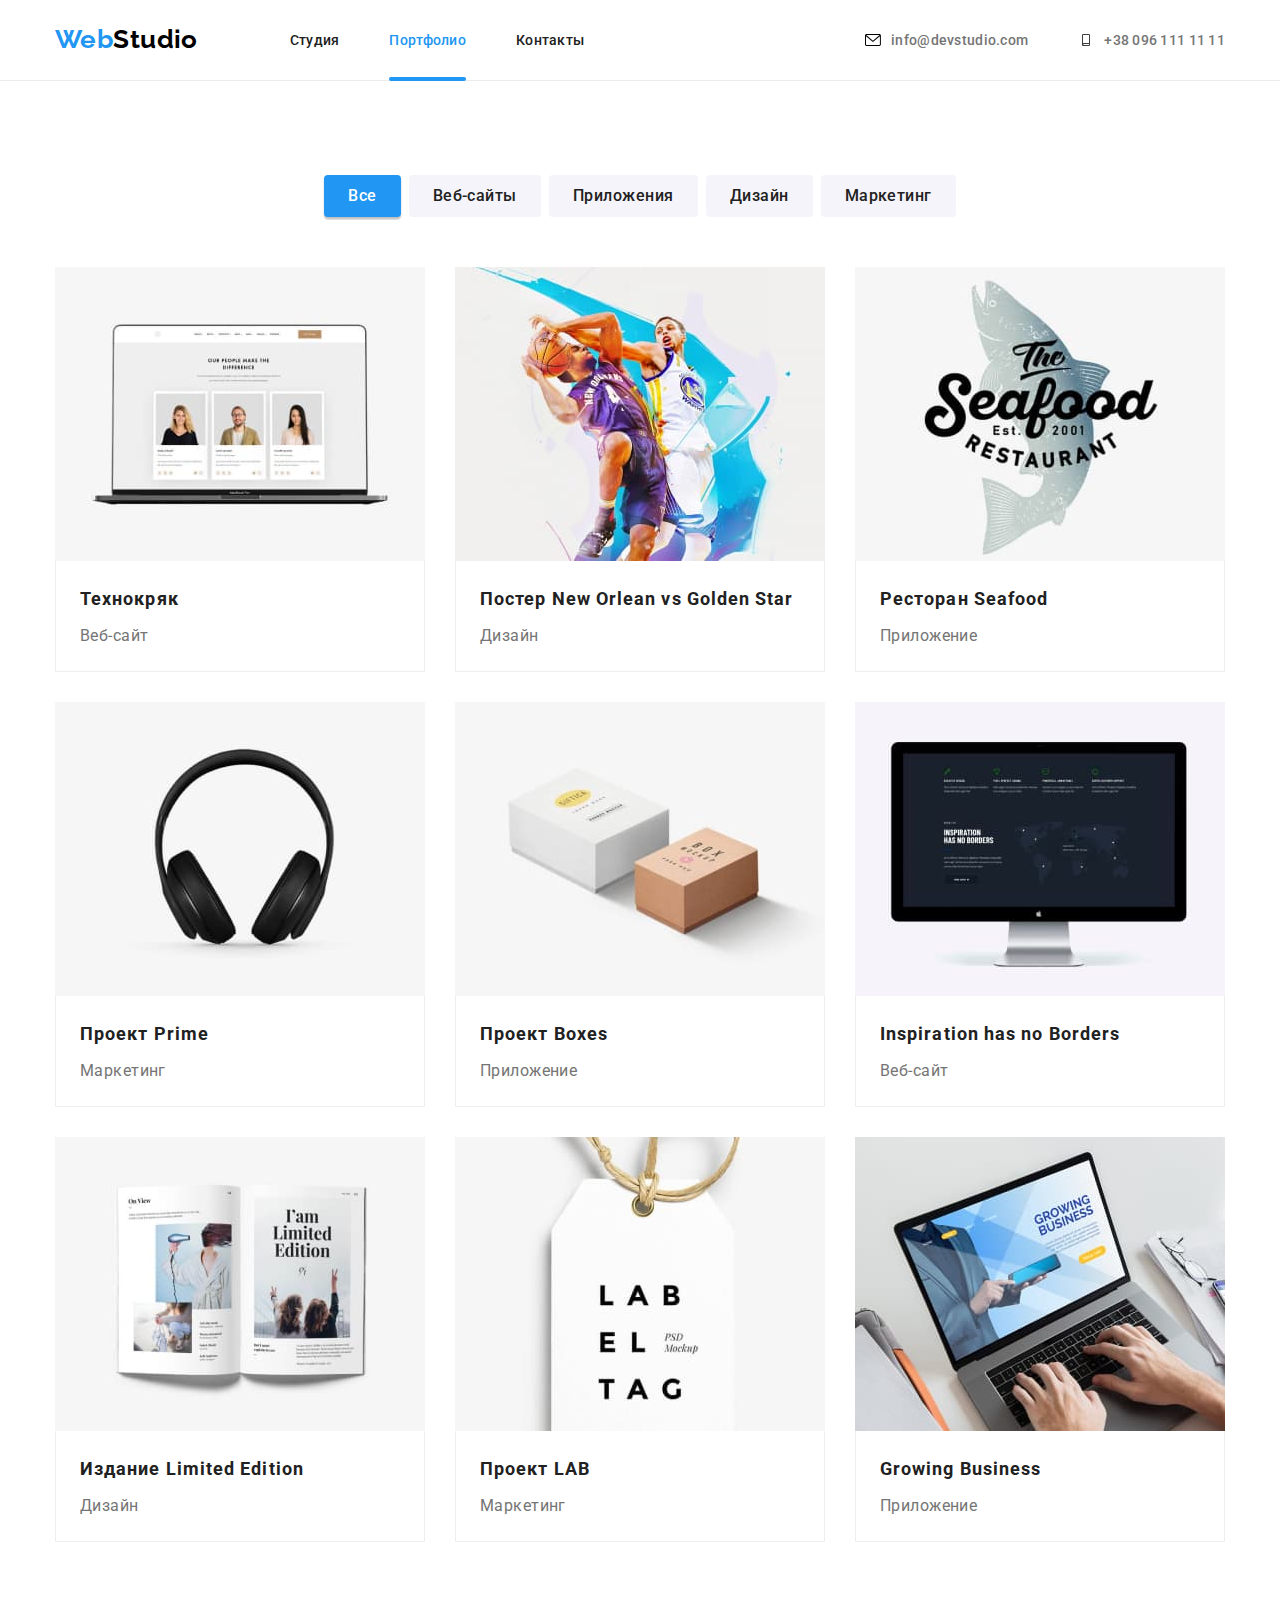
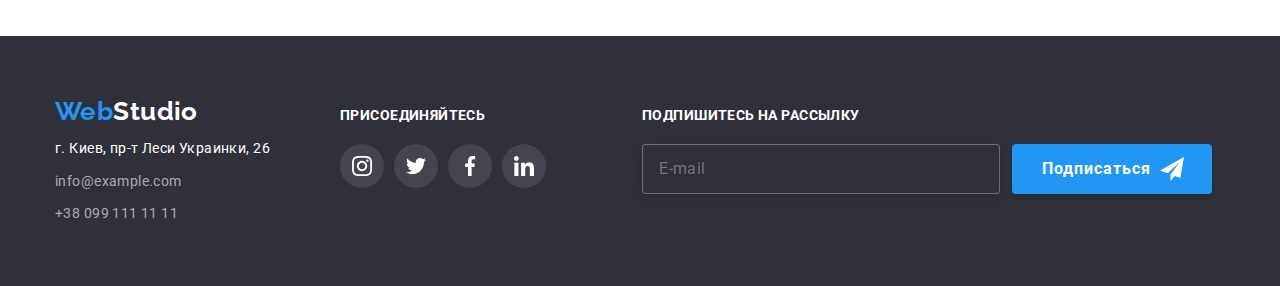
==== portfolio.html @ df51a7f7 "Initial commit" ====
<!DOCTYPE html>
<html lang="ru">
  <head>
    <meta charset="UTF-8" />
    <meta http-equiv="X-UA-Compatible" content="IE=edge" />
    <meta name="viewport" content="width=device-width, initial-scale=1.0" />
    <title>Portfolio Web Studio</title>
    <link rel="preconnect" href="https://fonts.googleapis.com" />
    <link rel="preconnect" href="https://fonts.gstatic.com" crossorigin />
    <link
      href="https://fonts.googleapis.com/css2?family=Raleway:wght@700&family=Roboto:wght@400;500;700&display=swap"
      rel="stylesheet"
    />
    <link rel="stylesheet" href="./css/main.min.css" />
  </head>
  <body>
    <header class="header">
      <div class="container">
        <!-- Navigation -->
        <nav class="header__nav nav-header">
          <a href="/" class="logo header__logo"><span class="logo__accent">Web</span>Studio</a>
          <ul class="nav-header__list list">
            <li class="nav-header__item">
              <a href="./index.html" class="nav-header__link ">Студия</a>
            </li>
            <li class="nav-header__item">
              <a href="./portfolio.html" class="nav-header__link nav-header__link--accent">Портфолио</a>
            </li>
            <li class="nav-header__item">
              <a href="" class="nav-header__link">Контакты</a>
            </li>
          </ul>
        </nav>
        <!-- Auth-Nav -->
        <ul class="header__nav-auth auth-nav list">
          <li class="auth-nav__item">
            <svg class="auth-nav__icon" width="16" height="12">
              <use href="./images/icons.svg#icon-envelope"></use>
            </svg>
            <a href="mailto:info@devstudio.com" class="auth-nav__link">info@devstudio.com</a>
          </li>
          <li class="auth-nav__item">
            <svg class="auth-nav__icon" width="16" height="12">
              <use href="./images/icons.svg#icon-smartphone"></use>
            </svg>
            <a href="tel:+380961111111" class="auth-nav__link">+38 096 111 11 11</a>
          </li>
        </ul>
      </div>
    </header>

    <main>
      <!-- Portfolio -->
      <section class="portfolio section">
        <div class="container">
          <h1 class="visually-hidden">Портфолио</h1>
          <!--Buttons-Filter-->
          <ul class="filter-list list">
            <li class="filter-list__item">
              <button class="filter-list__button filter-list__button--current" type="button" >Всe</button>
            </li>
            <li class="filter-list__item">
              <button class="filter-list__button" type="button" ">Веб-сайты</button>
            </li>
            <li class="filter-list__item">
              <button class="filter-list__button" type="button" ">Приложения</button>
            </li>
            <li class="filter-list__item">
              <button class="filter-list__button" type="button" ">Дизайн</button>
            </li>
            <li class="filter-list__item">
              <button class="filter-list__button" type="button" ">Маркетинг</button>
            </li>
          </ul>
          <!-- Work examples -->
          <ul class="examples-list list">
            <li class="examples-list__item">
              <a class="examples-list__card" href="">
                <div class="examples-list__thumb">
                  <img src="./images/portfolio-img1.jpg" alt="Веб-сайт Технокряк" width="370" />
                  <p class="examples-list__overlay">
                    Ресурс предлагает комплексные предложения с разным уровнем функционала и
                    сервисов. Все это позволит посетителю получить исчерпывающие сведения о компании
                    или частном лице.
                  </p>
                </div>
                <div class="examples-list__text">
                  <h2 class="examples-list__title">Технокряк</h2>
                  <p class="examples-list__desc">Веб-сайт</p>
                </div>
              </a>
            </li>
            <li class="examples-list__item">
              <a class="examples-list__card" href="">
                <div class="examples-list__thumb">
                  <img
                    src="./images/portfolio-img2.jpg"
                    alt="Постер New Orlean vs Golden Star"
                    width="370"
                  />
                  <p class="examples-list__overlay">
                    Ресурс предлагает комплексные предложения с разным уровнем функционала и
                    сервисов. Все это позволит посетителю получить исчерпывающие сведения о компании
                    или частном лице.
                  </p>
                </div>
                <div class="examples-list__text">
                  <h2 class="examples-list__title">Постер New Orlean vs Golden Star</h2>
                  <p class="examples-list__desc">Дизайн</p>
                </div>
              </a>
            </li>
            <li class="examples-list__item">
              <a class="examples-list__card" href="">
                <div class="examples-list__thumb">
                  <img src="./images/portfolio-img3.jpg" alt="Банер Ресторан Seafood" width="370" />
                  <p class="examples-list__overlay">
                    Ресурс предлагает комплексные предложения с разным уровнем функционала и
                    сервисов. Все это позволит посетителю получить исчерпывающие сведения о компании
                    или частном лице.
                  </p>
                </div>
                <div class="examples-list__text">
                  <h2 class="examples-list__title">Ресторан Seafood</h2>
                  <p class="examples-list__desc">Приложение</p>
                </div>
              </a>
            </li>
            <li class="examples-list__item">
              <a class="examples-list__card" href="">
                <div class="examples-list__thumb">
                  <img src="./images/portfolio-img4.jpg" alt="Изображение наушники" width="370" />
                  <p class="examples-list__overlay">
                    Ресурс предлагает комплексные предложения с разным уровнем функционала и
                    сервисов. Все это позволит посетителю получить исчерпывающие сведения о компании
                    или частном лице.
                  </p>
                </div>
                <div class="examples-list__text">
                  <h2 class="examples-list__title">Проект Prime</h2>
                  <p class="examples-list__desc">Маркетинг</p>
                </div>
              </a>
            </li>
            <li class="examples-list__item">
              <a class="examples-list__card" href="">
                <div class="examples-list__thumb">
                  <img src="./images/portfolio-img5.jpg" alt="Картинка две коробки" width="370" />
                  <p class="examples-list__overlay">
                    Ресурс предлагает комплексные предложения с разным уровнем функционала и
                    сервисов. Все это позволит посетителю получить исчерпывающие сведения о компании
                    или частном лице.
                  </p>
                </div>
                <div class="examples-list__text">
                  <h2 class="examples-list__title">Проект Boxes</h2>
                  <p class="examples-list__desc">Приложение</p>
                </div>
              </a>
            </li>
            <li class="examples-list__item">
              <a class="examples-list__card" href="">
                <div class="examples-list__thumb">
                  <img src="./images/portfolio-img6.jpg" alt="Картинка Веб-сайта" width="370" />
                  <p class="examples-list__overlay">
                    Ресурс предлагает комплексные предложения с разным уровнем функционала и
                    сервисов. Все это позволит посетителю получить исчерпывающие сведения о компании
                    или частном лице.
                  </p>
                </div>
                <div class="examples-list__text">
                  <h2 class="examples-list__title">Inspiration has no Borders</h2>
                  <p class="examples-list__desc">Веб-сайт</p>
                </div>
              </a>
            </li>
            <li class="examples-list__item">
              <a class="examples-list__card" href="">
                <div class="examples-list__thumb">
                  <img
                    src="./images/portfolio-img7.jpg"
                    alt="Картинка журнал в развороте"
                    width="370"
                  />
                  <p class="examples-list__overlay">
                    Ресурс предлагает комплексные предложения с разным уровнем функционала и
                    сервисов. Все это позволит посетителю получить исчерпывающие сведения о компании
                    или частном лице.
                  </p>
                </div>
                <div class="examples-list__text">
                  <h2 class="examples-list__title">Издание Limited Edition</h2>
                  <p class="examples-list__desc">Дизайн</p>
                </div>
              </a>
            </li>
            <li class="examples-list__item">
              <a class="examples-list__card" href="">
                <div class="examples-list__thumb">
                  <img
                    src="./images/portfolio-img8.jpg"
                    alt="Картинка бирка с надписью Проект LAB"
                    width="370"
                  />
                  <p class="examples-list__overlay">
                    Ресурс предлагает комплексные предложения с разным уровнем функционала и
                    сервисов. Все это позволит посетителю получить исчерпывающие сведения о компании
                    или частном лице.
                  </p>
                </div>
                <div class="examples-list__text">
                  <h2 class="examples-list__title">Проект LAB</h2>
                  <p class="examples-list__desc">Маркетинг</p>
                </div>
              </a>
            </li>
            <li class="examples-list__item">
              <a class="examples-list__card" href="">
                <div class="examples-list__thumb">
                  <img
                    src="./images/portfolio-img9.jpg"
                    alt="Картинка человек, работающий на компьютере"
                    width="370"
                  />
                  <p class="examples-list__overlay">
                    Ресурс предлагает комплексные предложения с разным уровнем функционала и
                    сервисов. Все это позволит посетителю получить исчерпывающие сведения о компании
                    или частном лице.
                  </p>
                </div>

                <div class="examples-list__text">
                  <h2 class="examples-list__title">Growing Business</h2>
                  <p class="examples-list__desc">Приложение</p>
                </div>
              </a>
            </li>
          </ul>
        </div>
      </section>
    </main>
    <!-- Footer -->
   <footer class="footer section">
      <div class="footer__container container">
        <!-- Address -->
        <div class="footer__contacts">
          <a href="index.html" class="logo fotter__logo">
            <span class="logo__accent">Web</span>Studio</a
          >
          <address class="footer__addres footer-addres">
            <a
              class="footer-addres__location"
              href="https://goo.gl/maps/piqngm7oDQpEDh6u6"
              target="_blank"
              rel="noopener nofollow noreferrer"
              >г. Киев, пр-т Леси Украинки, 26</a
            >
          </address>
          <!-- Auth Nav -->
          <ul class="footer__auth-nav footer-auth-nav list">
            <li class="footer-auth-nav__item">
              <a href="mailto:info@example.com" class="footer-auth-nav__link">info@example.com</a>
            </li>
            <li class="footer-auth-nav__item">
              <a href="tel:+380991111111" class="footer-auth-nav__link">+38 099 111 11 11</a>
            </li>
          </ul>
        </div>
        <!-- Footer-join -->
        <div class="footer__join footer-join">
          <p class="footer-join__title uppercase">Присоединяйтесь</p>
          <div class="footer-socials">
            <div class="footer-icons">
              <a class="footer-icons__link" href="" aria-label="instagram link">
                <div class="footer-icons__item">
                  <svg class="footer-icons__icon" width="20" height="20">
                    <use href="./images/icons.svg#icon-instagram"></use>
                  </svg></div
              ></a>
              <a class="footer-icons__link" href="" aria-label="twitter link">
                <div class="footer-icons__item">
                  <svg class="footer-icons__icon" width="20" height="20">
                    <use href="./images/icons.svg#icon-twitter"></use>
                  </svg></div
              ></a>
              <a class="footer-icons__link" href="" aria-label="facebook link"
                ><div class="footer-icons__item">
                  <svg class="footer-icons__icon" width="20" height="20">
                    <use href="./images/icons.svg#icon-facebook"></use>
                  </svg></div
              ></a>
              <a class="footer-icons__link" href="" aria-label="linkedin link">
                <div class="footer-icons__item">
                  <svg class="footer-icons__icon" width="20" height="20">
                    <use href="./images/icons.svg#icon-linkedin"></use>
                  </svg></div
              ></a>
            </div>
          </div>
        </div>

        <!-- Form Footer Subscription -->
        <form class="footer__subscribe-form subscribe-form" autocomplete="off">
          <div class="subscribe-form__fild">
            <label class="subscribe-form__label" for="email">Подпишитесь на рассылку</label>
            <input
              class="subscribe-form__input"
              type="email"
              name="email"
              id="email"
              placeholder="E-mail"
            />
          </div>
          <div class="subscribe-form__button subscribe-form-button">
            <button class="subscribe-form-button__btn" type="submit">Подписаться</button>
            <svg class="subscribe-form-button__icon" width="24" height="24">
              <use href="./images/icons.svg#icon-icon-send"></use>
            </svg>
          </div>
        </form>
      </div>
    </footer>
  </body>
</html>
---- css/main.min.css ----
:root{--primary-text-color: #757575;--title-text-color: #212121;--accent-color: #2196f3;--primary-white-color: #ffffff;--secondary-black-color: #000000;--bg-color-grey: #2f303a;--bg-color-white-grey: #f5f4fa;--footer-auth-nav-color: rgba(255, 255, 255, 0.6);--transition-fast: 250ms cubic-bezier(0.4, 0, 0.2, 1)}/*! modern-normalize v1.1.0 | MIT License | https://github.com/sindresorhus/modern-normalize */*,::before,::after{-webkit-box-sizing:border-box;box-sizing:border-box}html{line-height:1.15;-webkit-text-size-adjust:100%;-moz-tab-size:4;-o-tab-size:4;tab-size:4}body{margin:0;font-family:system-ui,-apple-system,"Segoe UI",Roboto,Helvetica,Arial,sans-serif,"Apple Color Emoji","Segoe UI Emoji"}hr{height:0;color:inherit}abbr[title]{-webkit-text-decoration:underline dotted;text-decoration:underline dotted}b,strong{font-weight:bolder}code,kbd,samp,pre{font-family:ui-monospace,SFMono-Regular,Consolas,"Liberation Mono",Menlo,monospace;font-size:1em}small{font-size:80%}sub,sup{font-size:75%;line-height:0;position:relative;vertical-align:baseline}sub{bottom:-0.25em}sup{top:-0.5em}table{text-indent:0;border-color:inherit}button,input,optgroup,select,textarea{font-family:inherit;font-size:100%;line-height:1.15;margin:0}button,select{text-transform:none}button,[type=button],[type=reset],[type=submit]{-webkit-appearance:button}::-moz-focus-inner{border-style:none;padding:0}:-moz-focusring{outline:1px dotted ButtonText}:-moz-ui-invalid{box-shadow:none}legend{padding:0}progress{vertical-align:baseline}::-webkit-inner-spin-button,::-webkit-outer-spin-button{height:auto}[type=search]{-webkit-appearance:textfield;outline-offset:-2px}::-webkit-search-decoration{-webkit-appearance:none}::-webkit-file-upload-button{-webkit-appearance:button;font:inherit}summary{display:list-item}.visually-hidden{position:absolute;width:1px;height:1px;margin:-1px;border:0;padding:0;white-space:nowrap;-webkit-clip-path:inset(100%);clip-path:inset(100%);clip:rect(0 0 0 0);overflow:hidden}body{background-color:var(--primary-white-color);color:var(--primary-text-color);font-family:"Roboto",sans-serif;font-size:14px;letter-spacing:.03em}h1,h2,h3{color:var(--title-text-color)}.section{padding-top:94px;padding-bottom:94px}.section-title{font-size:36px;line-height:1.16;text-align:center}.container{width:1200px;margin-left:auto;margin-right:auto;padding:0 15px}.list{padding:0;margin:0;list-style:none}.uppercase{text-transform:uppercase}h1,h2,h3,h4,p{margin:0}ul,ol{margin:0;padding:0}img{display:block}button{cursor:pointer}address{font-style:none}.logo{text-decoration:none;font-family:"Raleway",sans-serif;font-weight:700;font-size:26px;line-height:1.2}.logo__accent{color:var(--accent-color)}.header__logo{padding-top:24px;padding-bottom:25px;color:var(--secondary-black-color)}.header{border-bottom:1px solid #ececec}.header .container{display:-webkit-box;display:-ms-flexbox;display:flex;-webkit-box-align:center;-ms-flex-align:center;align-items:center}.header__nav{display:-webkit-box;display:-ms-flexbox;display:flex}.nav-header__list{display:-webkit-box;display:-ms-flexbox;display:flex;margin-left:92px;-webkit-box-align:center;-ms-flex-align:center;align-items:center}.nav-header__item:not(:last-child){margin-right:50px}.nav-header__link{display:block;padding-top:32px;padding-bottom:32px;position:relative;color:var(--title-text-color);text-decoration:none;font-weight:500;line-height:1.15;letter-spacing:.02em;-webkit-transition:color var(--transition-fast);transition:color var(--transition-fast)}.nav-header__link:hover,.nav-header__link:focus{color:var(--accent-color)}.nav-header__link--accent{color:var(--accent-color)}.nav-header__link--accent::after{content:"";position:absolute;bottom:-1px;display:block;width:100%;height:4px;border-radius:2px;background-color:var(--accent-color)}.auth-nav{display:-webkit-box;display:-ms-flexbox;display:flex;margin-left:auto;-ms-flex-wrap:wrap;flex-wrap:wrap;-webkit-column-gap:50px;-moz-column-gap:50px;column-gap:50px}.auth-nav__item{display:-webkit-box;display:-ms-flexbox;display:flex;-webkit-box-align:center;-ms-flex-align:center;align-items:center}.auth-nav__item:hover,.auth-nav__item:focus{fill:var(--accent-color)}.auth-nav__link{display:block;padding-top:32px;padding-bottom:32px;position:relative;color:var(--primary-text-color);text-decoration:none;font-weight:500;line-height:1.15;letter-spacing:.02em;-webkit-transition:color var(--transition-fast);transition:color var(--transition-fast)}.auth-nav__item:hover .auth-nav__link,.auth-nav__item:focus .auth-nav__link{color:var(--accent-color)}.auth-nav__icon{margin-right:10px;position:relative;-webkit-transition:fill var(--transition-fast);transition:fill var(--transition-fast)}.hero{max-width:1600px;padding-top:200px;padding-bottom:200px;margin-left:auto;margin-right:auto;background-color:var(--bg-color-grey);background-image:-webkit-gradient(linear, left top, left bottom, from(rgba(48, 49, 59, 0.4)), to(rgba(48, 49, 59, 0.4))),url(../images/hero.jpg);background-image:linear-gradient(rgba(48, 49, 59, 0.4), rgba(48, 49, 59, 0.4)),url(../images/hero.jpg);background-repeat:no-repeat;background-size:cover;background-position:50% 50%}.hero__container{text-align:center}.hero__title{margin-bottom:30px;margin-left:auto;margin-right:auto;max-width:696px;color:var(--primary-white-color);font-weight:900;font-size:44px;line-height:1.36;letter-spacing:.06em}.hero__button{min-width:200px;min-height:50px;padding:10px 32px;position:relative;color:var(--primary-white-color);background-color:var(--accent-color);cursor:pointer;font-family:"Roboto",sans-serif;font-weight:700;font-size:16px;line-height:1.88;letter-spacing:.06em;border-radius:4px;border:2px solid rgba(0,0,0,0);-webkit-box-shadow:0px 4px 4px rgba(0,0,0,.15);box-shadow:0px 4px 4px rgba(0,0,0,.15);-webkit-transition:background-color var(--transition-fast);transition:background-color var(--transition-fast)}.hero__button:hover,.hero__button:focus{background-color:#188ce8}.feature-list{display:-webkit-box;display:-ms-flexbox;display:flex;margin-left:auto;margin-right:auto;-webkit-box-align:center;-ms-flex-align:center;align-items:center;-ms-flex-wrap:wrap;flex-wrap:wrap;gap:30px}.feature-list__item{width:270px}.feature-list__thumb{height:120px;padding:25px 100px;margin-bottom:30px;background-color:var(--bg-color-white-grey)}.feature-list__title{margin-bottom:10px;font-size:14px;line-height:1.14}.feature-list__text{line-height:1.71}.activity{padding-top:0}.activity__title{margin-bottom:50px}.activity-list{display:-webkit-box;display:-ms-flexbox;display:flex;-ms-flex-wrap:wrap;flex-wrap:wrap;gap:30px}.activity-list__item{position:relative}.activity-list__text{display:-webkit-box;display:-ms-flexbox;display:flex;-webkit-box-pack:center;-ms-flex-pack:center;justify-content:center;-webkit-box-align:center;-ms-flex-align:center;align-items:center;width:100%;min-height:70px;position:absolute;bottom:0;left:0;z-index:1;font-weight:700;font-size:14px;line-height:1.14;letter-spacing:.03em;color:var(--primary-white-color);background:rgba(47,48,58,.8)}.team{background-color:var(--bg-color-white-grey)}.team__title{margin-bottom:50px}.team-list{display:-webkit-box;display:-ms-flexbox;display:flex;-ms-flex-wrap:wrap;flex-wrap:wrap;gap:30px}.team-list__item{display:-webkit-box;display:-ms-flexbox;display:flex;-webkit-box-orient:vertical;-webkit-box-direction:normal;-ms-flex-direction:column;flex-direction:column;min-width:270px;padding-bottom:30px;-webkit-box-align:center;-ms-flex-align:center;align-items:center;background-color:var(--primary-white-color);-webkit-box-shadow:0px 1px 3px rgba(0,0,0,.12),0px 1px 1px rgba(0,0,0,.14),0px 2px 1px rgba(0,0,0,.2);box-shadow:0px 1px 3px rgba(0,0,0,.12),0px 1px 1px rgba(0,0,0,.14),0px 2px 1px rgba(0,0,0,.2);border-radius:0px 0px 4px 4px}.team-list__img{margin-bottom:30px}.team-list__name{margin-bottom:10px;font-weight:500;font-size:16px;line-height:1.18}.team-list__profession{margin-bottom:16px;font-size:16px;line-height:1.18}.social-icons{display:-webkit-box;display:-ms-flexbox;display:flex;-webkit-box-align:center;-ms-flex-align:center;align-items:center;gap:10px}.social-icons__item{position:relative;width:44px;height:44px;padding:12px;fill:#afb1b8;border-radius:50%;-webkit-transition:fill var(--transition-fast),background-color var(--transition-fast);transition:fill var(--transition-fast),background-color var(--transition-fast)}.social-icons__item:hover,.social-icons__item:focus{fill:var(--primary-white-color);background-color:var(--accent-color)}.regular__title{margin-bottom:50px}.regular-list{display:-webkit-box;display:-ms-flexbox;display:flex;-ms-flex-line-pack:center;align-content:center;gap:30px}.regular-list__item{width:170px;height:92px;padding:16px 32px;position:relative;fill:#afb1b8;border:1px solid #afb1b8;border-radius:4px;-webkit-transition:fill var(--transition-fast),border-color var(--transition-fast);transition:fill var(--transition-fast),border-color var(--transition-fast)}.regular-list__item:hover,.regular-list__item:focus{fill:var(--accent-color);border-color:var(--accent-color)}.regular-list__icon{fill:inherit}.footer{padding-top:60px;padding-bottom:60px;color:var(--primary-white-color);background-color:var(--bg-color-grey)}.footer__container{display:-webkit-box;display:-ms-flexbox;display:flex}.fotter__logo{color:var(--primary-white-color);line-height:1.19}.footer__contacts{margin-right:70px}.footer__addres{margin-top:10px}.footer-addres__location{color:var(--primary-white-color);text-decoration:none;font-style:normal;line-height:1.7}.footer__auth-nav{margin-top:9px;display:-webkit-box;display:-ms-flexbox;display:flex;-webkit-box-orient:vertical;-webkit-box-direction:normal;-ms-flex-direction:column;flex-direction:column}.footer-auth-nav__item:nth-child(even){margin-top:9px}.footer-auth-nav__link{color:var(--footer-auth-nav-color);text-decoration:none;line-height:1.7;-webkit-transition:color var(--transition-fast);transition:color var(--transition-fast)}.footer-auth-nav__link:hover,.footer-auth-nav__link:focus{color:var(--accent-color)}.footer__join{margin-top:12px}.footer-join__title{margin-bottom:20px;font-weight:700;line-height:1.14;letter-spacing:.03em}.footer-icons{display:-webkit-box;display:-ms-flexbox;display:flex;-webkit-box-align:center;-ms-flex-align:center;align-items:center;gap:10px}.footer-icons__item{width:44px;height:44px;padding:12px;position:relative;fill:var(--primary-white-color);background-color:rgba(255,255,255,.1);border-radius:50%;-webkit-transition:background-color var(--transition-fast);transition:background-color var(--transition-fast)}.footer-icons__item:hover,.footer-icons__item:focus{background-color:var(--accent-color)}.footer__subscribe-form{display:-webkit-box;display:-ms-flexbox;display:flex;-webkit-box-align:end;-ms-flex-align:end;align-items:flex-end;gap:12px;min-width:570px;height:86px;margin-left:96px;margin-top:12px}.subscribe-form__fild{display:-webkit-box;display:-ms-flexbox;display:flex;-webkit-box-orient:vertical;-webkit-box-direction:normal;-ms-flex-direction:column;flex-direction:column;gap:20px;width:358px}.subscribe-form__label{font-weight:700;font-size:14px;line-height:1.14;letter-spacing:.03em;text-transform:uppercase}.subscribe-form__input{height:50px;padding:15px 16px;display:-webkit-box;display:-ms-flexbox;display:flex;-webkit-box-align:center;-ms-flex-align:center;align-items:center;outline:none;font-size:16px;line-height:1.25;letter-spacing:.03em;color:rgba(255,255,255,.6);background-color:var(--bg-color-grey);border:1px solid rgba(255,255,255,.3);-webkit-filter:drop-shadow(0px 4px 4px rgba(0, 0, 0, 0.15));filter:drop-shadow(0px 4px 4px rgba(0, 0, 0, 0.15));border-radius:4px}.subscribe-form__button{position:relative}.subscribe-form-button__btn{display:-webkit-box;display:-ms-flexbox;display:flex;-webkit-box-align:center;-ms-flex-align:center;align-items:center;-webkit-box-pack:left;-ms-flex-pack:left;justify-content:left;min-width:200px;height:50px;padding:16px 28px;font-weight:700;font-size:16px;line-height:1.88;letter-spacing:.06em;color:var(--primary-white-color);background-color:var(--accent-color);-webkit-box-shadow:0px 4px 4px rgba(0,0,0,.15);box-shadow:0px 4px 4px rgba(0,0,0,.15);border-radius:4px;border-color:rgba(0,0,0,0)}.subscribe-form-button__icon{position:absolute;top:50%;right:28px;-webkit-transform:translateY(-50%);transform:translateY(-50%)}.filter-list{margin-bottom:50px;display:-webkit-box;display:-ms-flexbox;display:flex;-webkit-box-pack:center;-ms-flex-pack:center;justify-content:center;min-width:73px;-ms-flex-wrap:wrap;flex-wrap:wrap;gap:8px}.filter-list__button{position:relative;padding:6px 22px;background-color:var(--bg-color-white-grey);color:var(--title-text-color);font-family:"Roboto",sans-serif;font-weight:500;font-size:16px;line-height:1.62;letter-spacing:.03em;border-radius:4px;border-color:rgba(0,0,0,0);cursor:pointer;-webkit-transition:background-color var(--transition-fast),color var(--transition-fast),-webkit-box-shadow var(--transition-fast);transition:background-color var(--transition-fast),color var(--transition-fast),-webkit-box-shadow var(--transition-fast);transition:background-color var(--transition-fast),color var(--transition-fast),box-shadow var(--transition-fast);transition:background-color var(--transition-fast),color var(--transition-fast),box-shadow var(--transition-fast),-webkit-box-shadow var(--transition-fast)}.filter-list__button--current{background-color:var(--accent-color);color:var(--primary-white-color);-webkit-box-shadow:0px 3px 1px rgba(0,0,0,.1),0px 1px 2px rgba(0,0,0,.08),0px 2px 2px rgba(0,0,0,.12);box-shadow:0px 3px 1px rgba(0,0,0,.1),0px 1px 2px rgba(0,0,0,.08),0px 2px 2px rgba(0,0,0,.12)}.filter-list__button:hover,.filter-list__button:focus{background-color:var(--accent-color);color:var(--primary-white-color);-webkit-box-shadow:0px 3px 1px rgba(0,0,0,.1),0px 1px 2px rgba(0,0,0,.08),0px 2px 2px rgba(0,0,0,.12);box-shadow:0px 3px 1px rgba(0,0,0,.1),0px 1px 2px rgba(0,0,0,.08),0px 2px 2px rgba(0,0,0,.12)}.examples-list{display:-webkit-box;display:-ms-flexbox;display:flex;-ms-flex-preferred-size:370px;flex-basis:370px;-ms-flex-wrap:wrap;flex-wrap:wrap;gap:30px}.examples-list__item:hover{-webkit-box-shadow:0px 1px 1px rgba(0,0,0,.12),0px 4px 4px rgba(0,0,0,.06),1px 4px 6px rgba(0,0,0,.16);box-shadow:0px 1px 1px rgba(0,0,0,.12),0px 4px 4px rgba(0,0,0,.06),1px 4px 6px rgba(0,0,0,.16)}.examples-list__card{text-decoration:none}.examples-list__thumb{position:relative;overflow:hidden}.examples-list__overlay{position:absolute;bottom:0;left:0;-webkit-transform:translateY(100%);transform:translateY(100%);width:100%;height:100%;padding:63px 24px;font-style:normal;font-size:18px;line-height:1.56;letter-spacing:.03em;color:var(--primary-white-color);background:rgba(33,150,243,.9);-webkit-transition:-webkit-transform 400ms;transition:-webkit-transform 400ms;transition:transform 400ms;transition:transform 400ms, -webkit-transform 400ms}.examples-list__item:hover .examples-list__overlay{-webkit-transform:translateY(0);transform:translateY(0)}.examples-list__text{padding:20px 24px;display:-webkit-box;display:-ms-flexbox;display:flex;-webkit-box-orient:vertical;-webkit-box-direction:normal;-ms-flex-direction:column;flex-direction:column;gap:4px;border-right:1px solid #eee;border-bottom:1px solid #eee;border-left:1px solid #eee}.examples-list__title{font-size:18px;line-height:2;letter-spacing:.06em}.examples-list__desc{color:var(--primary-text-color);font-size:16px;line-height:1.87}.backdrop{width:100%;height:100%;position:fixed;top:0;left:0;background-color:rgba(0,0,0,.2);opacity:1;visibility:visible;pointer-events:initial;-webkit-transition:opacity 400ms ease-in,visibility 400ms ease-in;transition:opacity 400ms ease-in,visibility 400ms ease-in}.backdrop.is-hidden{opacity:0;visibility:hidden;pointer-events:none}.modal{padding:40px;width:528px;height:581px;position:absolute;top:50%;left:50%;-webkit-transform:translate(-50%, -50%);transform:translate(-50%, -50%);background-color:var(--primary-white-color);-webkit-box-shadow:0px 1px 3px rgba(0,0,0,.12),0px 1px 1px rgba(0,0,0,.14),0px 2px 1px rgba(0,0,0,.2);box-shadow:0px 1px 3px rgba(0,0,0,.12),0px 1px 1px rgba(0,0,0,.14),0px 2px 1px rgba(0,0,0,.2);border-radius:4px}.modal__btn{display:-webkit-box;display:-ms-flexbox;display:flex;-webkit-box-align:center;-ms-flex-align:center;align-items:center;width:30px;height:30px;position:absolute;border-radius:50% 50%;background-color:#fff;border:1px solid rgba(0,0,0,.1);top:0;right:0;-webkit-transform:translate(-8px, 8px);transform:translate(-8px, 8px)}.modal__btn:focus .modal__icon{fill:var(--accent-color)}.modal__icon{-webkit-transition:fill var(--transition-fast);transition:fill var(--transition-fast)}.form-data{max-width:448px;margin-left:auto;margin-right:auto}.form-data__title{margin-bottom:12px;font-size:20px;line-height:1.15;text-align:center;letter-spacing:.03em;color:var(--title-text-color)}.form-field{display:-webkit-box;display:-ms-flexbox;display:flex;-webkit-box-orient:vertical;-webkit-box-direction:normal;-ms-flex-direction:column;flex-direction:column;margin-bottom:10px;position:relative}.form-field__label{margin-bottom:4px;font-weight:400;font-size:12px;line-height:1.16;letter-spacing:.01em}.form-field__input{padding:11px 12px 11px 42px;outline:1px solid rgba(0,0,0,0);cursor:pointer;border:1px solid rgba(33,33,33,.2);border-radius:4px}.form-field__input:focus{border-color:var(--accent-color)}.form-field__icon{position:absolute;top:50%;left:12px}.form-field__input:focus+.form-field__icon{fill:var(--accent-color)}.form-field--textarea-shift{margin-bottom:20px}.form-field__textarea{padding:12px 16px;width:100%;height:120px;font-size:14px;line-height:1.14;letter-spacing:.01em;color:var(--primary-text-color);border-radius:4px;border:1px solid rgba(33,33,33,.2);outline:none;cursor:pointer;resize:none}.form-field__textarea:focus{border-color:var(--accent-color)}.form-field__textarea::-webkit-input-placeholder{color:rgba(117,117,117,.5)}.form-field__textarea::-moz-placeholder{color:rgba(117,117,117,.5)}.form-field__textarea:-ms-input-placeholder{color:rgba(117,117,117,.5)}.form-field__textarea::-ms-input-placeholder{color:rgba(117,117,117,.5)}.form-field__textarea::placeholder{color:rgba(117,117,117,.5)}.checkbox{display:-webkit-box;display:-ms-flexbox;display:flex;-webkit-box-pack:center;-ms-flex-pack:center;justify-content:center;-webkit-box-align:center;-ms-flex-align:center;align-items:center;margin-bottom:30px;position:relative}.checkbox__label{padding-left:29px;font-weight:400;font-size:14px;line-height:1.71;letter-spacing:.03em}.checkbox__terms{text-underline-position:under;color:var(--accent-color)}.check-box{display:-webkit-box;display:-ms-flexbox;display:flex;-webkit-box-pack:center;-ms-flex-pack:center;justify-content:center;width:16px;height:15px;position:absolute;top:50%;left:15px;-webkit-transform:translateY(-50%);transform:translateY(-50%);outline:2px solid var(--title-text-color);outline-offset:-2px;border-radius:2px;-webkit-transition:outline-color var(--transition-fast),background-color var(--transition-fast);transition:outline-color var(--transition-fast),background-color var(--transition-fast)}.checkbox__input:checked+.check-box{outline-color:var(--accent-color);background-color:var(--accent-color)}.form-data__button-submit{display:block;margin-left:auto;margin-right:auto;min-width:200px;height:50px;font-weight:700;font-size:16px;line-height:1.88;letter-spacing:.06em;color:var(--primary-white-color);background-color:var(--accent-color);-webkit-box-shadow:0px 4px 4px rgba(0,0,0,.15);box-shadow:0px 4px 4px rgba(0,0,0,.15);border-radius:4px;border-color:rgba(0,0,0,0)}/*# sourceMappingURL=main.min.css.map */
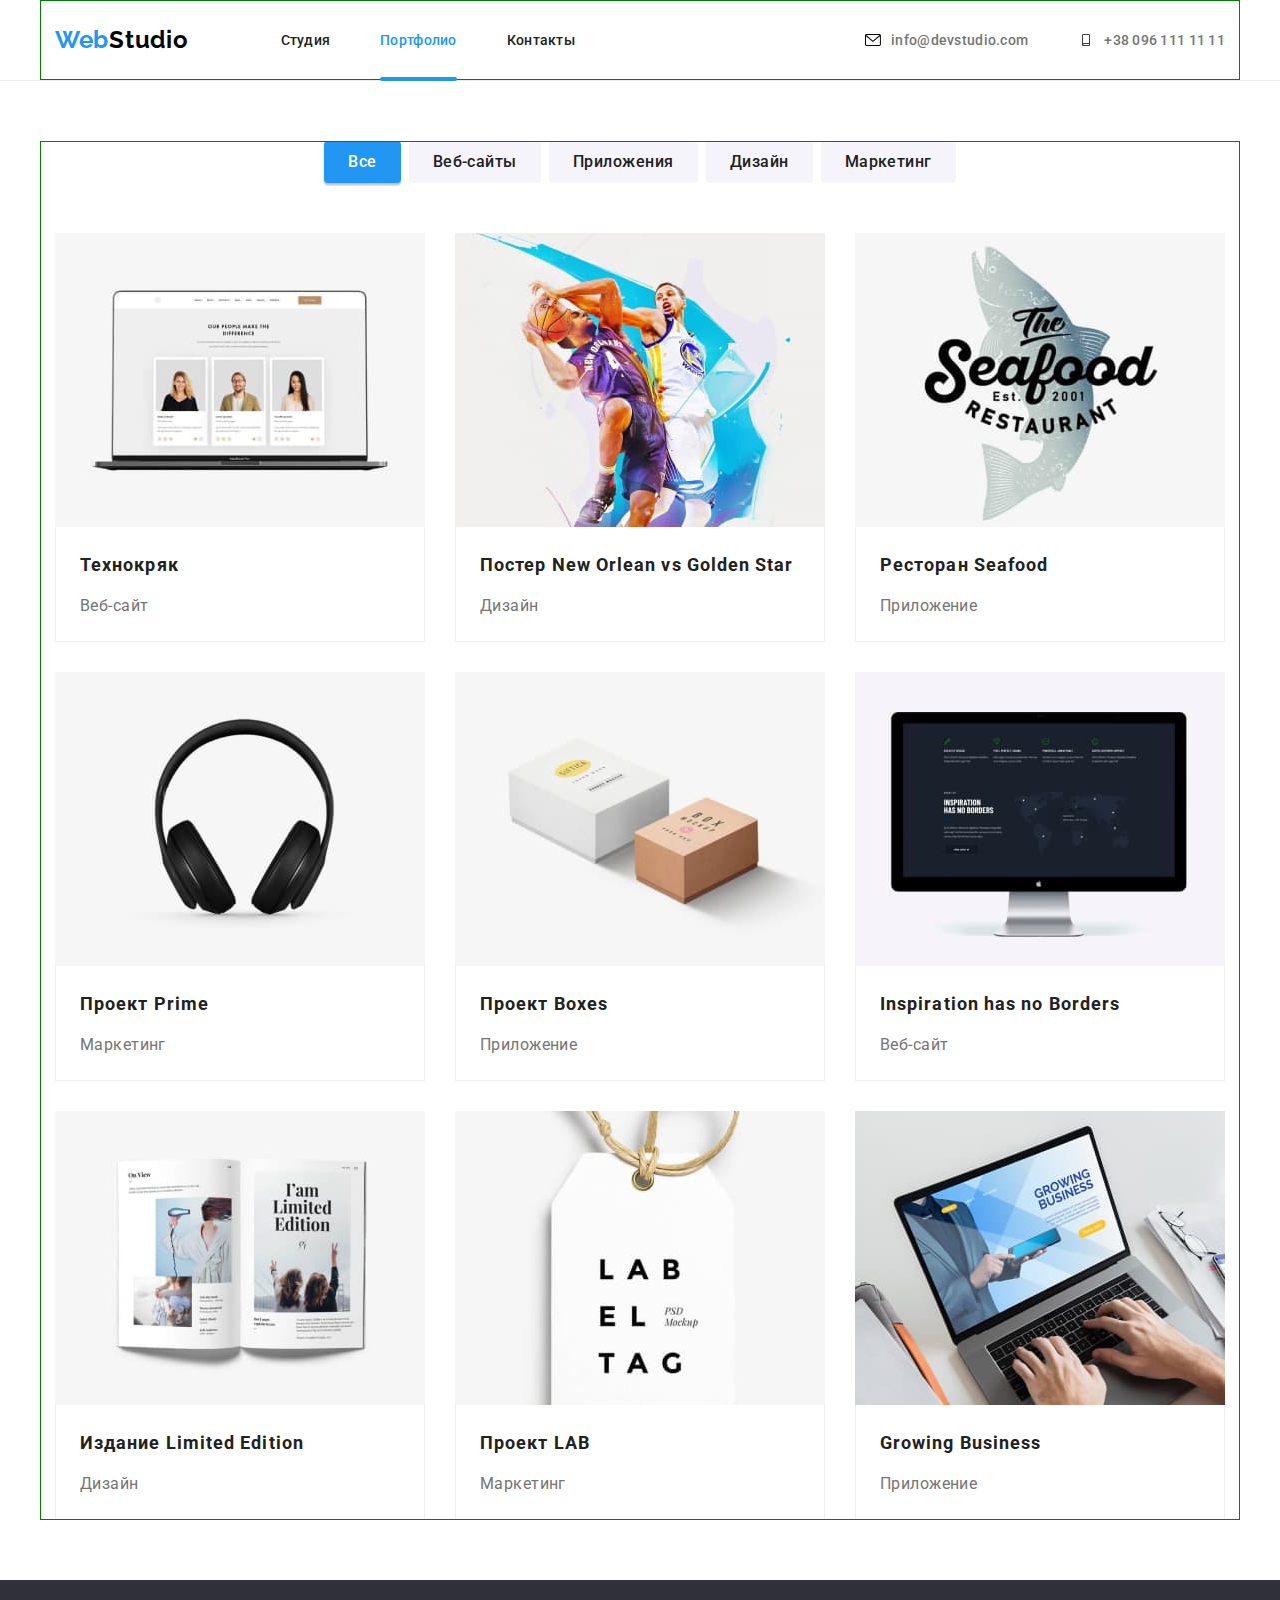
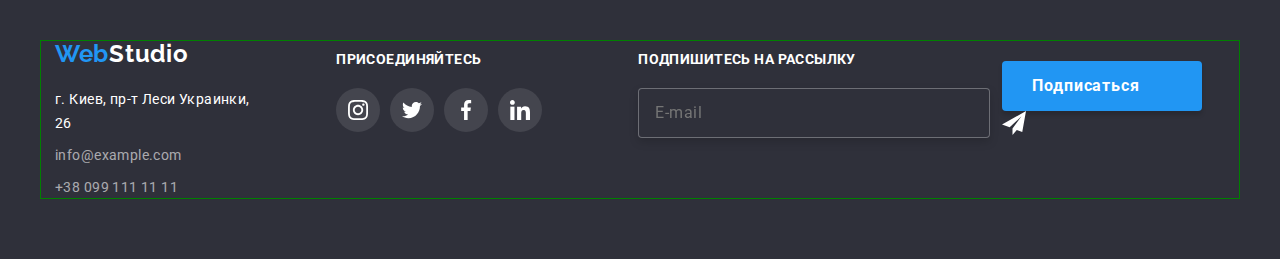
==== commit 901c80a0: "Add all (-button_menu,-img)" ====
--- a/portfolio.html
+++ b/portfolio.html
@@ -15,10 +15,26 @@
   </head>
   <body>
     <header class="header">
-      <div class="container">
+      <div class="header__container container">
         <!-- Navigation -->
         <nav class="header__nav nav-header">
           <a href="/" class="logo header__logo"><span class="logo__accent">Web</span>Studio</a>
+          <!-- Menu button -->
+          <button
+            class="header__menu-button menu-button"
+            type="button"
+            data-menu-button
+            aria-expanded="false"
+            aria-controls="menu-container"
+          >
+            <svg width="40" height="40" aria-label="Переключатель мобильного меню">
+              <use class="menu-button__icon-close" href="./images/icons.svg#icon-close"></use>
+              <use class="menu-button__icon-menu" href="./images/icons.svg#icon-menu"></use>
+            </svg>
+          </button>
+
+          <div class="menu-container" id="menu-container" data-menu>ТЕКСТ</div>
+
           <ul class="nav-header__list list">
             <li class="nav-header__item">
               <a href="./index.html" class="nav-header__link ">Студия</a>
@@ -77,7 +93,7 @@
             <li class="examples-list__item">
               <a class="examples-list__card" href="">
                 <div class="examples-list__thumb">
-                  <img src="./images/portfolio-img1.jpg" alt="Веб-сайт Технокряк" width="370" />
+                  <img  class="examples-list__img" src="./images/portfolio-img1.jpg" alt="Веб-сайт Технокряк" />
                   <p class="examples-list__overlay">
                     Ресурс предлагает комплексные предложения с разным уровнем функционала и
                     сервисов. Все это позволит посетителю получить исчерпывающие сведения о компании
@@ -93,10 +109,10 @@
             <li class="examples-list__item">
               <a class="examples-list__card" href="">
                 <div class="examples-list__thumb">
-                  <img
+                  <img class="examples-list__img"
                     src="./images/portfolio-img2.jpg"
                     alt="Постер New Orlean vs Golden Star"
-                    width="370"
+                    width=""
                   />
                   <p class="examples-list__overlay">
                     Ресурс предлагает комплексные предложения с разным уровнем функционала и
@@ -113,7 +129,7 @@
             <li class="examples-list__item">
               <a class="examples-list__card" href="">
                 <div class="examples-list__thumb">
-                  <img src="./images/portfolio-img3.jpg" alt="Банер Ресторан Seafood" width="370" />
+                  <img class="examples-list__img" src="./images/portfolio-img3.jpg" alt="Банер Ресторан Seafood" width="" />
                   <p class="examples-list__overlay">
                     Ресурс предлагает комплексные предложения с разным уровнем функционала и
                     сервисов. Все это позволит посетителю получить исчерпывающие сведения о компании
@@ -129,7 +145,7 @@
             <li class="examples-list__item">
               <a class="examples-list__card" href="">
                 <div class="examples-list__thumb">
-                  <img src="./images/portfolio-img4.jpg" alt="Изображение наушники" width="370" />
+                  <img class="examples-list__img" src="./images/portfolio-img4.jpg" alt="Изображение наушники" width="" />
                   <p class="examples-list__overlay">
                     Ресурс предлагает комплексные предложения с разным уровнем функционала и
                     сервисов. Все это позволит посетителю получить исчерпывающие сведения о компании
@@ -145,7 +161,7 @@
             <li class="examples-list__item">
               <a class="examples-list__card" href="">
                 <div class="examples-list__thumb">
-                  <img src="./images/portfolio-img5.jpg" alt="Картинка две коробки" width="370" />
+                  <img class="examples-list__img" src="./images/portfolio-img5.jpg" alt="Картинка две коробки" width="" />
                   <p class="examples-list__overlay">
                     Ресурс предлагает комплексные предложения с разным уровнем функционала и
                     сервисов. Все это позволит посетителю получить исчерпывающие сведения о компании
@@ -161,7 +177,7 @@
             <li class="examples-list__item">
               <a class="examples-list__card" href="">
                 <div class="examples-list__thumb">
-                  <img src="./images/portfolio-img6.jpg" alt="Картинка Веб-сайта" width="370" />
+                  <img class="examples-list__img" src="./images/portfolio-img6.jpg" alt="Картинка Веб-сайта" width="" />
                   <p class="examples-list__overlay">
                     Ресурс предлагает комплексные предложения с разным уровнем функционала и
                     сервисов. Все это позволит посетителю получить исчерпывающие сведения о компании
@@ -177,10 +193,10 @@
             <li class="examples-list__item">
               <a class="examples-list__card" href="">
                 <div class="examples-list__thumb">
-                  <img
+                  <img class="examples-list__img"
                     src="./images/portfolio-img7.jpg"
                     alt="Картинка журнал в развороте"
-                    width="370"
+                    width=""
                   />
                   <p class="examples-list__overlay">
                     Ресурс предлагает комплексные предложения с разным уровнем функционала и
@@ -197,10 +213,10 @@
             <li class="examples-list__item">
               <a class="examples-list__card" href="">
                 <div class="examples-list__thumb">
-                  <img
+                  <img class="examples-list__img"
                     src="./images/portfolio-img8.jpg"
                     alt="Картинка бирка с надписью Проект LAB"
-                    width="370"
+                    width=""
                   />
                   <p class="examples-list__overlay">
                     Ресурс предлагает комплексные предложения с разным уровнем функционала и
@@ -217,10 +233,10 @@
             <li class="examples-list__item">
               <a class="examples-list__card" href="">
                 <div class="examples-list__thumb">
-                  <img
+                  <img class="examples-list__img"
                     src="./images/portfolio-img9.jpg"
                     alt="Картинка человек, работающий на компьютере"
-                    width="370"
+                    width=""
                   />
                   <p class="examples-list__overlay">
                     Ресурс предлагает комплексные предложения с разным уровнем функционала и
@@ -240,7 +256,7 @@
       </section>
     </main>
     <!-- Footer -->
-   <footer class="footer section">
+    <footer class="footer section">
       <div class="footer__container container">
         <!-- Address -->
         <div class="footer__contacts">
@@ -320,5 +336,6 @@
         </form>
       </div>
     </footer>
+    <script src="./js/menu.js"></script>
   </body>
 </html>
--- a/css/main.min.css
+++ b/css/main.min.css
@@ -1 +1 @@
-:root{--primary-text-color: #757575;--title-text-color: #212121;--accent-color: #2196f3;--primary-white-color: #ffffff;--secondary-black-color: #000000;--bg-color-grey: #2f303a;--bg-color-white-grey: #f5f4fa;--footer-auth-nav-color: rgba(255, 255, 255, 0.6);--transition-fast: 250ms cubic-bezier(0.4, 0, 0.2, 1)}/*! modern-normalize v1.1.0 | MIT License | https://github.com/sindresorhus/modern-normalize */*,::before,::after{-webkit-box-sizing:border-box;box-sizing:border-box}html{line-height:1.15;-webkit-text-size-adjust:100%;-moz-tab-size:4;-o-tab-size:4;tab-size:4}body{margin:0;font-family:system-ui,-apple-system,"Segoe UI",Roboto,Helvetica,Arial,sans-serif,"Apple Color Emoji","Segoe UI Emoji"}hr{height:0;color:inherit}abbr[title]{-webkit-text-decoration:underline dotted;text-decoration:underline dotted}b,strong{font-weight:bolder}code,kbd,samp,pre{font-family:ui-monospace,SFMono-Regular,Consolas,"Liberation Mono",Menlo,monospace;font-size:1em}small{font-size:80%}sub,sup{font-size:75%;line-height:0;position:relative;vertical-align:baseline}sub{bottom:-0.25em}sup{top:-0.5em}table{text-indent:0;border-color:inherit}button,input,optgroup,select,textarea{font-family:inherit;font-size:100%;line-height:1.15;margin:0}button,select{text-transform:none}button,[type=button],[type=reset],[type=submit]{-webkit-appearance:button}::-moz-focus-inner{border-style:none;padding:0}:-moz-focusring{outline:1px dotted ButtonText}:-moz-ui-invalid{box-shadow:none}legend{padding:0}progress{vertical-align:baseline}::-webkit-inner-spin-button,::-webkit-outer-spin-button{height:auto}[type=search]{-webkit-appearance:textfield;outline-offset:-2px}::-webkit-search-decoration{-webkit-appearance:none}::-webkit-file-upload-button{-webkit-appearance:button;font:inherit}summary{display:list-item}.visually-hidden{position:absolute;width:1px;height:1px;margin:-1px;border:0;padding:0;white-space:nowrap;-webkit-clip-path:inset(100%);clip-path:inset(100%);clip:rect(0 0 0 0);overflow:hidden}body{background-color:var(--primary-white-color);color:var(--primary-text-color);font-family:"Roboto",sans-serif;font-size:14px;letter-spacing:.03em}h1,h2,h3{color:var(--title-text-color)}.section{padding-top:94px;padding-bottom:94px}.section-title{font-size:36px;line-height:1.16;text-align:center}.container{width:1200px;margin-left:auto;margin-right:auto;padding:0 15px}.list{padding:0;margin:0;list-style:none}.uppercase{text-transform:uppercase}h1,h2,h3,h4,p{margin:0}ul,ol{margin:0;padding:0}img{display:block}button{cursor:pointer}address{font-style:none}.logo{text-decoration:none;font-family:"Raleway",sans-serif;font-weight:700;font-size:26px;line-height:1.2}.logo__accent{color:var(--accent-color)}.header__logo{padding-top:24px;padding-bottom:25px;color:var(--secondary-black-color)}.header{border-bottom:1px solid #ececec}.header .container{display:-webkit-box;display:-ms-flexbox;display:flex;-webkit-box-align:center;-ms-flex-align:center;align-items:center}.header__nav{display:-webkit-box;display:-ms-flexbox;display:flex}.nav-header__list{display:-webkit-box;display:-ms-flexbox;display:flex;margin-left:92px;-webkit-box-align:center;-ms-flex-align:center;align-items:center}.nav-header__item:not(:last-child){margin-right:50px}.nav-header__link{display:block;padding-top:32px;padding-bottom:32px;position:relative;color:var(--title-text-color);text-decoration:none;font-weight:500;line-height:1.15;letter-spacing:.02em;-webkit-transition:color var(--transition-fast);transition:color var(--transition-fast)}.nav-header__link:hover,.nav-header__link:focus{color:var(--accent-color)}.nav-header__link--accent{color:var(--accent-color)}.nav-header__link--accent::after{content:"";position:absolute;bottom:-1px;display:block;width:100%;height:4px;border-radius:2px;background-color:var(--accent-color)}.auth-nav{display:-webkit-box;display:-ms-flexbox;display:flex;margin-left:auto;-ms-flex-wrap:wrap;flex-wrap:wrap;-webkit-column-gap:50px;-moz-column-gap:50px;column-gap:50px}.auth-nav__item{display:-webkit-box;display:-ms-flexbox;display:flex;-webkit-box-align:center;-ms-flex-align:center;align-items:center}.auth-nav__item:hover,.auth-nav__item:focus{fill:var(--accent-color)}.auth-nav__link{display:block;padding-top:32px;padding-bottom:32px;position:relative;color:var(--primary-text-color);text-decoration:none;font-weight:500;line-height:1.15;letter-spacing:.02em;-webkit-transition:color var(--transition-fast);transition:color var(--transition-fast)}.auth-nav__item:hover .auth-nav__link,.auth-nav__item:focus .auth-nav__link{color:var(--accent-color)}.auth-nav__icon{margin-right:10px;position:relative;-webkit-transition:fill var(--transition-fast);transition:fill var(--transition-fast)}.hero{max-width:1600px;padding-top:200px;padding-bottom:200px;margin-left:auto;margin-right:auto;background-color:var(--bg-color-grey);background-image:-webkit-gradient(linear, left top, left bottom, from(rgba(48, 49, 59, 0.4)), to(rgba(48, 49, 59, 0.4))),url(../images/hero.jpg);background-image:linear-gradient(rgba(48, 49, 59, 0.4), rgba(48, 49, 59, 0.4)),url(../images/hero.jpg);background-repeat:no-repeat;background-size:cover;background-position:50% 50%}.hero__container{text-align:center}.hero__title{margin-bottom:30px;margin-left:auto;margin-right:auto;max-width:696px;color:var(--primary-white-color);font-weight:900;font-size:44px;line-height:1.36;letter-spacing:.06em}.hero__button{min-width:200px;min-height:50px;padding:10px 32px;position:relative;color:var(--primary-white-color);background-color:var(--accent-color);cursor:pointer;font-family:"Roboto",sans-serif;font-weight:700;font-size:16px;line-height:1.88;letter-spacing:.06em;border-radius:4px;border:2px solid rgba(0,0,0,0);-webkit-box-shadow:0px 4px 4px rgba(0,0,0,.15);box-shadow:0px 4px 4px rgba(0,0,0,.15);-webkit-transition:background-color var(--transition-fast);transition:background-color var(--transition-fast)}.hero__button:hover,.hero__button:focus{background-color:#188ce8}.feature-list{display:-webkit-box;display:-ms-flexbox;display:flex;margin-left:auto;margin-right:auto;-webkit-box-align:center;-ms-flex-align:center;align-items:center;-ms-flex-wrap:wrap;flex-wrap:wrap;gap:30px}.feature-list__item{width:270px}.feature-list__thumb{height:120px;padding:25px 100px;margin-bottom:30px;background-color:var(--bg-color-white-grey)}.feature-list__title{margin-bottom:10px;font-size:14px;line-height:1.14}.feature-list__text{line-height:1.71}.activity{padding-top:0}.activity__title{margin-bottom:50px}.activity-list{display:-webkit-box;display:-ms-flexbox;display:flex;-ms-flex-wrap:wrap;flex-wrap:wrap;gap:30px}.activity-list__item{position:relative}.activity-list__text{display:-webkit-box;display:-ms-flexbox;display:flex;-webkit-box-pack:center;-ms-flex-pack:center;justify-content:center;-webkit-box-align:center;-ms-flex-align:center;align-items:center;width:100%;min-height:70px;position:absolute;bottom:0;left:0;z-index:1;font-weight:700;font-size:14px;line-height:1.14;letter-spacing:.03em;color:var(--primary-white-color);background:rgba(47,48,58,.8)}.team{background-color:var(--bg-color-white-grey)}.team__title{margin-bottom:50px}.team-list{display:-webkit-box;display:-ms-flexbox;display:flex;-ms-flex-wrap:wrap;flex-wrap:wrap;gap:30px}.team-list__item{display:-webkit-box;display:-ms-flexbox;display:flex;-webkit-box-orient:vertical;-webkit-box-direction:normal;-ms-flex-direction:column;flex-direction:column;min-width:270px;padding-bottom:30px;-webkit-box-align:center;-ms-flex-align:center;align-items:center;background-color:var(--primary-white-color);-webkit-box-shadow:0px 1px 3px rgba(0,0,0,.12),0px 1px 1px rgba(0,0,0,.14),0px 2px 1px rgba(0,0,0,.2);box-shadow:0px 1px 3px rgba(0,0,0,.12),0px 1px 1px rgba(0,0,0,.14),0px 2px 1px rgba(0,0,0,.2);border-radius:0px 0px 4px 4px}.team-list__img{margin-bottom:30px}.team-list__name{margin-bottom:10px;font-weight:500;font-size:16px;line-height:1.18}.team-list__profession{margin-bottom:16px;font-size:16px;line-height:1.18}.social-icons{display:-webkit-box;display:-ms-flexbox;display:flex;-webkit-box-align:center;-ms-flex-align:center;align-items:center;gap:10px}.social-icons__item{position:relative;width:44px;height:44px;padding:12px;fill:#afb1b8;border-radius:50%;-webkit-transition:fill var(--transition-fast),background-color var(--transition-fast);transition:fill var(--transition-fast),background-color var(--transition-fast)}.social-icons__item:hover,.social-icons__item:focus{fill:var(--primary-white-color);background-color:var(--accent-color)}.regular__title{margin-bottom:50px}.regular-list{display:-webkit-box;display:-ms-flexbox;display:flex;-ms-flex-line-pack:center;align-content:center;gap:30px}.regular-list__item{width:170px;height:92px;padding:16px 32px;position:relative;fill:#afb1b8;border:1px solid #afb1b8;border-radius:4px;-webkit-transition:fill var(--transition-fast),border-color var(--transition-fast);transition:fill var(--transition-fast),border-color var(--transition-fast)}.regular-list__item:hover,.regular-list__item:focus{fill:var(--accent-color);border-color:var(--accent-color)}.regular-list__icon{fill:inherit}.footer{padding-top:60px;padding-bottom:60px;color:var(--primary-white-color);background-color:var(--bg-color-grey)}.footer__container{display:-webkit-box;display:-ms-flexbox;display:flex}.fotter__logo{color:var(--primary-white-color);line-height:1.19}.footer__contacts{margin-right:70px}.footer__addres{margin-top:10px}.footer-addres__location{color:var(--primary-white-color);text-decoration:none;font-style:normal;line-height:1.7}.footer__auth-nav{margin-top:9px;display:-webkit-box;display:-ms-flexbox;display:flex;-webkit-box-orient:vertical;-webkit-box-direction:normal;-ms-flex-direction:column;flex-direction:column}.footer-auth-nav__item:nth-child(even){margin-top:9px}.footer-auth-nav__link{color:var(--footer-auth-nav-color);text-decoration:none;line-height:1.7;-webkit-transition:color var(--transition-fast);transition:color var(--transition-fast)}.footer-auth-nav__link:hover,.footer-auth-nav__link:focus{color:var(--accent-color)}.footer__join{margin-top:12px}.footer-join__title{margin-bottom:20px;font-weight:700;line-height:1.14;letter-spacing:.03em}.footer-icons{display:-webkit-box;display:-ms-flexbox;display:flex;-webkit-box-align:center;-ms-flex-align:center;align-items:center;gap:10px}.footer-icons__item{width:44px;height:44px;padding:12px;position:relative;fill:var(--primary-white-color);background-color:rgba(255,255,255,.1);border-radius:50%;-webkit-transition:background-color var(--transition-fast);transition:background-color var(--transition-fast)}.footer-icons__item:hover,.footer-icons__item:focus{background-color:var(--accent-color)}.footer__subscribe-form{display:-webkit-box;display:-ms-flexbox;display:flex;-webkit-box-align:end;-ms-flex-align:end;align-items:flex-end;gap:12px;min-width:570px;height:86px;margin-left:96px;margin-top:12px}.subscribe-form__fild{display:-webkit-box;display:-ms-flexbox;display:flex;-webkit-box-orient:vertical;-webkit-box-direction:normal;-ms-flex-direction:column;flex-direction:column;gap:20px;width:358px}.subscribe-form__label{font-weight:700;font-size:14px;line-height:1.14;letter-spacing:.03em;text-transform:uppercase}.subscribe-form__input{height:50px;padding:15px 16px;display:-webkit-box;display:-ms-flexbox;display:flex;-webkit-box-align:center;-ms-flex-align:center;align-items:center;outline:none;font-size:16px;line-height:1.25;letter-spacing:.03em;color:rgba(255,255,255,.6);background-color:var(--bg-color-grey);border:1px solid rgba(255,255,255,.3);-webkit-filter:drop-shadow(0px 4px 4px rgba(0, 0, 0, 0.15));filter:drop-shadow(0px 4px 4px rgba(0, 0, 0, 0.15));border-radius:4px}.subscribe-form__button{position:relative}.subscribe-form-button__btn{display:-webkit-box;display:-ms-flexbox;display:flex;-webkit-box-align:center;-ms-flex-align:center;align-items:center;-webkit-box-pack:left;-ms-flex-pack:left;justify-content:left;min-width:200px;height:50px;padding:16px 28px;font-weight:700;font-size:16px;line-height:1.88;letter-spacing:.06em;color:var(--primary-white-color);background-color:var(--accent-color);-webkit-box-shadow:0px 4px 4px rgba(0,0,0,.15);box-shadow:0px 4px 4px rgba(0,0,0,.15);border-radius:4px;border-color:rgba(0,0,0,0)}.subscribe-form-button__icon{position:absolute;top:50%;right:28px;-webkit-transform:translateY(-50%);transform:translateY(-50%)}.filter-list{margin-bottom:50px;display:-webkit-box;display:-ms-flexbox;display:flex;-webkit-box-pack:center;-ms-flex-pack:center;justify-content:center;min-width:73px;-ms-flex-wrap:wrap;flex-wrap:wrap;gap:8px}.filter-list__button{position:relative;padding:6px 22px;background-color:var(--bg-color-white-grey);color:var(--title-text-color);font-family:"Roboto",sans-serif;font-weight:500;font-size:16px;line-height:1.62;letter-spacing:.03em;border-radius:4px;border-color:rgba(0,0,0,0);cursor:pointer;-webkit-transition:background-color var(--transition-fast),color var(--transition-fast),-webkit-box-shadow var(--transition-fast);transition:background-color var(--transition-fast),color var(--transition-fast),-webkit-box-shadow var(--transition-fast);transition:background-color var(--transition-fast),color var(--transition-fast),box-shadow var(--transition-fast);transition:background-color var(--transition-fast),color var(--transition-fast),box-shadow var(--transition-fast),-webkit-box-shadow var(--transition-fast)}.filter-list__button--current{background-color:var(--accent-color);color:var(--primary-white-color);-webkit-box-shadow:0px 3px 1px rgba(0,0,0,.1),0px 1px 2px rgba(0,0,0,.08),0px 2px 2px rgba(0,0,0,.12);box-shadow:0px 3px 1px rgba(0,0,0,.1),0px 1px 2px rgba(0,0,0,.08),0px 2px 2px rgba(0,0,0,.12)}.filter-list__button:hover,.filter-list__button:focus{background-color:var(--accent-color);color:var(--primary-white-color);-webkit-box-shadow:0px 3px 1px rgba(0,0,0,.1),0px 1px 2px rgba(0,0,0,.08),0px 2px 2px rgba(0,0,0,.12);box-shadow:0px 3px 1px rgba(0,0,0,.1),0px 1px 2px rgba(0,0,0,.08),0px 2px 2px rgba(0,0,0,.12)}.examples-list{display:-webkit-box;display:-ms-flexbox;display:flex;-ms-flex-preferred-size:370px;flex-basis:370px;-ms-flex-wrap:wrap;flex-wrap:wrap;gap:30px}.examples-list__item:hover{-webkit-box-shadow:0px 1px 1px rgba(0,0,0,.12),0px 4px 4px rgba(0,0,0,.06),1px 4px 6px rgba(0,0,0,.16);box-shadow:0px 1px 1px rgba(0,0,0,.12),0px 4px 4px rgba(0,0,0,.06),1px 4px 6px rgba(0,0,0,.16)}.examples-list__card{text-decoration:none}.examples-list__thumb{position:relative;overflow:hidden}.examples-list__overlay{position:absolute;bottom:0;left:0;-webkit-transform:translateY(100%);transform:translateY(100%);width:100%;height:100%;padding:63px 24px;font-style:normal;font-size:18px;line-height:1.56;letter-spacing:.03em;color:var(--primary-white-color);background:rgba(33,150,243,.9);-webkit-transition:-webkit-transform 400ms;transition:-webkit-transform 400ms;transition:transform 400ms;transition:transform 400ms, -webkit-transform 400ms}.examples-list__item:hover .examples-list__overlay{-webkit-transform:translateY(0);transform:translateY(0)}.examples-list__text{padding:20px 24px;display:-webkit-box;display:-ms-flexbox;display:flex;-webkit-box-orient:vertical;-webkit-box-direction:normal;-ms-flex-direction:column;flex-direction:column;gap:4px;border-right:1px solid #eee;border-bottom:1px solid #eee;border-left:1px solid #eee}.examples-list__title{font-size:18px;line-height:2;letter-spacing:.06em}.examples-list__desc{color:var(--primary-text-color);font-size:16px;line-height:1.87}.backdrop{width:100%;height:100%;position:fixed;top:0;left:0;background-color:rgba(0,0,0,.2);opacity:1;visibility:visible;pointer-events:initial;-webkit-transition:opacity 400ms ease-in,visibility 400ms ease-in;transition:opacity 400ms ease-in,visibility 400ms ease-in}.backdrop.is-hidden{opacity:0;visibility:hidden;pointer-events:none}.modal{padding:40px;width:528px;height:581px;position:absolute;top:50%;left:50%;-webkit-transform:translate(-50%, -50%);transform:translate(-50%, -50%);background-color:var(--primary-white-color);-webkit-box-shadow:0px 1px 3px rgba(0,0,0,.12),0px 1px 1px rgba(0,0,0,.14),0px 2px 1px rgba(0,0,0,.2);box-shadow:0px 1px 3px rgba(0,0,0,.12),0px 1px 1px rgba(0,0,0,.14),0px 2px 1px rgba(0,0,0,.2);border-radius:4px}.modal__btn{display:-webkit-box;display:-ms-flexbox;display:flex;-webkit-box-align:center;-ms-flex-align:center;align-items:center;width:30px;height:30px;position:absolute;border-radius:50% 50%;background-color:#fff;border:1px solid rgba(0,0,0,.1);top:0;right:0;-webkit-transform:translate(-8px, 8px);transform:translate(-8px, 8px)}.modal__btn:focus .modal__icon{fill:var(--accent-color)}.modal__icon{-webkit-transition:fill var(--transition-fast);transition:fill var(--transition-fast)}.form-data{max-width:448px;margin-left:auto;margin-right:auto}.form-data__title{margin-bottom:12px;font-size:20px;line-height:1.15;text-align:center;letter-spacing:.03em;color:var(--title-text-color)}.form-field{display:-webkit-box;display:-ms-flexbox;display:flex;-webkit-box-orient:vertical;-webkit-box-direction:normal;-ms-flex-direction:column;flex-direction:column;margin-bottom:10px;position:relative}.form-field__label{margin-bottom:4px;font-weight:400;font-size:12px;line-height:1.16;letter-spacing:.01em}.form-field__input{padding:11px 12px 11px 42px;outline:1px solid rgba(0,0,0,0);cursor:pointer;border:1px solid rgba(33,33,33,.2);border-radius:4px}.form-field__input:focus{border-color:var(--accent-color)}.form-field__icon{position:absolute;top:50%;left:12px}.form-field__input:focus+.form-field__icon{fill:var(--accent-color)}.form-field--textarea-shift{margin-bottom:20px}.form-field__textarea{padding:12px 16px;width:100%;height:120px;font-size:14px;line-height:1.14;letter-spacing:.01em;color:var(--primary-text-color);border-radius:4px;border:1px solid rgba(33,33,33,.2);outline:none;cursor:pointer;resize:none}.form-field__textarea:focus{border-color:var(--accent-color)}.form-field__textarea::-webkit-input-placeholder{color:rgba(117,117,117,.5)}.form-field__textarea::-moz-placeholder{color:rgba(117,117,117,.5)}.form-field__textarea:-ms-input-placeholder{color:rgba(117,117,117,.5)}.form-field__textarea::-ms-input-placeholder{color:rgba(117,117,117,.5)}.form-field__textarea::placeholder{color:rgba(117,117,117,.5)}.checkbox{display:-webkit-box;display:-ms-flexbox;display:flex;-webkit-box-pack:center;-ms-flex-pack:center;justify-content:center;-webkit-box-align:center;-ms-flex-align:center;align-items:center;margin-bottom:30px;position:relative}.checkbox__label{padding-left:29px;font-weight:400;font-size:14px;line-height:1.71;letter-spacing:.03em}.checkbox__terms{text-underline-position:under;color:var(--accent-color)}.check-box{display:-webkit-box;display:-ms-flexbox;display:flex;-webkit-box-pack:center;-ms-flex-pack:center;justify-content:center;width:16px;height:15px;position:absolute;top:50%;left:15px;-webkit-transform:translateY(-50%);transform:translateY(-50%);outline:2px solid var(--title-text-color);outline-offset:-2px;border-radius:2px;-webkit-transition:outline-color var(--transition-fast),background-color var(--transition-fast);transition:outline-color var(--transition-fast),background-color var(--transition-fast)}.checkbox__input:checked+.check-box{outline-color:var(--accent-color);background-color:var(--accent-color)}.form-data__button-submit{display:block;margin-left:auto;margin-right:auto;min-width:200px;height:50px;font-weight:700;font-size:16px;line-height:1.88;letter-spacing:.06em;color:var(--primary-white-color);background-color:var(--accent-color);-webkit-box-shadow:0px 4px 4px rgba(0,0,0,.15);box-shadow:0px 4px 4px rgba(0,0,0,.15);border-radius:4px;border-color:rgba(0,0,0,0)}/*# sourceMappingURL=main.min.css.map */+:root{--primary-text-color: #757575;--title-text-color: #212121;--accent-color: #2196f3;--primary-white-color: #ffffff;--secondary-black-color: #000000;--bg-color-grey: #2f303a;--bg-color-white-grey: #f5f4fa;--footer-auth-nav-color: rgba(255, 255, 255, 0.6);--transition-fast: 250ms cubic-bezier(0.4, 0, 0.2, 1)}/*! modern-normalize v1.1.0 | MIT License | https://github.com/sindresorhus/modern-normalize */*,::before,::after{-webkit-box-sizing:border-box;box-sizing:border-box}html{line-height:1.15;-webkit-text-size-adjust:100%;-moz-tab-size:4;-o-tab-size:4;tab-size:4}body{margin:0;font-family:system-ui,-apple-system,"Segoe UI",Roboto,Helvetica,Arial,sans-serif,"Apple Color Emoji","Segoe UI Emoji"}hr{height:0;color:inherit}abbr[title]{-webkit-text-decoration:underline dotted;text-decoration:underline dotted}b,strong{font-weight:bolder}code,kbd,samp,pre{font-family:ui-monospace,SFMono-Regular,Consolas,"Liberation Mono",Menlo,monospace;font-size:1em}small{font-size:80%}sub,sup{font-size:75%;line-height:0;position:relative;vertical-align:baseline}sub{bottom:-0.25em}sup{top:-0.5em}table{text-indent:0;border-color:inherit}button,input,optgroup,select,textarea{font-family:inherit;font-size:100%;line-height:1.15;margin:0}button,select{text-transform:none}button,[type=button],[type=reset],[type=submit]{-webkit-appearance:button}::-moz-focus-inner{border-style:none;padding:0}:-moz-focusring{outline:1px dotted ButtonText}:-moz-ui-invalid{box-shadow:none}legend{padding:0}progress{vertical-align:baseline}::-webkit-inner-spin-button,::-webkit-outer-spin-button{height:auto}[type=search]{-webkit-appearance:textfield;outline-offset:-2px}::-webkit-search-decoration{-webkit-appearance:none}::-webkit-file-upload-button{-webkit-appearance:button;font:inherit}summary{display:list-item}.visually-hidden{position:absolute;width:1px;height:1px;margin:-1px;border:0;padding:0;white-space:nowrap;-webkit-clip-path:inset(100%);clip-path:inset(100%);clip:rect(0 0 0 0);overflow:hidden}body{background-color:var(--primary-white-color);color:var(--primary-text-color);font-family:"Roboto",sans-serif;font-size:14px;letter-spacing:.03em}h1,h2,h3{color:var(--title-text-color)}.section{padding-top:60px;padding-bottom:60px}.section-title{font-size:28px;line-height:1.16;text-align:center}@media screen and (min-width: 1200px){.section-title{font-size:36px}}.container{outline:1px solid green;outline-offset:-1px;padding:0 15px;margin-left:auto;margin-right:auto;width:100%}@media screen and (min-width: 480px){.container{width:480px}}@media screen and (min-width: 768px){.container{width:768px}}@media screen and (min-width: 1200px){.container{width:1200px}}.list{padding:0;margin:0;list-style:none}.uppercase{text-transform:uppercase}h1,h2,h3,h4,p{margin:0}ul,ol{margin:0;padding:0}img{display:block}button{cursor:pointer}address{font-style:none}.logo{text-decoration:none;font-family:"Raleway",sans-serif;font-weight:700;font-size:26px;line-height:1.2;letter-spacing:.03em}.logo__accent{color:var(--accent-color)}.header__logo{padding-top:16px;padding-bottom:16px;color:var(--secondary-black-color)}@media screen and (min-width: 768px){.header__logo{padding-top:26px;padding-bottom:26px;font-size:24px;line-height:1.16}}@media screen and (min-width: 1200px){.header__logo{padding-top:24px;padding-bottom:25px}}.header{border-bottom:1px solid #ececec;position:relative}@media screen and (min-width: 768px){.header__container{display:-webkit-box;display:-ms-flexbox;display:flex;-webkit-box-align:center;-ms-flex-align:center;align-items:center}}.header__nav{display:-webkit-box;display:-ms-flexbox;display:flex;-webkit-box-pack:justify;-ms-flex-pack:justify;justify-content:space-between;-webkit-box-align:center;-ms-flex-align:center;align-items:center}@media screen and (min-width: 768px){.header__nav{-webkit-box-pack:start;-ms-flex-pack:start;justify-content:start}}.menu-button{display:inline-block;margin-left:auto;padding:0;border:none;background-color:var(--primary-white-color);border-color:rgba(0,0,0,0)}@media screen and (min-width: 768px){.menu-button{display:none}}.menu-button__icon-close{display:none}.menu-button.is-open .menu-button__icon-close{display:block}.menu-button.is-open .menu-button__icon-menu{display:none}.menu-container{padding:20px;background-color:#ff0;text-align:center}@media screen and (max-width: 767px){.menu-container{display:none;position:absolute;top:100%;left:0;width:480px;height:400px;z-index:1}.menu-container.is-open{display:block}}@media screen and (min-width: 768px){.menu-container{display:none}}.nav-header__list{display:none;-webkit-box-align:center;-ms-flex-align:center;align-items:center}@media screen and (min-width: 768px){.nav-header__list{display:-webkit-box;display:-ms-flexbox;display:flex;margin-left:88px}}@media screen and (min-width: 1200px){.nav-header__list{margin-left:92px}}@media screen and (min-width: 768px){.nav-header__item:not(:last-child){margin-right:50px}}.nav-header__link{display:block;padding-top:32px;padding-bottom:32px;position:relative;color:var(--title-text-color);text-decoration:none;font-weight:500;line-height:1.15;letter-spacing:.02em;-webkit-transition:color var(--transition-fast);transition:color var(--transition-fast)}.nav-header__link:hover,.nav-header__link:focus{color:var(--accent-color)}.nav-header__link--accent{color:var(--accent-color)}.nav-header__link--accent::after{content:"";position:absolute;bottom:-1px;display:block;width:100%;height:4px;border-radius:2px;background-color:var(--accent-color)}.auth-nav{display:none;margin-left:auto}@media screen and (min-width: 768px){.auth-nav{display:-webkit-box;display:-ms-flexbox;display:flex;-webkit-box-orient:vertical;-webkit-box-direction:normal;-ms-flex-direction:column;flex-direction:column;gap:10px}}@media screen and (min-width: 1200px){.auth-nav{-webkit-box-orient:horizontal;-webkit-box-direction:normal;-ms-flex-direction:row;flex-direction:row;-webkit-column-gap:50px;-moz-column-gap:50px;column-gap:50px}}@media screen and (min-width: 768px){.auth-nav__item{display:-webkit-box;display:-ms-flexbox;display:flex;-webkit-box-align:center;-ms-flex-align:center;align-items:center}}.auth-nav__item:hover,.auth-nav__item:focus{fill:var(--accent-color)}.auth-nav__link{display:block;color:var(--primary-text-color);text-decoration:none;font-weight:500;font-size:12px;line-height:1.15;letter-spacing:.02em;-webkit-transition:color var(--transition-fast);transition:color var(--transition-fast)}.auth-nav__item:hover .auth-nav__link,.auth-nav__item:focus .auth-nav__link{color:var(--accent-color)}@media screen and (min-width: 1200px){.auth-nav__link{font-size:14px;padding-top:32px;padding-bottom:32px}}.auth-nav__icon{margin-right:8px;-webkit-transition:fill var(--transition-fast);transition:fill var(--transition-fast)}@media screen and (min-width: 1200px){.auth-nav__icon{margin-right:10px}}.hero{padding-top:118px;padding-bottom:118px;margin-left:auto;margin-right:auto;background-color:var(--bg-color-grey);background-image:-webkit-gradient(linear, left top, left bottom, from(rgba(48, 49, 59, 0.4)), to(rgba(48, 49, 59, 0.4))),url(../images/hero.jpg);background-image:linear-gradient(rgba(48, 49, 59, 0.4), rgba(48, 49, 59, 0.4)),url(../images/hero.jpg);background-repeat:no-repeat;background-size:cover;background-position:50% 50%}@media screen and (min-width: 480px){.hero{width:480px}}@media screen and (min-width: 768px){.hero{width:768px}}@media screen and (min-width: 1200px){.hero{width:1600px}}.hero__container{text-align:center}.hero__title{margin-bottom:30px;margin-left:auto;margin-right:auto;max-width:360px;color:var(--primary-white-color);font-weight:900;font-size:26px;line-height:1.62;letter-spacing:.06em}.hero__button{min-width:200px;min-height:50px;padding:10px 32px;position:relative;color:var(--primary-white-color);background-color:var(--accent-color);cursor:pointer;font-family:"Roboto",sans-serif;font-weight:700;font-size:16px;line-height:1.88;letter-spacing:.06em;border-radius:4px;border:2px solid rgba(0,0,0,0);-webkit-box-shadow:0px 4px 4px rgba(0,0,0,.15);box-shadow:0px 4px 4px rgba(0,0,0,.15);-webkit-transition:background-color var(--transition-fast);transition:background-color var(--transition-fast)}.hero__button:hover,.hero__button:focus{background-color:#188ce8}@media screen and (min-width: 768px){.feature-list{display:-webkit-box;display:-ms-flexbox;display:flex;margin-left:auto;margin-right:auto;-webkit-box-align:stretch;-ms-flex-align:stretch;align-items:stretch;-ms-flex-wrap:wrap;flex-wrap:wrap;gap:30px}}@media screen and (min-width: 1200px){.feature-list{-webkit-box-align:center;-ms-flex-align:center;align-items:center}}.feature-list__item{text-align:center}@media screen and (man-width: 767px){.feature-list__item:not(:last-child){margin-bottom:30px}}@media screen and (min-width: 768px){.feature-list__item{width:354px}}@media screen and (min-width: 1200px){.feature-list__item{width:270px}}.feature-list__thumb{height:120px;padding:25px 100px;margin-bottom:30px;background-color:var(--bg-color-white-grey)}.feature-list__title{margin-bottom:30px;font-size:14px;line-height:1.14}@media screen and (min-width: 768px){.feature-list__title{margin-bottom:10px;text-align:left}}.feature-list__text{line-height:1.71;text-align:left}.activity{padding-top:0;display:none}@media screen and (min-width: 1200px){.activity{display:block}}.activity__title{margin-bottom:50px}.activity-list{display:-webkit-box;display:-ms-flexbox;display:flex;-ms-flex-wrap:wrap;flex-wrap:wrap;gap:30px}.activity-list__item{position:relative}.activity-list__text{display:-webkit-box;display:-ms-flexbox;display:flex;-webkit-box-pack:center;-ms-flex-pack:center;justify-content:center;-webkit-box-align:center;-ms-flex-align:center;align-items:center;width:100%;min-height:70px;position:absolute;bottom:0;left:0;z-index:1;font-weight:700;font-size:14px;line-height:1.14;letter-spacing:.03em;color:var(--primary-white-color);background:rgba(47,48,58,.8)}.team{background-color:var(--bg-color-white-grey)}.team__title{margin-bottom:30px}@media screen and (min-width: 1200px){.team__title{margin-bottom:50px}}.team-list{display:-webkit-box;display:-ms-flexbox;display:flex;-webkit-box-orient:vertical;-webkit-box-direction:normal;-ms-flex-direction:column;flex-direction:column;-ms-flex-wrap:wrap;flex-wrap:wrap;gap:30px}@media screen and (min-width: 768px){.team-list{-webkit-box-orient:horizontal;-webkit-box-direction:normal;-ms-flex-direction:row;flex-direction:row}}.team-list__item{display:-webkit-box;display:-ms-flexbox;display:flex;-webkit-box-orient:vertical;-webkit-box-direction:normal;-ms-flex-direction:column;flex-direction:column;max-width:450px;padding-bottom:30px;-webkit-box-align:center;-ms-flex-align:center;align-items:center;background-color:var(--primary-white-color);-webkit-box-shadow:0px 1px 3px rgba(0,0,0,.12),0px 1px 1px rgba(0,0,0,.14),0px 2px 1px rgba(0,0,0,.2);box-shadow:0px 1px 3px rgba(0,0,0,.12),0px 1px 1px rgba(0,0,0,.14),0px 2px 1px rgba(0,0,0,.2);border-radius:0px 0px 4px 4px}@media screen and (min-width: 768px){.team-list__item{width:354px}}@media screen and (min-width: 1200px){.team-list__item{width:270px}}.team-list__img{margin-bottom:30px;max-width:450px}@media screen and (min-width: 768px){.team-list__img{width:354px}}@media screen and (min-width: 1200px){.team-list__img{width:270px}}.team-list__name{margin-bottom:10px;font-weight:500;font-size:16px;line-height:1.18}.team-list__profession{margin-bottom:16px;font-size:16px;line-height:1.18}.social-icons{display:-webkit-box;display:-ms-flexbox;display:flex;-webkit-box-align:center;-ms-flex-align:center;align-items:center;gap:10px}.social-icons__item{position:relative;width:44px;height:44px;padding:12px;fill:#afb1b8;border-radius:50%;-webkit-transition:fill var(--transition-fast),background-color var(--transition-fast);transition:fill var(--transition-fast),background-color var(--transition-fast)}.social-icons__item:hover,.social-icons__item:focus{fill:var(--primary-white-color);background-color:var(--accent-color)}.regular__title{margin-bottom:30px}@media screen and (min-width: 1200px){.regular__title{margin-bottom:50px}}.regular-list{display:-webkit-box;display:-ms-flexbox;display:flex;-ms-flex-line-pack:center;align-content:center;gap:30px;-webkit-box-pack:center;-ms-flex-pack:center;justify-content:center;-ms-flex-wrap:wrap;flex-wrap:wrap}.regular-list__item{width:210px;height:92px;padding:16px 52px;fill:#afb1b8;border:1px solid #afb1b8;border-radius:4px;-webkit-transition:fill var(--transition-fast),border-color var(--transition-fast);transition:fill var(--transition-fast),border-color var(--transition-fast)}.regular-list__item:hover,.regular-list__item:focus{fill:var(--accent-color);border-color:var(--accent-color)}@media screen and (min-width: 768px){.regular-list__item{width:226px;padding:16px 60px}}@media screen and (min-width: 1200px){.regular-list__item{width:170px;padding:16px 32px}}.regular-list__icon{fill:inherit}.footer{padding-top:60px;padding-bottom:60px;color:var(--primary-white-color);background-color:var(--bg-color-grey)}.footer__container{text-align:center}@media screen and (min-width: 768px){.footer__container{display:-webkit-box;display:-ms-flexbox;display:flex;-ms-flex-wrap:wrap;flex-wrap:wrap}}@media screen and (min-width: 1200px){.footer__container{-ms-flex-wrap:nowrap;flex-wrap:nowrap;text-align:start}}.fotter__logo{color:var(--primary-white-color);line-height:1.19;font-size:24px}@media screen and (min-width: 768px)and (max-width: 1199px){.footer__contacts{margin-left:76px}}@media screen and (min-width: 1200px){.footer__contacts{margin-right:70px}}.footer__addres{margin-top:20px}.footer-addres__location{color:var(--primary-white-color);text-decoration:none;font-style:normal;line-height:1.7}.footer__auth-nav{display:-webkit-box;display:-ms-flexbox;display:flex;-webkit-box-orient:vertical;-webkit-box-direction:normal;-ms-flex-direction:column;flex-direction:column;margin-top:8px}.footer-auth-nav__item:nth-child(even){margin-top:8px}.footer-auth-nav__link{color:var(--footer-auth-nav-color);text-decoration:none;line-height:1.7;-webkit-transition:color var(--transition-fast);transition:color var(--transition-fast)}.footer-auth-nav__link:hover,.footer-auth-nav__link:focus{color:var(--accent-color)}.footer__join{margin-top:60px}@media screen and (min-width: 768px)and (max-width: 1199px){.footer__join{margin-top:5px;margin-left:165px}}@media screen and (min-width: 1200px){.footer__join{margin-top:12px}}.footer-join__title{margin-bottom:20px;font-weight:700;line-height:1.14;letter-spacing:.03em}.footer-icons{display:-webkit-box;display:-ms-flexbox;display:flex;-webkit-box-align:center;-ms-flex-align:center;align-items:center;-webkit-box-pack:center;-ms-flex-pack:center;justify-content:center;gap:10px}.footer-icons__item{width:44px;height:44px;padding:12px;position:relative;fill:var(--primary-white-color);background-color:rgba(255,255,255,.1);border-radius:50%;-webkit-transition:background-color var(--transition-fast);transition:background-color var(--transition-fast)}.footer-icons__item:hover,.footer-icons__item:focus{background-color:var(--accent-color)}.footer__subscribe-form{margin-top:60px;margin-left:auto;margin-right:auto}@media screen and (min-width: 1200px){.footer__subscribe-form{display:-webkit-box;display:-ms-flexbox;display:flex;-webkit-box-align:end;-ms-flex-align:end;align-items:flex-end;gap:12px;min-width:570px;height:86px;margin-left:96px;margin-top:12px}}.subscribe-form__fild{display:-webkit-box;display:-ms-flexbox;display:flex;-webkit-box-orient:vertical;-webkit-box-direction:normal;-ms-flex-direction:column;flex-direction:column;gap:20px;margin-bottom:20px}@media screen and (min-width: 768px){.subscribe-form__fild{width:450px}}@media screen and (min-width: 1200px){.subscribe-form__fild{width:358px;margin-bottom:0}}.subscribe-form__label{font-weight:700;font-size:14px;line-height:1.14;letter-spacing:.03em;text-transform:uppercase}.subscribe-form__input{height:50px;padding:15px 16px;outline:none;font-size:16px;line-height:1.25;letter-spacing:.03em;color:rgba(255,255,255,.6);background-color:var(--bg-color-grey);border:1px solid rgba(255,255,255,.3);-webkit-filter:drop-shadow(0px 4px 4px rgba(0, 0, 0, 0.15));filter:drop-shadow(0px 4px 4px rgba(0, 0, 0, 0.15));border-radius:4px}@media screen and (min-width: 1200px){.subscribe-form__input{display:-webkit-box;display:-ms-flexbox;display:flex;-webkit-box-align:center;-ms-flex-align:center;align-items:center}}.subscribe-form-button__btn{display:-webkit-inline-box;display:-ms-inline-flexbox;display:inline-flex;-webkit-box-align:center;-ms-flex-align:center;align-items:center;-webkit-box-pack:left;-ms-flex-pack:left;justify-content:left;padding:16px 28px;gap:10px;width:200px;height:50px;font-weight:700;font-size:16px;line-height:1.87;letter-spacing:.06em;color:var(--primary-white-color);background-color:var(--accent-color);-webkit-box-shadow:0px 4px 4px rgba(0,0,0,.15);box-shadow:0px 4px 4px rgba(0,0,0,.15);border-radius:4px;border-color:rgba(0,0,0,0)}.filter-list{display:-webkit-box;display:-ms-flexbox;display:flex;min-width:73px;-ms-flex-wrap:wrap;flex-wrap:wrap;-webkit-box-pack:left;-ms-flex-pack:left;justify-content:left;row-gap:16px;-webkit-column-gap:8px;-moz-column-gap:8px;column-gap:8px;margin-bottom:40px}@media screen and (min-width: 768px){.filter-list{margin-bottom:30px;-webkit-box-pack:center;-ms-flex-pack:center;justify-content:center}}@media screen and (min-width: 1200px){.filter-list{margin-bottom:50px}}.filter-list__button{padding:6px 22px;background-color:var(--bg-color-white-grey);color:var(--title-text-color);font-family:"Roboto",sans-serif;font-weight:500;font-size:16px;line-height:1.62;letter-spacing:.03em;border-radius:4px;border-color:rgba(0,0,0,0);cursor:pointer;-webkit-transition:background-color var(--transition-fast),color var(--transition-fast),-webkit-box-shadow var(--transition-fast);transition:background-color var(--transition-fast),color var(--transition-fast),-webkit-box-shadow var(--transition-fast);transition:background-color var(--transition-fast),color var(--transition-fast),box-shadow var(--transition-fast);transition:background-color var(--transition-fast),color var(--transition-fast),box-shadow var(--transition-fast),-webkit-box-shadow var(--transition-fast)}.filter-list__button--current{background-color:var(--accent-color);color:var(--primary-white-color);-webkit-box-shadow:0px 3px 1px rgba(0,0,0,.1),0px 1px 2px rgba(0,0,0,.08),0px 2px 2px rgba(0,0,0,.12);box-shadow:0px 3px 1px rgba(0,0,0,.1),0px 1px 2px rgba(0,0,0,.08),0px 2px 2px rgba(0,0,0,.12)}.filter-list__button:hover,.filter-list__button:focus{background-color:var(--accent-color);color:var(--primary-white-color);-webkit-box-shadow:0px 3px 1px rgba(0,0,0,.1),0px 1px 2px rgba(0,0,0,.08),0px 2px 2px rgba(0,0,0,.12);box-shadow:0px 3px 1px rgba(0,0,0,.1),0px 1px 2px rgba(0,0,0,.08),0px 2px 2px rgba(0,0,0,.12)}.examples-list{display:-webkit-box;display:-ms-flexbox;display:flex;-ms-flex-wrap:wrap;flex-wrap:wrap;gap:30px;-ms-flex-preferred-size:450px;flex-basis:450px}@media screen and (min-width: 768px){.examples-list{-ms-flex-preferred-size:354px;flex-basis:354px}}@media screen and (min-width: 1200px){.examples-list{-ms-flex-preferred-size:370px;flex-basis:370px}}.examples-list__item{display:block;width:100%}@media screen and (min-width: 768px){.examples-list__item{width:354px}}@media screen and (min-width: 1200px){.examples-list__item{width:370px}}.examples-list__item:hover{-webkit-box-shadow:0px 1px 1px rgba(0,0,0,.12),0px 4px 4px rgba(0,0,0,.06),1px 4px 6px rgba(0,0,0,.16);box-shadow:0px 1px 1px rgba(0,0,0,.12),0px 4px 4px rgba(0,0,0,.06),1px 4px 6px rgba(0,0,0,.16)}.examples-list__card{text-decoration:none}.examples-list__thumb{position:relative;overflow:hidden}.examples-list__img{width:100%;height:294px}.examples-list__overlay{position:absolute;bottom:0;left:0;-webkit-transform:translateY(100%);transform:translateY(100%);width:100%;height:100%;padding:77px 24px;font-style:normal;font-size:18px;line-height:1.56;letter-spacing:.03em;color:var(--primary-white-color);background:rgba(33,150,243,.9);-webkit-transition:-webkit-transform 400ms;transition:-webkit-transform 400ms;transition:transform 400ms;transition:transform 400ms, -webkit-transform 400ms}.examples-list__item:hover .examples-list__overlay{-webkit-transform:translateY(0);transform:translateY(0)}@media screen and (min-width: 768px){.examples-list__overlay{padding:49px 24px 77px 24px}}@media screen and (min-width: 1200px){.examples-list__overlay{padding:63px 24px}}.examples-list__text{padding:20px 24px;display:-webkit-box;display:-ms-flexbox;display:flex;-webkit-box-orient:vertical;-webkit-box-direction:normal;-ms-flex-direction:column;flex-direction:column;gap:4px;border-right:1px solid #eee;border-bottom:1px solid #eee;border-left:1px solid #eee}.examples-list__title{margin-bottom:4px;font-size:18px;line-height:2;letter-spacing:.06em}.examples-list__desc{color:var(--primary-text-color);font-size:16px;line-height:1.87}.backdrop{width:100%;height:100%;position:fixed;top:0;left:0;background-color:rgba(0,0,0,.2);opacity:1;visibility:visible;pointer-events:initial;overflow-y:scroll;-webkit-transition:opacity 400ms ease-in,visibility 400ms ease-in;transition:opacity 400ms ease-in,visibility 400ms ease-in}.backdrop.is-hidden{opacity:0;visibility:hidden;pointer-events:none}.modal{padding:40px;width:450px;height:609px;position:absolute;top:50%;left:50%;-webkit-transform:translate(-50%, -50%);transform:translate(-50%, -50%);background-color:var(--primary-white-color);-webkit-box-shadow:0px 1px 3px rgba(0,0,0,.12),0px 1px 1px rgba(0,0,0,.14),0px 2px 1px rgba(0,0,0,.2);box-shadow:0px 1px 3px rgba(0,0,0,.12),0px 1px 1px rgba(0,0,0,.14),0px 2px 1px rgba(0,0,0,.2);border-radius:4px}@media screen and (min-width: 1200px){.modal{width:528px;height:581px}}.modal__btn{display:-webkit-box;display:-ms-flexbox;display:flex;-webkit-box-align:center;-ms-flex-align:center;align-items:center;width:30px;height:30px;position:absolute;border-radius:50% 50%;background-color:#fff;border:1px solid rgba(0,0,0,.1);top:0;right:0;-webkit-transform:translate(-8px, 8px);transform:translate(-8px, 8px)}.modal__btn:focus .modal__icon{fill:var(--accent-color)}.modal__icon{-webkit-transition:fill var(--transition-fast);transition:fill var(--transition-fast)}.form-data{max-width:448px;margin-left:auto;margin-right:auto}.form-data__title{margin-bottom:12px;font-size:20px;line-height:1.15;text-align:center;letter-spacing:.03em;color:var(--title-text-color)}.form-field{display:-webkit-box;display:-ms-flexbox;display:flex;-webkit-box-orient:vertical;-webkit-box-direction:normal;-ms-flex-direction:column;flex-direction:column;margin-bottom:10px;position:relative}.form-field__label{margin-bottom:4px;font-weight:400;font-size:12px;line-height:1.16;letter-spacing:.01em}.form-field__input{padding:11px 12px 11px 42px;outline:1px solid rgba(0,0,0,0);cursor:pointer;border:1px solid rgba(33,33,33,.2);border-radius:4px}.form-field__input:focus{border-color:var(--accent-color)}.form-field__icon{position:absolute;top:50%;left:12px}.form-field__input:focus+.form-field__icon{fill:var(--accent-color)}.form-field--textarea-shift{margin-bottom:20px}.form-field__textarea{padding:12px 16px;width:100%;height:120px;font-size:14px;line-height:1.14;letter-spacing:.01em;color:var(--primary-text-color);border-radius:4px;border:1px solid rgba(33,33,33,.2);outline:none;cursor:pointer;resize:none}.form-field__textarea:focus{border-color:var(--accent-color)}.form-field__textarea::-webkit-input-placeholder{color:rgba(117,117,117,.5)}.form-field__textarea::-moz-placeholder{color:rgba(117,117,117,.5)}.form-field__textarea:-ms-input-placeholder{color:rgba(117,117,117,.5)}.form-field__textarea::-ms-input-placeholder{color:rgba(117,117,117,.5)}.form-field__textarea::placeholder{color:rgba(117,117,117,.5)}.checkbox{display:-webkit-box;display:-ms-flexbox;display:flex;-webkit-box-pack:end;-ms-flex-pack:end;justify-content:flex-end;-webkit-box-align:center;-ms-flex-align:center;align-items:center;margin-bottom:30px;position:relative}@media screen and (min-width: 480px){.checkbox{-webkit-box-pack:center;-ms-flex-pack:center;justify-content:center}}@media screen and (min-width: 1200px){.checkbox{-webkit-box-pack:end;-ms-flex-pack:end;justify-content:flex-end}}.checkbox__label{padding-left:24px;font-weight:400;font-size:12px;line-height:1.16;letter-spacing:.03em}@media screen and (min-width: 1200px){.checkbox__label{width:1200px;padding-left:35px;font-size:14px;line-height:1.71}}.checkbox__terms{text-underline-position:under;color:var(--accent-color)}.check-box{display:-webkit-box;display:-ms-flexbox;display:flex;-webkit-box-pack:center;-ms-flex-pack:center;justify-content:center;width:16px;height:15px;position:absolute;top:50%;left:0px;-webkit-transform:translateY(-50%);transform:translateY(-50%);outline:2px solid var(--title-text-color);outline-offset:-2px;border-radius:2px;-webkit-transition:outline-color var(--transition-fast),background-color var(--transition-fast);transition:outline-color var(--transition-fast),background-color var(--transition-fast)}@media screen and (min-width: 1200px){.check-box{left:12px}}.checkbox__input:checked+.check-box{outline-color:var(--accent-color);background-color:var(--accent-color)}.form-data__button-submit{display:block;margin-left:auto;margin-right:auto;min-width:200px;height:50px;font-weight:700;font-size:16px;line-height:1.88;letter-spacing:.06em;color:var(--primary-white-color);background-color:var(--accent-color);-webkit-box-shadow:0px 4px 4px rgba(0,0,0,.15);box-shadow:0px 4px 4px rgba(0,0,0,.15);border-radius:4px;border-color:rgba(0,0,0,0)}/*# sourceMappingURL=main.min.css.map */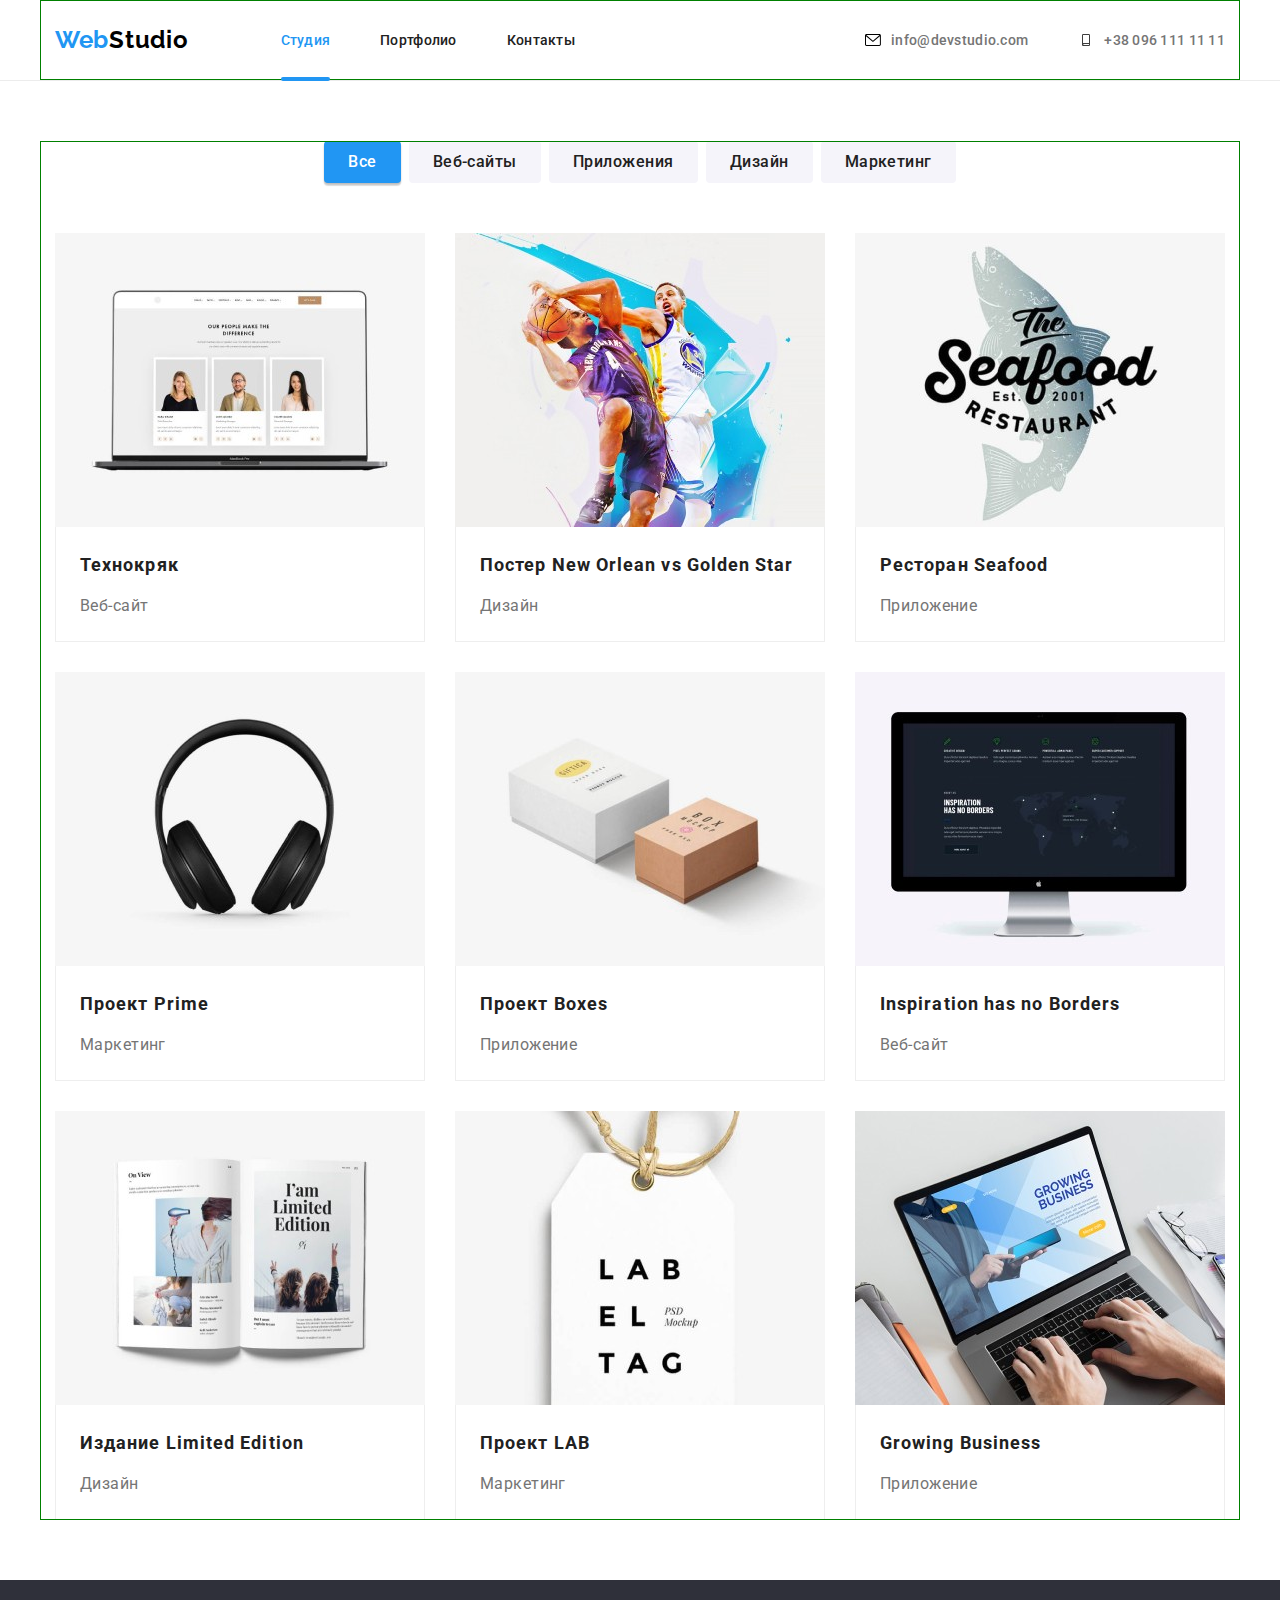
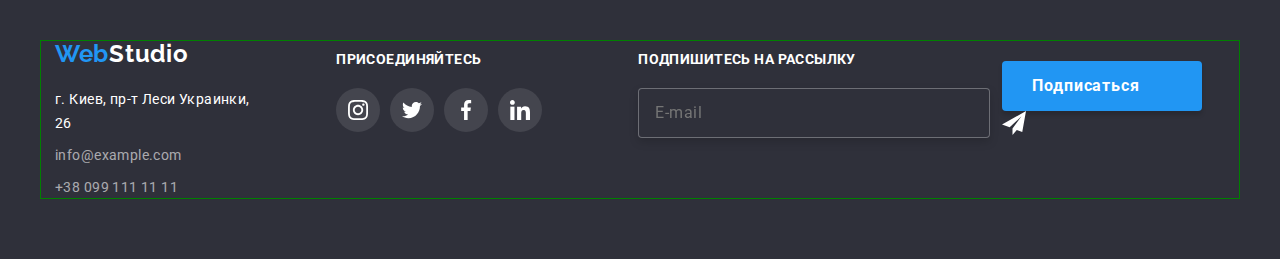
==== commit d928b558: "Add finish" ====
--- a/portfolio.html
+++ b/portfolio.html
@@ -1,341 +1,512 @@
 <!DOCTYPE html>
 <html lang="ru">
-  <head>
-    <meta charset="UTF-8" />
-    <meta http-equiv="X-UA-Compatible" content="IE=edge" />
-    <meta name="viewport" content="width=device-width, initial-scale=1.0" />
-    <title>Portfolio Web Studio</title>
-    <link rel="preconnect" href="https://fonts.googleapis.com" />
-    <link rel="preconnect" href="https://fonts.gstatic.com" crossorigin />
-    <link
-      href="https://fonts.googleapis.com/css2?family=Raleway:wght@700&family=Roboto:wght@400;500;700&display=swap"
-      rel="stylesheet"
-    />
-    <link rel="stylesheet" href="./css/main.min.css" />
-  </head>
-  <body>
-    <header class="header">
-      <div class="header__container container">
-        <!-- Navigation -->
-        <nav class="header__nav nav-header">
-          <a href="/" class="logo header__logo"><span class="logo__accent">Web</span>Studio</a>
-          <!-- Menu button -->
-          <button
-            class="header__menu-button menu-button"
-            type="button"
-            data-menu-button
-            aria-expanded="false"
-            aria-controls="menu-container"
-          >
-            <svg width="40" height="40" aria-label="Переключатель мобильного меню">
-              <use class="menu-button__icon-close" href="./images/icons.svg#icon-close"></use>
-              <use class="menu-button__icon-menu" href="./images/icons.svg#icon-menu"></use>
-            </svg>
-          </button>
-
-          <div class="menu-container" id="menu-container" data-menu>ТЕКСТ</div>
-
-          <ul class="nav-header__list list">
-            <li class="nav-header__item">
-              <a href="./index.html" class="nav-header__link ">Студия</a>
+
+<head>
+  <meta charset="UTF-8" />
+  <meta http-equiv="X-UA-Compatible" content="IE=edge" />
+  <meta name="viewport" content="width=device-width, initial-scale=1.0" />
+  <title>Portfolio Web Studio</title>
+  <link rel="preconnect" href="https://fonts.googleapis.com" />
+  <link rel="preconnect" href="https://fonts.gstatic.com" crossorigin />
+  <link href="https://fonts.googleapis.com/css2?family=Raleway:wght@700&family=Roboto:wght@400;500;700&display=swap"
+    rel="stylesheet" />
+  <link rel="stylesheet" href="./css/main.min.css" />
+</head>
+
+<body>
+   <header class="header">
+    <div class="header__container container">
+      <!-- Navigation -->
+      <nav class="header__nav nav-header">
+        <a href="/" class="logo header__logo"><span class="logo__accent">Web</span>Studio</a>
+        <!-- Menu button -->
+        <button class="header__menu-btn menu-btn" type="button" aria-label="Переключатель мобильного меню" data-menu-button>
+          <svg width="40" height="40" aria-label="Переключатель мобильного меню">
+            <use class="menu-btn__open" href="./images/icons.svg#icon-menu"></use>
+            <use class="menu-btn__close" href="./images/icons.svg#icon-close"></use>
+          </svg>
+        </button>
+        <!-- Mobile menu -->
+  <div class="mobile-container backdrop is-hidden" data-menu>
+    <div class="mobile-menu"> 
+      <ul class="menu-section list">
+        <li class="menu-section__item">
+          <a class="menu-section__link " href="./index.html">Студия</a>
+        </li>
+        <li class="menu-section__item">
+          <a class="menu-section__link menu-section__link--accent" href="./portfolio.html">Портфолио</a>
+        </li>
+        <li class="menu-section__item">
+          <a class="menu-section__link " href="">Контакты</a>
+        </li>        
+      </ul>
+
+      <ul class="menu-group list">
+        <li class="menu-group__item">          
+          <a href="tel:+380961111111" class="menu-group__tel">+38 096 111 11 11</a>
+        </li>
+        <li class="menu-group__item">         
+          <a href="mailto:info@devstudio.com" class="menu-group__email">info@devstudio.com</a>
+        </li>        
+      </ul>
+
+      <ul class="menu-socials list">
+        <li class="menu-socials__item">
+          <a class="menu-socials__link" href="">Instagram</a>
+        </li>
+        <li class="menu-socials__item">
+          <a class="menu-socials__link" href="">Twitter</a>
+        </li>
+        <li class="menu-socials__item">
+          <a class="menu-socials__link" href="">Facebook</a>
+        </li>
+        <li class="menu-socials__item">
+          <a class="menu-socials__link" href="">LinkedIn</a>
+        </li>
+      </ul>
+
+    </div>
+  </div>       
+
+        <ul class="nav-header__list list">
+          <li class="nav-header__item">
+            <a href="./index.html" class="nav-header__link nav-header__link--accent">Студия</a>
+          </li>
+          <li class="nav-header__item">
+            <a href="./portfolio.html" class="nav-header__link">Портфолио</a>
+          </li>
+          <li class="nav-header__item">
+            <a href="" class="nav-header__link">Контакты</a>
+          </li>
+        </ul>
+      </nav>
+      <!-- Auth-Nav -->
+      <ul class="header__nav-auth auth-nav list">
+        <li class="auth-nav__item">
+          <svg class="auth-nav__icon" width="16" height="12">
+            <use href="./images/icons.svg#icon-envelope"></use>
+          </svg>
+          <a href="mailto:info@devstudio.com" class="auth-nav__link">info@devstudio.com</a>
+        </li>
+        <li class="auth-nav__item">
+          <svg class="auth-nav__icon" width="16" height="12">
+            <use href="./images/icons.svg#icon-smartphone"></use>
+          </svg>
+          <a href="tel:+380961111111" class="auth-nav__link">+38 096 111 11 11</a>
+        </li>
+      </ul>
+    </div>
+  </header>
+
+  <main>
+    <!-- Portfolio -->
+    <section class="portfolio section">
+      <div class="container">
+        <h1 class="visually-hidden">Портфолио</h1>
+        <!--Buttons-Filter-->
+        <ul class="filter-list list">
+          <li class="filter-list__item">
+            <button class="filter-list__button filter-list__button--current" type="button">Всe</button>
+          </li>
+          <li class="filter-list__item">
+            <button class="filter-list__button" type="button" ">Веб-сайты</button>
             </li>
-            <li class="nav-header__item">
-              <a href="./portfolio.html" class="nav-header__link nav-header__link--accent">Портфолио</a>
-            </li>
-            <li class="nav-header__item">
-              <a href="" class="nav-header__link">Контакты</a>
-            </li>
-          </ul>
-        </nav>
-        <!-- Auth-Nav -->
-        <ul class="header__nav-auth auth-nav list">
-          <li class="auth-nav__item">
-            <svg class="auth-nav__icon" width="16" height="12">
-              <use href="./images/icons.svg#icon-envelope"></use>
-            </svg>
-            <a href="mailto:info@devstudio.com" class="auth-nav__link">info@devstudio.com</a>
-          </li>
-          <li class="auth-nav__item">
-            <svg class="auth-nav__icon" width="16" height="12">
-              <use href="./images/icons.svg#icon-smartphone"></use>
-            </svg>
-            <a href="tel:+380961111111" class="auth-nav__link">+38 096 111 11 11</a>
-          </li>
-        </ul>
-      </div>
-    </header>
-
-    <main>
-      <!-- Portfolio -->
-      <section class="portfolio section">
-        <div class="container">
-          <h1 class="visually-hidden">Портфолио</h1>
-          <!--Buttons-Filter-->
-          <ul class="filter-list list">
-            <li class="filter-list__item">
-              <button class="filter-list__button filter-list__button--current" type="button" >Всe</button>
-            </li>
-            <li class="filter-list__item">
-              <button class="filter-list__button" type="button" ">Веб-сайты</button>
-            </li>
-            <li class="filter-list__item">
+            <li class=" filter-list__item">
               <button class="filter-list__button" type="button" ">Приложения</button>
             </li>
-            <li class="filter-list__item">
-              <button class="filter-list__button" type="button" ">Дизайн</button>
+            <li class=" filter-list__item">
+                <button class="filter-list__button" type="button" ">Дизайн</button>
             </li>
-            <li class="filter-list__item">
-              <button class="filter-list__button" type="button" ">Маркетинг</button>
+            <li class=" filter-list__item">
+                  <button class="filter-list__button" type="button" ">Маркетинг</button>
             </li>
           </ul>
           <!-- Work examples -->
-          <ul class="examples-list list">
-            <li class="examples-list__item">
-              <a class="examples-list__card" href="">
-                <div class="examples-list__thumb">
-                  <img  class="examples-list__img" src="./images/portfolio-img1.jpg" alt="Веб-сайт Технокряк" />
-                  <p class="examples-list__overlay">
-                    Ресурс предлагает комплексные предложения с разным уровнем функционала и
-                    сервисов. Все это позволит посетителю получить исчерпывающие сведения о компании
-                    или частном лице.
-                  </p>
-                </div>
-                <div class="examples-list__text">
-                  <h2 class="examples-list__title">Технокряк</h2>
-                  <p class="examples-list__desc">Веб-сайт</p>
-                </div>
-              </a>
-            </li>
-            <li class="examples-list__item">
-              <a class="examples-list__card" href="">
-                <div class="examples-list__thumb">
-                  <img class="examples-list__img"
-                    src="./images/portfolio-img2.jpg"
-                    alt="Постер New Orlean vs Golden Star"
-                    width=""
-                  />
-                  <p class="examples-list__overlay">
-                    Ресурс предлагает комплексные предложения с разным уровнем функционала и
-                    сервисов. Все это позволит посетителю получить исчерпывающие сведения о компании
-                    или частном лице.
-                  </p>
-                </div>
-                <div class="examples-list__text">
-                  <h2 class="examples-list__title">Постер New Orlean vs Golden Star</h2>
-                  <p class="examples-list__desc">Дизайн</p>
-                </div>
-              </a>
-            </li>
-            <li class="examples-list__item">
-              <a class="examples-list__card" href="">
-                <div class="examples-list__thumb">
-                  <img class="examples-list__img" src="./images/portfolio-img3.jpg" alt="Банер Ресторан Seafood" width="" />
-                  <p class="examples-list__overlay">
-                    Ресурс предлагает комплексные предложения с разным уровнем функционала и
-                    сервисов. Все это позволит посетителю получить исчерпывающие сведения о компании
-                    или частном лице.
-                  </p>
-                </div>
-                <div class="examples-list__text">
-                  <h2 class="examples-list__title">Ресторан Seafood</h2>
-                  <p class="examples-list__desc">Приложение</p>
-                </div>
-              </a>
-            </li>
-            <li class="examples-list__item">
-              <a class="examples-list__card" href="">
-                <div class="examples-list__thumb">
-                  <img class="examples-list__img" src="./images/portfolio-img4.jpg" alt="Изображение наушники" width="" />
-                  <p class="examples-list__overlay">
-                    Ресурс предлагает комплексные предложения с разным уровнем функционала и
-                    сервисов. Все это позволит посетителю получить исчерпывающие сведения о компании
-                    или частном лице.
-                  </p>
-                </div>
-                <div class="examples-list__text">
-                  <h2 class="examples-list__title">Проект Prime</h2>
-                  <p class="examples-list__desc">Маркетинг</p>
-                </div>
-              </a>
-            </li>
-            <li class="examples-list__item">
-              <a class="examples-list__card" href="">
-                <div class="examples-list__thumb">
-                  <img class="examples-list__img" src="./images/portfolio-img5.jpg" alt="Картинка две коробки" width="" />
-                  <p class="examples-list__overlay">
-                    Ресурс предлагает комплексные предложения с разным уровнем функционала и
-                    сервисов. Все это позволит посетителю получить исчерпывающие сведения о компании
-                    или частном лице.
-                  </p>
-                </div>
-                <div class="examples-list__text">
-                  <h2 class="examples-list__title">Проект Boxes</h2>
-                  <p class="examples-list__desc">Приложение</p>
-                </div>
-              </a>
-            </li>
-            <li class="examples-list__item">
-              <a class="examples-list__card" href="">
-                <div class="examples-list__thumb">
-                  <img class="examples-list__img" src="./images/portfolio-img6.jpg" alt="Картинка Веб-сайта" width="" />
-                  <p class="examples-list__overlay">
-                    Ресурс предлагает комплексные предложения с разным уровнем функционала и
-                    сервисов. Все это позволит посетителю получить исчерпывающие сведения о компании
-                    или частном лице.
-                  </p>
-                </div>
-                <div class="examples-list__text">
-                  <h2 class="examples-list__title">Inspiration has no Borders</h2>
-                  <p class="examples-list__desc">Веб-сайт</p>
-                </div>
-              </a>
-            </li>
-            <li class="examples-list__item">
-              <a class="examples-list__card" href="">
-                <div class="examples-list__thumb">
-                  <img class="examples-list__img"
-                    src="./images/portfolio-img7.jpg"
-                    alt="Картинка журнал в развороте"
-                    width=""
-                  />
-                  <p class="examples-list__overlay">
-                    Ресурс предлагает комплексные предложения с разным уровнем функционала и
-                    сервисов. Все это позволит посетителю получить исчерпывающие сведения о компании
-                    или частном лице.
-                  </p>
-                </div>
-                <div class="examples-list__text">
-                  <h2 class="examples-list__title">Издание Limited Edition</h2>
-                  <p class="examples-list__desc">Дизайн</p>
-                </div>
-              </a>
-            </li>
-            <li class="examples-list__item">
-              <a class="examples-list__card" href="">
-                <div class="examples-list__thumb">
-                  <img class="examples-list__img"
-                    src="./images/portfolio-img8.jpg"
-                    alt="Картинка бирка с надписью Проект LAB"
-                    width=""
-                  />
-                  <p class="examples-list__overlay">
-                    Ресурс предлагает комплексные предложения с разным уровнем функционала и
-                    сервисов. Все это позволит посетителю получить исчерпывающие сведения о компании
-                    или частном лице.
-                  </p>
-                </div>
-                <div class="examples-list__text">
-                  <h2 class="examples-list__title">Проект LAB</h2>
-                  <p class="examples-list__desc">Маркетинг</p>
-                </div>
-              </a>
-            </li>
-            <li class="examples-list__item">
-              <a class="examples-list__card" href="">
-                <div class="examples-list__thumb">
-                  <img class="examples-list__img"
-                    src="./images/portfolio-img9.jpg"
-                    alt="Картинка человек, работающий на компьютере"
-                    width=""
-                  />
-                  <p class="examples-list__overlay">
-                    Ресурс предлагает комплексные предложения с разным уровнем функционала и
-                    сервисов. Все это позволит посетителю получить исчерпывающие сведения о компании
-                    или частном лице.
-                  </p>
-                </div>
-
-                <div class="examples-list__text">
-                  <h2 class="examples-list__title">Growing Business</h2>
-                  <p class="examples-list__desc">Приложение</p>
-                </div>
-              </a>
-            </li>
-          </ul>
-        </div>
-      </section>
-    </main>
-    <!-- Footer -->
-    <footer class="footer section">
-      <div class="footer__container container">
-        <!-- Address -->
-        <div class="footer__contacts">
-          <a href="index.html" class="logo fotter__logo">
-            <span class="logo__accent">Web</span>Studio</a
-          >
-          <address class="footer__addres footer-addres">
-            <a
-              class="footer-addres__location"
-              href="https://goo.gl/maps/piqngm7oDQpEDh6u6"
-              target="_blank"
-              rel="noopener nofollow noreferrer"
-              >г. Киев, пр-т Леси Украинки, 26</a
-            >
-          </address>
-          <!-- Auth Nav -->
-          <ul class="footer__auth-nav footer-auth-nav list">
-            <li class="footer-auth-nav__item">
-              <a href="mailto:info@example.com" class="footer-auth-nav__link">info@example.com</a>
-            </li>
-            <li class="footer-auth-nav__item">
-              <a href="tel:+380991111111" class="footer-auth-nav__link">+38 099 111 11 11</a>
-            </li>
-          </ul>
-        </div>
-        <!-- Footer-join -->
-        <div class="footer__join footer-join">
-          <p class="footer-join__title uppercase">Присоединяйтесь</p>
-          <div class="footer-socials">
-            <div class="footer-icons">
-              <a class="footer-icons__link" href="" aria-label="instagram link">
-                <div class="footer-icons__item">
-                  <svg class="footer-icons__icon" width="20" height="20">
-                    <use href="./images/icons.svg#icon-instagram"></use>
-                  </svg></div
-              ></a>
-              <a class="footer-icons__link" href="" aria-label="twitter link">
-                <div class="footer-icons__item">
-                  <svg class="footer-icons__icon" width="20" height="20">
-                    <use href="./images/icons.svg#icon-twitter"></use>
-                  </svg></div
-              ></a>
-              <a class="footer-icons__link" href="" aria-label="facebook link"
-                ><div class="footer-icons__item">
-                  <svg class="footer-icons__icon" width="20" height="20">
-                    <use href="./images/icons.svg#icon-facebook"></use>
-                  </svg></div
-              ></a>
-              <a class="footer-icons__link" href="" aria-label="linkedin link">
-                <div class="footer-icons__item">
-                  <svg class="footer-icons__icon" width="20" height="20">
-                    <use href="./images/icons.svg#icon-linkedin"></use>
-                  </svg></div
-              ></a>
-            </div>
+          <ul class=" examples-list list">
+          <li class="examples-list__item">
+            <a class="examples-list__card" href="">
+              <div class="examples-list__thumb">
+
+                <picture>
+                  <!-- desctop -->
+                  <source media="(min-width: 1200px)"
+                    srcset="./images/portfolio/lap/portfolio01_lap.jpg 1x, ./images/portfolio/lap/portfolio01_lap@2x.jpg 2x"
+                    type="image/jpg" />
+                  <!-- tablet screen -->
+                  <source media="(min-width: 768px)"
+                    srcset="./images/portfolio/tab/portfolio01_tab.jpg 1x, ./images/portfolio/tab/portfolio01_tab@2x.jpg 2x"
+                    type="image/jpg" />
+                  <!-- mobile screen -->
+                  <source media="(max-width: 767px)"
+                    srcset="./images/portfolio/mob/portfolio01_mob.jpg 1x, ./images/portfolio/mob/portfolio01_mob@2x.jpg 2x"
+                    type="image/jpg" />
+
+                  <img class="examples-list__img" src="./images/portfolio/mob/portfolio01_mob.jpg"
+                    alt="Веб-сайт Технокряк" width="450" height="294" loading="lazy" />
+                </picture>
+
+                <p class="examples-list__overlay">
+                  Ресурс предлагает комплексные предложения с разным уровнем функционала и
+                  сервисов. Все это позволит посетителю получить исчерпывающие сведения о компании
+                  или частном лице.
+                </p>
+              </div>
+              <div class="examples-list__text">
+                <h2 class="examples-list__title">Технокряк</h2>
+                <p class="examples-list__desc">Веб-сайт</p>
+              </div>
+            </a>
+          </li>
+          <li class="examples-list__item">
+            <a class="examples-list__card" href="">
+              <div class="examples-list__thumb">
+
+                <picture>
+                  <!-- desctop -->
+                  <source media="(min-width: 1200px)"
+                    srcset="./images/portfolio/lap/portfolio02_lap.jpg 1x, ./images/portfolio/lap/portfolio02_lap@2x.jpg 2x"
+                    type="image/jpg" />
+                  <!-- tablet screen -->
+                  <source media="(min-width: 768px)"
+                    srcset="./images/portfolio/tab/portfolio02_tab.jpg 1x, ./images/portfolio/tab/portfolio02_tab@2x.jpg 2x"
+                    type="image/jpg" />
+                  <!-- mobile screen -->
+                  <source media="(max-width: 767px)"
+                    srcset="./images/portfolio/mob/portfolio02_mob.jpg 1x, ./images/portfolio/mob/portfolio02_mob@2x.jpg 2x"
+                    type="image/jpg" />
+
+                  <img class="examples-list__img" src="./images/portfolio/mob/portfolio02_mob.jpg"
+                    alt="Постер New Orlean vs Golden Star" width="450" height="294" loading="lazy"/>
+                </picture>
+
+                <p class="examples-list__overlay">
+                  Ресурс предлагает комплексные предложения с разным уровнем функционала и
+                  сервисов. Все это позволит посетителю получить исчерпывающие сведения о компании
+                  или частном лице.
+                </p>
+              </div>
+              <div class="examples-list__text">
+                <h2 class="examples-list__title">Постер New Orlean vs Golden Star</h2>
+                <p class="examples-list__desc">Дизайн</p>
+              </div>
+            </a>
+          </li>
+          <li class="examples-list__item">
+            <a class="examples-list__card" href="">
+              <div class="examples-list__thumb">
+
+                <picture>
+                  <!-- desctop -->
+                  <source media="(min-width: 1200px)"
+                    srcset="./images/portfolio/lap/portfolio03_lap.jpg 1x, ./images/portfolio/lap/portfolio03_lap@2x.jpg 2x"
+                    type="image/jpg" />
+                  <!-- tablet screen -->
+                  <source media="(min-width: 768px)"
+                    srcset="./images/portfolio/tab/portfolio03_tab.jpg 1x, ./images/portfolio/tab/portfolio03_tab@2x.jpg 2x"
+                    type="image/jpg" />
+                  <!-- mobile screen -->
+                  <source media="(max-width: 767px)"
+                    srcset="./images/portfolio/mob/portfolio03_mob.jpg 1x, ./images/portfolio/mob/portfolio03_mob@2x.jpg 2x"
+                    type="image/jpg" />
+
+                  <img class="examples-list__img" src="./images/portfolio/mob/portfolio03_mob.jpg"
+                    alt="Банер Ресторан Seafood" width="450" height="294" loading="lazy" />
+                </picture>
+
+                <p class="examples-list__overlay">
+                  Ресурс предлагает комплексные предложения с разным уровнем функционала и
+                  сервисов. Все это позволит посетителю получить исчерпывающие сведения о компании
+                  или частном лице.
+                </p>
+              </div>
+              <div class="examples-list__text">
+                <h2 class="examples-list__title">Ресторан Seafood</h2>
+                <p class="examples-list__desc">Приложение</p>
+              </div>
+            </a>
+          </li>
+          <li class="examples-list__item">
+            <a class="examples-list__card" href="">
+              <div class="examples-list__thumb">
+
+                <picture>
+                  <!-- desctop -->
+                  <source media="(min-width: 1200px)"
+                    srcset="./images/portfolio/lap/portfolio04_lap.jpg 1x, ./images/portfolio/lap/portfolio04_lap@2x.jpg 2x"
+                    type="image/jpg" />
+                  <!-- tablet screen -->
+                  <source media="(min-width: 768px)"
+                    srcset="./images/portfolio/tab/portfolio04_tab.jpg 1x, ./images/portfolio/tab/portfolio04_tab@2x.jpg 2x"
+                    type="image/jpg" />
+                  <!-- mobile screen -->
+                  <source media="(max-width: 767px)"
+                    srcset="./images/portfolio/mob/portfolio04_mob.jpg 1x, ./images/portfolio/mob/portfolio04_mob@2x.jpg 2x"
+                    type="image/jpg" />
+
+                  <img class="examples-list__img" src="./images/portfolio/mob/portfolio04_mob.jpg"
+                    alt="Изображение наушники" width="450" height="294" loading="lazy" />
+                </picture>
+
+                <p class="examples-list__overlay">
+                  Ресурс предлагает комплексные предложения с разным уровнем функционала и
+                  сервисов. Все это позволит посетителю получить исчерпывающие сведения о компании
+                  или частном лице.
+                </p>
+              </div>
+              <div class="examples-list__text">
+                <h2 class="examples-list__title">Проект Prime</h2>
+                <p class="examples-list__desc">Маркетинг</p>
+              </div>
+            </a>
+          </li>
+          <li class="examples-list__item">
+            <a class="examples-list__card" href="">
+              <div class="examples-list__thumb">
+
+                <picture>
+                  <!-- desctop -->
+                  <source media="(min-width: 1200px)"
+                    srcset="./images/portfolio/lap/portfolio05_lap.jpg 1x, ./images/portfolio/lap/portfolio05_lap@2x.jpg 2x"
+                    type="image/jpg" />
+                  <!-- tablet screen -->
+                  <source media="(min-width: 768px)"
+                    srcset="./images/portfolio/tab/portfolio05_tab.jpg 1x, ./images/portfolio/tab/portfolio05_tab@2x.jpg 2x"
+                    type="image/jpg" />
+                  <!-- mobile screen -->
+                  <source media="(max-width: 767px)"
+                    srcset="./images/portfolio/mob/portfolio05_mob.jpg 1x, ./images/portfolio/mob/portfolio05_mob@2x.jpg 2x"
+                    type="image/jpg" />
+
+                  <img class="examples-list__img" src="./images/portfolio/mob/portfolio05_mob.jpg"
+                    alt="Картинка две коробки" width="450" height="294" loading="lazy" />
+                </picture>
+
+                <p class="examples-list__overlay">
+                  Ресурс предлагает комплексные предложения с разным уровнем функционала и
+                  сервисов. Все это позволит посетителю получить исчерпывающие сведения о компании
+                  или частном лице.
+                </p>
+              </div>
+              <div class="examples-list__text">
+                <h2 class="examples-list__title">Проект Boxes</h2>
+                <p class="examples-list__desc">Приложение</p>
+              </div>
+            </a>
+          </li>
+          <li class="examples-list__item">
+            <a class="examples-list__card" href="">
+              <div class="examples-list__thumb">
+
+                <picture>
+                  <!-- desctop -->
+                  <source media="(min-width: 1200px)"
+                    srcset="./images/portfolio/lap/portfolio06_lap.jpg 1x, ./images/portfolio/lap/portfolio06_lap@2x.jpg 2x"
+                    type="image/jpg" />
+                  <!-- tablet screen -->
+                  <source media="(min-width: 768px)"
+                    srcset="./images/portfolio/tab/portfolio06_tab.jpg 1x, ./images/portfolio/tab/portfolio06_tab@2x.jpg 2x"
+                    type="image/jpg" />
+                  <!-- mobile screen -->
+                  <source media="(max-width: 767px)"
+                    srcset="./images/portfolio/mob/portfolio06_mob.jpg 1x, ./images/portfolio/mob/portfolio06_mob@2x.jpg 2x"
+                    type="image/jpg" />
+
+                  <img class="examples-list__img" src="./images/portfolio/mob/portfolio06_mob.jpg"
+                    alt="Картинка Веб-сайта" width="450" height="294" loading="lazy" />
+                </picture>
+
+                <p class="examples-list__overlay">
+                  Ресурс предлагает комплексные предложения с разным уровнем функционала и
+                  сервисов. Все это позволит посетителю получить исчерпывающие сведения о компании
+                  или частном лице.
+                </p>
+              </div>
+              <div class="examples-list__text">
+                <h2 class="examples-list__title">Inspiration has no Borders</h2>
+                <p class="examples-list__desc">Веб-сайт</p>
+              </div>
+            </a>
+          </li>
+          <li class="examples-list__item">
+            <a class="examples-list__card" href="">
+              <div class="examples-list__thumb">
+
+                <picture>
+                  <!-- desctop -->
+                  <source media="(min-width: 1200px)"
+                    srcset="./images/portfolio/lap/portfolio07_lap.jpg 1x, ./images/portfolio/lap/portfolio07_lap@2x.jpg 2x"
+                    type="image/jpg" />
+                  <!-- tablet screen -->
+                  <source media="(min-width: 768px)"
+                    srcset="./images/portfolio/tab/portfolio07_tab.jpg 1x, ./images/portfolio/tab/portfolio07_tab@2x.jpg 2x"
+                    type="image/jpg" />
+                  <!-- mobile screen -->
+                  <source media="(max-width: 767px)"
+                    srcset="./images/portfolio/mob/portfolio07_mob.jpg 1x, ./images/portfolio/mob/portfolio07_mob@2x.jpg 2x"
+                    type="image/jpg" />
+
+                  <img class="examples-list__img" src="./images/portfolio/mob/portfolio07_mob.jpg"
+                    alt="Картинка журнал в развороте" width="450" height="294" loading="lazy" />
+                </picture>
+                <p class="examples-list__overlay">
+                  Ресурс предлагает комплексные предложения с разным уровнем функционала и
+                  сервисов. Все это позволит посетителю получить исчерпывающие сведения о компании
+                  или частном лице.
+                </p>
+              </div>
+              <div class="examples-list__text">
+                <h2 class="examples-list__title">Издание Limited Edition</h2>
+                <p class="examples-list__desc">Дизайн</p>
+              </div>
+            </a>
+          </li>
+          <li class="examples-list__item">
+            <a class="examples-list__card" href="">
+              <div class="examples-list__thumb">
+
+                <picture>
+                  <!-- desctop -->
+                  <source media="(min-width: 1200px)"
+                    srcset="./images/portfolio/lap/portfolio08_lap.jpg 1x, ./images/portfolio/lap/portfolio08_lap@2x.jpg 2x"
+                    type="image/jpg" />
+                  <!-- tablet screen -->
+                  <source media="(min-width: 768px)"
+                    srcset="./images/portfolio/tab/portfolio08_tab.jpg 1x, ./images/portfolio/tab/portfolio08_tab@2x.jpg 2x"
+                    type="image/jpg" />
+                  <!-- mobile screen -->
+                  <source media="(max-width: 767px)"
+                    srcset="./images/portfolio/mob/portfolio08_mob.jpg 1x, ./images/portfolio/mob/portfolio08_mob@2x.jpg 2x"
+                    type="image/jpg" />
+
+                  <img class="examples-list__img" src="./images/portfolio/mob/portfolio08_mob.jpg"
+                    alt="Картинка бирка с надписью Проект LAB" width="450" height="294" loading="lazy" />
+                </picture>
+
+                <p class="examples-list__overlay">
+                  Ресурс предлагает комплексные предложения с разным уровнем функционала и
+                  сервисов. Все это позволит посетителю получить исчерпывающие сведения о компании
+                  или частном лице.
+                </p>
+              </div>
+              <div class="examples-list__text">
+                <h2 class="examples-list__title">Проект LAB</h2>
+                <p class="examples-list__desc">Маркетинг</p>
+              </div>
+            </a>
+          </li>
+          <li class="examples-list__item">
+            <a class="examples-list__card" href="">
+              <div class="examples-list__thumb">
+                
+                  <picture>
+                  <!-- desctop -->
+                  <source media="(min-width: 1200px)"
+                    srcset="./images/portfolio/lap/portfolio09_lap.jpg 1x, ./images/portfolio/lap/portfolio09_lap@2x.jpg 2x"
+                    type="image/jpg" />
+                  <!-- tablet screen -->
+                  <source media="(min-width: 768px)"
+                    srcset="./images/portfolio/tab/portfolio09_tab.jpg 1x, ./images/portfolio/tab/portfolio09_tab@2x.jpg 2x"
+                    type="image/jpg" />
+                  <!-- mobile screen -->
+                  <source media="(max-width: 767px)"
+                    srcset="./images/portfolio/mob/portfolio09_mob.jpg 1x, ./images/portfolio/mob/portfolio09_mob@2x.jpg 2x"
+                    type="image/jpg" />
+
+                  <img class="examples-list__img" src="./images/portfolio/mob/portfolio09_mob.jpg"
+                    alt="Картинка человек, работающий на компьютере" width="450" height="294" loading="lazy" />
+                </picture>
+
+                <p class="examples-list__overlay">
+                  Ресурс предлагает комплексные предложения с разным уровнем функционала и
+                  сервисов. Все это позволит посетителю получить исчерпывающие сведения о компании
+                  или частном лице.
+                </p>
+              </div>
+
+              <div class="examples-list__text">
+                <h2 class="examples-list__title">Growing Business</h2>
+                <p class="examples-list__desc">Приложение</p>
+              </div>
+            </a>
+          </li>
+        </ul>
+      </div>
+    </section>
+  </main>
+  <!-- Footer -->
+  <footer class="footer section">
+    <div class="footer__container container">
+      <!-- Address -->
+      <div class="footer__contacts">
+        <a href="index.html" class="logo fotter__logo">
+          <span class="logo__accent">Web</span>Studio</a>
+        <address class="footer__addres footer-addres">
+          <a class="footer-addres__location" href="https://goo.gl/maps/piqngm7oDQpEDh6u6" target="_blank"
+            rel="noopener nofollow noreferrer">г. Киев, пр-т Леси Украинки, 26</a>
+        </address>
+        <!-- Auth Nav -->
+        <ul class="footer__auth-nav footer-auth-nav list">
+          <li class="footer-auth-nav__item">
+            <a href="mailto:info@example.com" class="footer-auth-nav__link">info@example.com</a>
+          </li>
+          <li class="footer-auth-nav__item">
+            <a href="tel:+380991111111" class="footer-auth-nav__link">+38 099 111 11 11</a>
+          </li>
+        </ul>
+      </div>
+      <!-- Footer-join -->
+      <div class="footer__join footer-join">
+        <p class="footer-join__title uppercase">Присоединяйтесь</p>
+        <div class="footer-socials">
+          <div class="footer-icons">
+            <a class="footer-icons__link" href="" aria-label="instagram link">
+              <div class="footer-icons__item">
+                <svg class="footer-icons__icon" width="20" height="20">
+                  <use href="./images/icons.svg#icon-instagram"></use>
+                </svg>
+              </div>
+            </a>
+            <a class="footer-icons__link" href="" aria-label="twitter link">
+              <div class="footer-icons__item">
+                <svg class="footer-icons__icon" width="20" height="20">
+                  <use href="./images/icons.svg#icon-twitter"></use>
+                </svg>
+              </div>
+            </a>
+            <a class="footer-icons__link" href="" aria-label="facebook link">
+              <div class="footer-icons__item">
+                <svg class="footer-icons__icon" width="20" height="20">
+                  <use href="./images/icons.svg#icon-facebook"></use>
+                </svg>
+              </div>
+            </a>
+            <a class="footer-icons__link" href="" aria-label="linkedin link">
+              <div class="footer-icons__item">
+                <svg class="footer-icons__icon" width="20" height="20">
+                  <use href="./images/icons.svg#icon-linkedin"></use>
+                </svg>
+              </div>
+            </a>
           </div>
         </div>
-
-        <!-- Form Footer Subscription -->
-        <form class="footer__subscribe-form subscribe-form" autocomplete="off">
-          <div class="subscribe-form__fild">
-            <label class="subscribe-form__label" for="email">Подпишитесь на рассылку</label>
-            <input
-              class="subscribe-form__input"
-              type="email"
-              name="email"
-              id="email"
-              placeholder="E-mail"
-            />
-          </div>
-          <div class="subscribe-form__button subscribe-form-button">
-            <button class="subscribe-form-button__btn" type="submit">Подписаться</button>
-            <svg class="subscribe-form-button__icon" width="24" height="24">
-              <use href="./images/icons.svg#icon-icon-send"></use>
-            </svg>
-          </div>
-        </form>
       </div>
-    </footer>
-    <script src="./js/menu.js"></script>
-  </body>
-</html>
+
+      <!-- Form Footer Subscription -->
+      <form class="footer__subscribe-form subscribe-form" autocomplete="off">
+        <div class="subscribe-form__fild">
+          <label class="subscribe-form__label" for="email">Подпишитесь на рассылку</label>
+          <input class="subscribe-form__input" type="email" name="email" id="email" placeholder="E-mail" />
+        </div>
+        <div class="subscribe-form__button subscribe-form-button">
+          <button class="subscribe-form-button__btn" type="submit">Подписаться</button>
+          <svg class="subscribe-form-button__icon" width="24" height="24">
+            <use href="./images/icons.svg#icon-icon-send"></use>
+          </svg>
+        </div>
+      </form>
+    </div>
+  </footer>
+  <script src="./js/menu.js"></script>
+</body>
+
+</html>--- a/css/main.min.css
+++ b/css/main.min.css
@@ -1 +1 @@
-:root{--primary-text-color: #757575;--title-text-color: #212121;--accent-color: #2196f3;--primary-white-color: #ffffff;--secondary-black-color: #000000;--bg-color-grey: #2f303a;--bg-color-white-grey: #f5f4fa;--footer-auth-nav-color: rgba(255, 255, 255, 0.6);--transition-fast: 250ms cubic-bezier(0.4, 0, 0.2, 1)}/*! modern-normalize v1.1.0 | MIT License | https://github.com/sindresorhus/modern-normalize */*,::before,::after{-webkit-box-sizing:border-box;box-sizing:border-box}html{line-height:1.15;-webkit-text-size-adjust:100%;-moz-tab-size:4;-o-tab-size:4;tab-size:4}body{margin:0;font-family:system-ui,-apple-system,"Segoe UI",Roboto,Helvetica,Arial,sans-serif,"Apple Color Emoji","Segoe UI Emoji"}hr{height:0;color:inherit}abbr[title]{-webkit-text-decoration:underline dotted;text-decoration:underline dotted}b,strong{font-weight:bolder}code,kbd,samp,pre{font-family:ui-monospace,SFMono-Regular,Consolas,"Liberation Mono",Menlo,monospace;font-size:1em}small{font-size:80%}sub,sup{font-size:75%;line-height:0;position:relative;vertical-align:baseline}sub{bottom:-0.25em}sup{top:-0.5em}table{text-indent:0;border-color:inherit}button,input,optgroup,select,textarea{font-family:inherit;font-size:100%;line-height:1.15;margin:0}button,select{text-transform:none}button,[type=button],[type=reset],[type=submit]{-webkit-appearance:button}::-moz-focus-inner{border-style:none;padding:0}:-moz-focusring{outline:1px dotted ButtonText}:-moz-ui-invalid{box-shadow:none}legend{padding:0}progress{vertical-align:baseline}::-webkit-inner-spin-button,::-webkit-outer-spin-button{height:auto}[type=search]{-webkit-appearance:textfield;outline-offset:-2px}::-webkit-search-decoration{-webkit-appearance:none}::-webkit-file-upload-button{-webkit-appearance:button;font:inherit}summary{display:list-item}.visually-hidden{position:absolute;width:1px;height:1px;margin:-1px;border:0;padding:0;white-space:nowrap;-webkit-clip-path:inset(100%);clip-path:inset(100%);clip:rect(0 0 0 0);overflow:hidden}body{background-color:var(--primary-white-color);color:var(--primary-text-color);font-family:"Roboto",sans-serif;font-size:14px;letter-spacing:.03em}h1,h2,h3{color:var(--title-text-color)}.section{padding-top:60px;padding-bottom:60px}.section-title{font-size:28px;line-height:1.16;text-align:center}@media screen and (min-width: 1200px){.section-title{font-size:36px}}.container{outline:1px solid green;outline-offset:-1px;padding:0 15px;margin-left:auto;margin-right:auto;width:100%}@media screen and (min-width: 480px){.container{width:480px}}@media screen and (min-width: 768px){.container{width:768px}}@media screen and (min-width: 1200px){.container{width:1200px}}.list{padding:0;margin:0;list-style:none}.uppercase{text-transform:uppercase}h1,h2,h3,h4,p{margin:0}ul,ol{margin:0;padding:0}img{display:block}button{cursor:pointer}address{font-style:none}.logo{text-decoration:none;font-family:"Raleway",sans-serif;font-weight:700;font-size:26px;line-height:1.2;letter-spacing:.03em}.logo__accent{color:var(--accent-color)}.header__logo{padding-top:16px;padding-bottom:16px;color:var(--secondary-black-color)}@media screen and (min-width: 768px){.header__logo{padding-top:26px;padding-bottom:26px;font-size:24px;line-height:1.16}}@media screen and (min-width: 1200px){.header__logo{padding-top:24px;padding-bottom:25px}}.header{border-bottom:1px solid #ececec;position:relative}@media screen and (min-width: 768px){.header__container{display:-webkit-box;display:-ms-flexbox;display:flex;-webkit-box-align:center;-ms-flex-align:center;align-items:center}}.header__nav{display:-webkit-box;display:-ms-flexbox;display:flex;-webkit-box-pack:justify;-ms-flex-pack:justify;justify-content:space-between;-webkit-box-align:center;-ms-flex-align:center;align-items:center}@media screen and (min-width: 768px){.header__nav{-webkit-box-pack:start;-ms-flex-pack:start;justify-content:start}}.menu-button{display:inline-block;margin-left:auto;padding:0;border:none;background-color:var(--primary-white-color);border-color:rgba(0,0,0,0)}@media screen and (min-width: 768px){.menu-button{display:none}}.menu-button__icon-close{display:none}.menu-button.is-open .menu-button__icon-close{display:block}.menu-button.is-open .menu-button__icon-menu{display:none}.menu-container{padding:20px;background-color:#ff0;text-align:center}@media screen and (max-width: 767px){.menu-container{display:none;position:absolute;top:100%;left:0;width:480px;height:400px;z-index:1}.menu-container.is-open{display:block}}@media screen and (min-width: 768px){.menu-container{display:none}}.nav-header__list{display:none;-webkit-box-align:center;-ms-flex-align:center;align-items:center}@media screen and (min-width: 768px){.nav-header__list{display:-webkit-box;display:-ms-flexbox;display:flex;margin-left:88px}}@media screen and (min-width: 1200px){.nav-header__list{margin-left:92px}}@media screen and (min-width: 768px){.nav-header__item:not(:last-child){margin-right:50px}}.nav-header__link{display:block;padding-top:32px;padding-bottom:32px;position:relative;color:var(--title-text-color);text-decoration:none;font-weight:500;line-height:1.15;letter-spacing:.02em;-webkit-transition:color var(--transition-fast);transition:color var(--transition-fast)}.nav-header__link:hover,.nav-header__link:focus{color:var(--accent-color)}.nav-header__link--accent{color:var(--accent-color)}.nav-header__link--accent::after{content:"";position:absolute;bottom:-1px;display:block;width:100%;height:4px;border-radius:2px;background-color:var(--accent-color)}.auth-nav{display:none;margin-left:auto}@media screen and (min-width: 768px){.auth-nav{display:-webkit-box;display:-ms-flexbox;display:flex;-webkit-box-orient:vertical;-webkit-box-direction:normal;-ms-flex-direction:column;flex-direction:column;gap:10px}}@media screen and (min-width: 1200px){.auth-nav{-webkit-box-orient:horizontal;-webkit-box-direction:normal;-ms-flex-direction:row;flex-direction:row;-webkit-column-gap:50px;-moz-column-gap:50px;column-gap:50px}}@media screen and (min-width: 768px){.auth-nav__item{display:-webkit-box;display:-ms-flexbox;display:flex;-webkit-box-align:center;-ms-flex-align:center;align-items:center}}.auth-nav__item:hover,.auth-nav__item:focus{fill:var(--accent-color)}.auth-nav__link{display:block;color:var(--primary-text-color);text-decoration:none;font-weight:500;font-size:12px;line-height:1.15;letter-spacing:.02em;-webkit-transition:color var(--transition-fast);transition:color var(--transition-fast)}.auth-nav__item:hover .auth-nav__link,.auth-nav__item:focus .auth-nav__link{color:var(--accent-color)}@media screen and (min-width: 1200px){.auth-nav__link{font-size:14px;padding-top:32px;padding-bottom:32px}}.auth-nav__icon{margin-right:8px;-webkit-transition:fill var(--transition-fast);transition:fill var(--transition-fast)}@media screen and (min-width: 1200px){.auth-nav__icon{margin-right:10px}}.hero{padding-top:118px;padding-bottom:118px;margin-left:auto;margin-right:auto;background-color:var(--bg-color-grey);background-image:-webkit-gradient(linear, left top, left bottom, from(rgba(48, 49, 59, 0.4)), to(rgba(48, 49, 59, 0.4))),url(../images/hero.jpg);background-image:linear-gradient(rgba(48, 49, 59, 0.4), rgba(48, 49, 59, 0.4)),url(../images/hero.jpg);background-repeat:no-repeat;background-size:cover;background-position:50% 50%}@media screen and (min-width: 480px){.hero{width:480px}}@media screen and (min-width: 768px){.hero{width:768px}}@media screen and (min-width: 1200px){.hero{width:1600px}}.hero__container{text-align:center}.hero__title{margin-bottom:30px;margin-left:auto;margin-right:auto;max-width:360px;color:var(--primary-white-color);font-weight:900;font-size:26px;line-height:1.62;letter-spacing:.06em}.hero__button{min-width:200px;min-height:50px;padding:10px 32px;position:relative;color:var(--primary-white-color);background-color:var(--accent-color);cursor:pointer;font-family:"Roboto",sans-serif;font-weight:700;font-size:16px;line-height:1.88;letter-spacing:.06em;border-radius:4px;border:2px solid rgba(0,0,0,0);-webkit-box-shadow:0px 4px 4px rgba(0,0,0,.15);box-shadow:0px 4px 4px rgba(0,0,0,.15);-webkit-transition:background-color var(--transition-fast);transition:background-color var(--transition-fast)}.hero__button:hover,.hero__button:focus{background-color:#188ce8}@media screen and (min-width: 768px){.feature-list{display:-webkit-box;display:-ms-flexbox;display:flex;margin-left:auto;margin-right:auto;-webkit-box-align:stretch;-ms-flex-align:stretch;align-items:stretch;-ms-flex-wrap:wrap;flex-wrap:wrap;gap:30px}}@media screen and (min-width: 1200px){.feature-list{-webkit-box-align:center;-ms-flex-align:center;align-items:center}}.feature-list__item{text-align:center}@media screen and (man-width: 767px){.feature-list__item:not(:last-child){margin-bottom:30px}}@media screen and (min-width: 768px){.feature-list__item{width:354px}}@media screen and (min-width: 1200px){.feature-list__item{width:270px}}.feature-list__thumb{height:120px;padding:25px 100px;margin-bottom:30px;background-color:var(--bg-color-white-grey)}.feature-list__title{margin-bottom:30px;font-size:14px;line-height:1.14}@media screen and (min-width: 768px){.feature-list__title{margin-bottom:10px;text-align:left}}.feature-list__text{line-height:1.71;text-align:left}.activity{padding-top:0;display:none}@media screen and (min-width: 1200px){.activity{display:block}}.activity__title{margin-bottom:50px}.activity-list{display:-webkit-box;display:-ms-flexbox;display:flex;-ms-flex-wrap:wrap;flex-wrap:wrap;gap:30px}.activity-list__item{position:relative}.activity-list__text{display:-webkit-box;display:-ms-flexbox;display:flex;-webkit-box-pack:center;-ms-flex-pack:center;justify-content:center;-webkit-box-align:center;-ms-flex-align:center;align-items:center;width:100%;min-height:70px;position:absolute;bottom:0;left:0;z-index:1;font-weight:700;font-size:14px;line-height:1.14;letter-spacing:.03em;color:var(--primary-white-color);background:rgba(47,48,58,.8)}.team{background-color:var(--bg-color-white-grey)}.team__title{margin-bottom:30px}@media screen and (min-width: 1200px){.team__title{margin-bottom:50px}}.team-list{display:-webkit-box;display:-ms-flexbox;display:flex;-webkit-box-orient:vertical;-webkit-box-direction:normal;-ms-flex-direction:column;flex-direction:column;-ms-flex-wrap:wrap;flex-wrap:wrap;gap:30px}@media screen and (min-width: 768px){.team-list{-webkit-box-orient:horizontal;-webkit-box-direction:normal;-ms-flex-direction:row;flex-direction:row}}.team-list__item{display:-webkit-box;display:-ms-flexbox;display:flex;-webkit-box-orient:vertical;-webkit-box-direction:normal;-ms-flex-direction:column;flex-direction:column;max-width:450px;padding-bottom:30px;-webkit-box-align:center;-ms-flex-align:center;align-items:center;background-color:var(--primary-white-color);-webkit-box-shadow:0px 1px 3px rgba(0,0,0,.12),0px 1px 1px rgba(0,0,0,.14),0px 2px 1px rgba(0,0,0,.2);box-shadow:0px 1px 3px rgba(0,0,0,.12),0px 1px 1px rgba(0,0,0,.14),0px 2px 1px rgba(0,0,0,.2);border-radius:0px 0px 4px 4px}@media screen and (min-width: 768px){.team-list__item{width:354px}}@media screen and (min-width: 1200px){.team-list__item{width:270px}}.team-list__img{margin-bottom:30px;max-width:450px}@media screen and (min-width: 768px){.team-list__img{width:354px}}@media screen and (min-width: 1200px){.team-list__img{width:270px}}.team-list__name{margin-bottom:10px;font-weight:500;font-size:16px;line-height:1.18}.team-list__profession{margin-bottom:16px;font-size:16px;line-height:1.18}.social-icons{display:-webkit-box;display:-ms-flexbox;display:flex;-webkit-box-align:center;-ms-flex-align:center;align-items:center;gap:10px}.social-icons__item{position:relative;width:44px;height:44px;padding:12px;fill:#afb1b8;border-radius:50%;-webkit-transition:fill var(--transition-fast),background-color var(--transition-fast);transition:fill var(--transition-fast),background-color var(--transition-fast)}.social-icons__item:hover,.social-icons__item:focus{fill:var(--primary-white-color);background-color:var(--accent-color)}.regular__title{margin-bottom:30px}@media screen and (min-width: 1200px){.regular__title{margin-bottom:50px}}.regular-list{display:-webkit-box;display:-ms-flexbox;display:flex;-ms-flex-line-pack:center;align-content:center;gap:30px;-webkit-box-pack:center;-ms-flex-pack:center;justify-content:center;-ms-flex-wrap:wrap;flex-wrap:wrap}.regular-list__item{width:210px;height:92px;padding:16px 52px;fill:#afb1b8;border:1px solid #afb1b8;border-radius:4px;-webkit-transition:fill var(--transition-fast),border-color var(--transition-fast);transition:fill var(--transition-fast),border-color var(--transition-fast)}.regular-list__item:hover,.regular-list__item:focus{fill:var(--accent-color);border-color:var(--accent-color)}@media screen and (min-width: 768px){.regular-list__item{width:226px;padding:16px 60px}}@media screen and (min-width: 1200px){.regular-list__item{width:170px;padding:16px 32px}}.regular-list__icon{fill:inherit}.footer{padding-top:60px;padding-bottom:60px;color:var(--primary-white-color);background-color:var(--bg-color-grey)}.footer__container{text-align:center}@media screen and (min-width: 768px){.footer__container{display:-webkit-box;display:-ms-flexbox;display:flex;-ms-flex-wrap:wrap;flex-wrap:wrap}}@media screen and (min-width: 1200px){.footer__container{-ms-flex-wrap:nowrap;flex-wrap:nowrap;text-align:start}}.fotter__logo{color:var(--primary-white-color);line-height:1.19;font-size:24px}@media screen and (min-width: 768px)and (max-width: 1199px){.footer__contacts{margin-left:76px}}@media screen and (min-width: 1200px){.footer__contacts{margin-right:70px}}.footer__addres{margin-top:20px}.footer-addres__location{color:var(--primary-white-color);text-decoration:none;font-style:normal;line-height:1.7}.footer__auth-nav{display:-webkit-box;display:-ms-flexbox;display:flex;-webkit-box-orient:vertical;-webkit-box-direction:normal;-ms-flex-direction:column;flex-direction:column;margin-top:8px}.footer-auth-nav__item:nth-child(even){margin-top:8px}.footer-auth-nav__link{color:var(--footer-auth-nav-color);text-decoration:none;line-height:1.7;-webkit-transition:color var(--transition-fast);transition:color var(--transition-fast)}.footer-auth-nav__link:hover,.footer-auth-nav__link:focus{color:var(--accent-color)}.footer__join{margin-top:60px}@media screen and (min-width: 768px)and (max-width: 1199px){.footer__join{margin-top:5px;margin-left:165px}}@media screen and (min-width: 1200px){.footer__join{margin-top:12px}}.footer-join__title{margin-bottom:20px;font-weight:700;line-height:1.14;letter-spacing:.03em}.footer-icons{display:-webkit-box;display:-ms-flexbox;display:flex;-webkit-box-align:center;-ms-flex-align:center;align-items:center;-webkit-box-pack:center;-ms-flex-pack:center;justify-content:center;gap:10px}.footer-icons__item{width:44px;height:44px;padding:12px;position:relative;fill:var(--primary-white-color);background-color:rgba(255,255,255,.1);border-radius:50%;-webkit-transition:background-color var(--transition-fast);transition:background-color var(--transition-fast)}.footer-icons__item:hover,.footer-icons__item:focus{background-color:var(--accent-color)}.footer__subscribe-form{margin-top:60px;margin-left:auto;margin-right:auto}@media screen and (min-width: 1200px){.footer__subscribe-form{display:-webkit-box;display:-ms-flexbox;display:flex;-webkit-box-align:end;-ms-flex-align:end;align-items:flex-end;gap:12px;min-width:570px;height:86px;margin-left:96px;margin-top:12px}}.subscribe-form__fild{display:-webkit-box;display:-ms-flexbox;display:flex;-webkit-box-orient:vertical;-webkit-box-direction:normal;-ms-flex-direction:column;flex-direction:column;gap:20px;margin-bottom:20px}@media screen and (min-width: 768px){.subscribe-form__fild{width:450px}}@media screen and (min-width: 1200px){.subscribe-form__fild{width:358px;margin-bottom:0}}.subscribe-form__label{font-weight:700;font-size:14px;line-height:1.14;letter-spacing:.03em;text-transform:uppercase}.subscribe-form__input{height:50px;padding:15px 16px;outline:none;font-size:16px;line-height:1.25;letter-spacing:.03em;color:rgba(255,255,255,.6);background-color:var(--bg-color-grey);border:1px solid rgba(255,255,255,.3);-webkit-filter:drop-shadow(0px 4px 4px rgba(0, 0, 0, 0.15));filter:drop-shadow(0px 4px 4px rgba(0, 0, 0, 0.15));border-radius:4px}@media screen and (min-width: 1200px){.subscribe-form__input{display:-webkit-box;display:-ms-flexbox;display:flex;-webkit-box-align:center;-ms-flex-align:center;align-items:center}}.subscribe-form-button__btn{display:-webkit-inline-box;display:-ms-inline-flexbox;display:inline-flex;-webkit-box-align:center;-ms-flex-align:center;align-items:center;-webkit-box-pack:left;-ms-flex-pack:left;justify-content:left;padding:16px 28px;gap:10px;width:200px;height:50px;font-weight:700;font-size:16px;line-height:1.87;letter-spacing:.06em;color:var(--primary-white-color);background-color:var(--accent-color);-webkit-box-shadow:0px 4px 4px rgba(0,0,0,.15);box-shadow:0px 4px 4px rgba(0,0,0,.15);border-radius:4px;border-color:rgba(0,0,0,0)}.filter-list{display:-webkit-box;display:-ms-flexbox;display:flex;min-width:73px;-ms-flex-wrap:wrap;flex-wrap:wrap;-webkit-box-pack:left;-ms-flex-pack:left;justify-content:left;row-gap:16px;-webkit-column-gap:8px;-moz-column-gap:8px;column-gap:8px;margin-bottom:40px}@media screen and (min-width: 768px){.filter-list{margin-bottom:30px;-webkit-box-pack:center;-ms-flex-pack:center;justify-content:center}}@media screen and (min-width: 1200px){.filter-list{margin-bottom:50px}}.filter-list__button{padding:6px 22px;background-color:var(--bg-color-white-grey);color:var(--title-text-color);font-family:"Roboto",sans-serif;font-weight:500;font-size:16px;line-height:1.62;letter-spacing:.03em;border-radius:4px;border-color:rgba(0,0,0,0);cursor:pointer;-webkit-transition:background-color var(--transition-fast),color var(--transition-fast),-webkit-box-shadow var(--transition-fast);transition:background-color var(--transition-fast),color var(--transition-fast),-webkit-box-shadow var(--transition-fast);transition:background-color var(--transition-fast),color var(--transition-fast),box-shadow var(--transition-fast);transition:background-color var(--transition-fast),color var(--transition-fast),box-shadow var(--transition-fast),-webkit-box-shadow var(--transition-fast)}.filter-list__button--current{background-color:var(--accent-color);color:var(--primary-white-color);-webkit-box-shadow:0px 3px 1px rgba(0,0,0,.1),0px 1px 2px rgba(0,0,0,.08),0px 2px 2px rgba(0,0,0,.12);box-shadow:0px 3px 1px rgba(0,0,0,.1),0px 1px 2px rgba(0,0,0,.08),0px 2px 2px rgba(0,0,0,.12)}.filter-list__button:hover,.filter-list__button:focus{background-color:var(--accent-color);color:var(--primary-white-color);-webkit-box-shadow:0px 3px 1px rgba(0,0,0,.1),0px 1px 2px rgba(0,0,0,.08),0px 2px 2px rgba(0,0,0,.12);box-shadow:0px 3px 1px rgba(0,0,0,.1),0px 1px 2px rgba(0,0,0,.08),0px 2px 2px rgba(0,0,0,.12)}.examples-list{display:-webkit-box;display:-ms-flexbox;display:flex;-ms-flex-wrap:wrap;flex-wrap:wrap;gap:30px;-ms-flex-preferred-size:450px;flex-basis:450px}@media screen and (min-width: 768px){.examples-list{-ms-flex-preferred-size:354px;flex-basis:354px}}@media screen and (min-width: 1200px){.examples-list{-ms-flex-preferred-size:370px;flex-basis:370px}}.examples-list__item{display:block;width:100%}@media screen and (min-width: 768px){.examples-list__item{width:354px}}@media screen and (min-width: 1200px){.examples-list__item{width:370px}}.examples-list__item:hover{-webkit-box-shadow:0px 1px 1px rgba(0,0,0,.12),0px 4px 4px rgba(0,0,0,.06),1px 4px 6px rgba(0,0,0,.16);box-shadow:0px 1px 1px rgba(0,0,0,.12),0px 4px 4px rgba(0,0,0,.06),1px 4px 6px rgba(0,0,0,.16)}.examples-list__card{text-decoration:none}.examples-list__thumb{position:relative;overflow:hidden}.examples-list__img{width:100%;height:294px}.examples-list__overlay{position:absolute;bottom:0;left:0;-webkit-transform:translateY(100%);transform:translateY(100%);width:100%;height:100%;padding:77px 24px;font-style:normal;font-size:18px;line-height:1.56;letter-spacing:.03em;color:var(--primary-white-color);background:rgba(33,150,243,.9);-webkit-transition:-webkit-transform 400ms;transition:-webkit-transform 400ms;transition:transform 400ms;transition:transform 400ms, -webkit-transform 400ms}.examples-list__item:hover .examples-list__overlay{-webkit-transform:translateY(0);transform:translateY(0)}@media screen and (min-width: 768px){.examples-list__overlay{padding:49px 24px 77px 24px}}@media screen and (min-width: 1200px){.examples-list__overlay{padding:63px 24px}}.examples-list__text{padding:20px 24px;display:-webkit-box;display:-ms-flexbox;display:flex;-webkit-box-orient:vertical;-webkit-box-direction:normal;-ms-flex-direction:column;flex-direction:column;gap:4px;border-right:1px solid #eee;border-bottom:1px solid #eee;border-left:1px solid #eee}.examples-list__title{margin-bottom:4px;font-size:18px;line-height:2;letter-spacing:.06em}.examples-list__desc{color:var(--primary-text-color);font-size:16px;line-height:1.87}.backdrop{width:100%;height:100%;position:fixed;top:0;left:0;background-color:rgba(0,0,0,.2);opacity:1;visibility:visible;pointer-events:initial;overflow-y:scroll;-webkit-transition:opacity 400ms ease-in,visibility 400ms ease-in;transition:opacity 400ms ease-in,visibility 400ms ease-in}.backdrop.is-hidden{opacity:0;visibility:hidden;pointer-events:none}.modal{padding:40px;width:450px;height:609px;position:absolute;top:50%;left:50%;-webkit-transform:translate(-50%, -50%);transform:translate(-50%, -50%);background-color:var(--primary-white-color);-webkit-box-shadow:0px 1px 3px rgba(0,0,0,.12),0px 1px 1px rgba(0,0,0,.14),0px 2px 1px rgba(0,0,0,.2);box-shadow:0px 1px 3px rgba(0,0,0,.12),0px 1px 1px rgba(0,0,0,.14),0px 2px 1px rgba(0,0,0,.2);border-radius:4px}@media screen and (min-width: 1200px){.modal{width:528px;height:581px}}.modal__btn{display:-webkit-box;display:-ms-flexbox;display:flex;-webkit-box-align:center;-ms-flex-align:center;align-items:center;width:30px;height:30px;position:absolute;border-radius:50% 50%;background-color:#fff;border:1px solid rgba(0,0,0,.1);top:0;right:0;-webkit-transform:translate(-8px, 8px);transform:translate(-8px, 8px)}.modal__btn:focus .modal__icon{fill:var(--accent-color)}.modal__icon{-webkit-transition:fill var(--transition-fast);transition:fill var(--transition-fast)}.form-data{max-width:448px;margin-left:auto;margin-right:auto}.form-data__title{margin-bottom:12px;font-size:20px;line-height:1.15;text-align:center;letter-spacing:.03em;color:var(--title-text-color)}.form-field{display:-webkit-box;display:-ms-flexbox;display:flex;-webkit-box-orient:vertical;-webkit-box-direction:normal;-ms-flex-direction:column;flex-direction:column;margin-bottom:10px;position:relative}.form-field__label{margin-bottom:4px;font-weight:400;font-size:12px;line-height:1.16;letter-spacing:.01em}.form-field__input{padding:11px 12px 11px 42px;outline:1px solid rgba(0,0,0,0);cursor:pointer;border:1px solid rgba(33,33,33,.2);border-radius:4px}.form-field__input:focus{border-color:var(--accent-color)}.form-field__icon{position:absolute;top:50%;left:12px}.form-field__input:focus+.form-field__icon{fill:var(--accent-color)}.form-field--textarea-shift{margin-bottom:20px}.form-field__textarea{padding:12px 16px;width:100%;height:120px;font-size:14px;line-height:1.14;letter-spacing:.01em;color:var(--primary-text-color);border-radius:4px;border:1px solid rgba(33,33,33,.2);outline:none;cursor:pointer;resize:none}.form-field__textarea:focus{border-color:var(--accent-color)}.form-field__textarea::-webkit-input-placeholder{color:rgba(117,117,117,.5)}.form-field__textarea::-moz-placeholder{color:rgba(117,117,117,.5)}.form-field__textarea:-ms-input-placeholder{color:rgba(117,117,117,.5)}.form-field__textarea::-ms-input-placeholder{color:rgba(117,117,117,.5)}.form-field__textarea::placeholder{color:rgba(117,117,117,.5)}.checkbox{display:-webkit-box;display:-ms-flexbox;display:flex;-webkit-box-pack:end;-ms-flex-pack:end;justify-content:flex-end;-webkit-box-align:center;-ms-flex-align:center;align-items:center;margin-bottom:30px;position:relative}@media screen and (min-width: 480px){.checkbox{-webkit-box-pack:center;-ms-flex-pack:center;justify-content:center}}@media screen and (min-width: 1200px){.checkbox{-webkit-box-pack:end;-ms-flex-pack:end;justify-content:flex-end}}.checkbox__label{padding-left:24px;font-weight:400;font-size:12px;line-height:1.16;letter-spacing:.03em}@media screen and (min-width: 1200px){.checkbox__label{width:1200px;padding-left:35px;font-size:14px;line-height:1.71}}.checkbox__terms{text-underline-position:under;color:var(--accent-color)}.check-box{display:-webkit-box;display:-ms-flexbox;display:flex;-webkit-box-pack:center;-ms-flex-pack:center;justify-content:center;width:16px;height:15px;position:absolute;top:50%;left:0px;-webkit-transform:translateY(-50%);transform:translateY(-50%);outline:2px solid var(--title-text-color);outline-offset:-2px;border-radius:2px;-webkit-transition:outline-color var(--transition-fast),background-color var(--transition-fast);transition:outline-color var(--transition-fast),background-color var(--transition-fast)}@media screen and (min-width: 1200px){.check-box{left:12px}}.checkbox__input:checked+.check-box{outline-color:var(--accent-color);background-color:var(--accent-color)}.form-data__button-submit{display:block;margin-left:auto;margin-right:auto;min-width:200px;height:50px;font-weight:700;font-size:16px;line-height:1.88;letter-spacing:.06em;color:var(--primary-white-color);background-color:var(--accent-color);-webkit-box-shadow:0px 4px 4px rgba(0,0,0,.15);box-shadow:0px 4px 4px rgba(0,0,0,.15);border-radius:4px;border-color:rgba(0,0,0,0)}/*# sourceMappingURL=main.min.css.map */+:root{--primary-text-color: #757575;--title-text-color: #212121;--accent-color: #2196f3;--primary-white-color: #ffffff;--secondary-black-color: #000000;--bg-color-grey: #2f303a;--bg-color-white-grey: #f5f4fa;--footer-auth-nav-color: rgba(255, 255, 255, 0.6);--transition-fast: 250ms cubic-bezier(0.4, 0, 0.2, 1)}/*! modern-normalize v1.1.0 | MIT License | https://github.com/sindresorhus/modern-normalize */*,::before,::after{-webkit-box-sizing:border-box;box-sizing:border-box}html{line-height:1.15;-webkit-text-size-adjust:100%;-moz-tab-size:4;-o-tab-size:4;tab-size:4}body{margin:0;font-family:system-ui,-apple-system,"Segoe UI",Roboto,Helvetica,Arial,sans-serif,"Apple Color Emoji","Segoe UI Emoji"}hr{height:0;color:inherit}abbr[title]{-webkit-text-decoration:underline dotted;text-decoration:underline dotted}b,strong{font-weight:bolder}code,kbd,samp,pre{font-family:ui-monospace,SFMono-Regular,Consolas,"Liberation Mono",Menlo,monospace;font-size:1em}small{font-size:80%}sub,sup{font-size:75%;line-height:0;position:relative;vertical-align:baseline}sub{bottom:-0.25em}sup{top:-0.5em}table{text-indent:0;border-color:inherit}button,input,optgroup,select,textarea{font-family:inherit;font-size:100%;line-height:1.15;margin:0}button,select{text-transform:none}button,[type=button],[type=reset],[type=submit]{-webkit-appearance:button}::-moz-focus-inner{border-style:none;padding:0}:-moz-focusring{outline:1px dotted ButtonText}:-moz-ui-invalid{box-shadow:none}legend{padding:0}progress{vertical-align:baseline}::-webkit-inner-spin-button,::-webkit-outer-spin-button{height:auto}[type=search]{-webkit-appearance:textfield;outline-offset:-2px}::-webkit-search-decoration{-webkit-appearance:none}::-webkit-file-upload-button{-webkit-appearance:button;font:inherit}summary{display:list-item}.visually-hidden{position:absolute;width:1px;height:1px;margin:-1px;border:0;padding:0;white-space:nowrap;-webkit-clip-path:inset(100%);clip-path:inset(100%);clip:rect(0 0 0 0);overflow:hidden}body{background-color:var(--primary-white-color);color:var(--primary-text-color);font-family:"Roboto",sans-serif;font-size:14px;letter-spacing:.03em}h1,h2,h3{color:var(--title-text-color)}img{max-width:100%;height:auto}.section{padding-top:60px;padding-bottom:60px}.section-title{font-size:28px;line-height:1.16;text-align:center}@media screen and (min-width: 1200px){.section-title{font-size:36px}}.container{outline:1px solid green;outline-offset:-1px;padding:0 15px;margin-left:auto;margin-right:auto;width:100%}@media screen and (min-width: 480px){.container{width:480px}}@media screen and (min-width: 768px){.container{width:768px}}@media screen and (min-width: 1200px){.container{width:1200px}}.list{padding:0;margin:0;list-style:none}.uppercase{text-transform:uppercase}h1,h2,h3,h4,p{margin:0}ul,ol{margin:0;padding:0}img{display:block}button{cursor:pointer}address{font-style:none}.logo{text-decoration:none;font-family:"Raleway",sans-serif;font-weight:700;font-size:26px;line-height:1.2;letter-spacing:.03em}.logo__accent{color:var(--accent-color)}.header__logo{padding-top:16px;padding-bottom:16px;color:var(--secondary-black-color)}@media screen and (min-width: 768px){.header__logo{padding-top:26px;padding-bottom:26px;font-size:24px;line-height:1.16}}@media screen and (min-width: 1200px){.header__logo{padding-top:24px;padding-bottom:25px}}.header{border-bottom:1px solid #ececec;position:relative}@media screen and (min-width: 768px){.header__container{display:-webkit-box;display:-ms-flexbox;display:flex;-webkit-box-align:center;-ms-flex-align:center;align-items:center}}.header__nav{display:-webkit-box;display:-ms-flexbox;display:flex;-webkit-box-align:center;-ms-flex-align:center;align-items:center}@media screen and (min-width: 768px){.header__nav{-webkit-box-pack:start;-ms-flex-pack:start;justify-content:start}}.nav-header__list{display:none;-webkit-box-align:center;-ms-flex-align:center;align-items:center}@media screen and (min-width: 768px){.nav-header__list{display:-webkit-box;display:-ms-flexbox;display:flex;margin-left:88px}}@media screen and (min-width: 1200px){.nav-header__list{margin-left:92px}}@media screen and (min-width: 768px){.nav-header__item:not(:last-child){margin-right:50px}}.nav-header__link{display:block;padding-top:32px;padding-bottom:32px;position:relative;color:var(--title-text-color);text-decoration:none;font-weight:500;line-height:1.15;letter-spacing:.02em;-webkit-transition:color var(--transition-fast);transition:color var(--transition-fast)}.nav-header__link:hover,.nav-header__link:focus{color:var(--accent-color)}.nav-header__link--accent{color:var(--accent-color)}.nav-header__link--accent::after{content:"";position:absolute;bottom:-1px;display:block;width:100%;height:4px;border-radius:2px;background-color:var(--accent-color)}.auth-nav{display:none;margin-left:auto}@media screen and (min-width: 768px){.auth-nav{display:-webkit-box;display:-ms-flexbox;display:flex;-webkit-box-orient:vertical;-webkit-box-direction:normal;-ms-flex-direction:column;flex-direction:column;gap:10px}}@media screen and (min-width: 1200px){.auth-nav{-webkit-box-orient:horizontal;-webkit-box-direction:normal;-ms-flex-direction:row;flex-direction:row;-webkit-column-gap:50px;-moz-column-gap:50px;column-gap:50px}}@media screen and (min-width: 768px){.auth-nav__item{display:-webkit-box;display:-ms-flexbox;display:flex;-webkit-box-align:center;-ms-flex-align:center;align-items:center}}.auth-nav__item:hover,.auth-nav__item:focus{fill:var(--accent-color)}.auth-nav__link{display:block;color:var(--primary-text-color);text-decoration:none;font-weight:500;font-size:12px;line-height:1.15;letter-spacing:.02em;-webkit-transition:color var(--transition-fast);transition:color var(--transition-fast)}.auth-nav__item:hover .auth-nav__link,.auth-nav__item:focus .auth-nav__link{color:var(--accent-color)}@media screen and (min-width: 1200px){.auth-nav__link{font-size:14px;padding-top:32px;padding-bottom:32px}}.auth-nav__icon{margin-right:8px;-webkit-transition:fill var(--transition-fast);transition:fill var(--transition-fast)}@media screen and (min-width: 1200px){.auth-nav__icon{margin-right:10px}}.hero{padding-top:118px;padding-bottom:118px;margin-left:auto;margin-right:auto;background-color:var(--bg-color-grey);background-image:-webkit-gradient(linear, left top, left bottom, from(rgba(48, 49, 59, 0.4)), to(rgba(48, 49, 59, 0.4))),url(../images/hero/hero_mob.jpg);background-image:linear-gradient(rgba(48, 49, 59, 0.4), rgba(48, 49, 59, 0.4)),url(../images/hero/hero_mob.jpg);background-repeat:no-repeat;background-size:cover;background-position:50% 50%}@media(min-device-pixel-ratio: 2),(-webkit-min-device-pixel-ratio: 2),(min-resolution: 192dpi),(min-resolution: 2dppx){.hero{background-image:-webkit-gradient(linear, left top, left bottom, from(rgba(48, 49, 59, 0.4)), to(rgba(48, 49, 59, 0.4))),url(../images/hero/hero_mob@2x.jpg);background-image:linear-gradient(rgba(48, 49, 59, 0.4), rgba(48, 49, 59, 0.4)),url(../images/hero/hero_mob@2x.jpg)}}@media screen and (min-width: 768px){.hero{background-image:url(../images/hero/hero_tab.jpg)}}@media screen and (min-width: 768px)and (min-device-pixel-ratio: 2),screen and (min-width: 768px)and (-webkit-min-device-pixel-ratio: 2),screen and (min-width: 768px)and (min-resolution: 192dpi),screen and (min-width: 768px)and (min-resolution: 2dppx){.hero{background-image:url(../images/hero/hero_tab@2x.jpg)}}@media screen and (min-width: 1200px){.hero{background-image:url(../images/hero/hero_lap.jpg)}}@media screen and (min-width: 1200px)and (min-device-pixel-ratio: 2),screen and (min-width: 1200px)and (-webkit-min-device-pixel-ratio: 2),screen and (min-width: 1200px)and (min-resolution: 192dpi),screen and (min-width: 1200px)and (min-resolution: 2dppx){.hero{background-image:url(../images/hero/hero_lap@2x.jpg)}}@media screen and (min-width: 480px){.hero{max-width:480px}}@media screen and (min-width: 768px){.hero{max-width:768px}}@media screen and (min-width: 1200px){.hero{max-width:1600px}}.hero__container{text-align:center}.hero__title{margin-bottom:30px;margin-left:auto;margin-right:auto;max-width:360px;color:var(--primary-white-color);font-weight:900;font-size:26px;line-height:1.62;letter-spacing:.06em}.hero__button{min-width:200px;min-height:50px;padding:10px 32px;position:relative;color:var(--primary-white-color);background-color:var(--accent-color);cursor:pointer;font-family:"Roboto",sans-serif;font-weight:700;font-size:16px;line-height:1.88;letter-spacing:.06em;border-radius:4px;border:2px solid rgba(0,0,0,0);-webkit-box-shadow:0px 4px 4px rgba(0,0,0,.15);box-shadow:0px 4px 4px rgba(0,0,0,.15);-webkit-transition:background-color var(--transition-fast);transition:background-color var(--transition-fast)}.hero__button:hover,.hero__button:focus{background-color:#188ce8}@media screen and (min-width: 768px){.feature-list{display:-webkit-box;display:-ms-flexbox;display:flex;margin-left:auto;margin-right:auto;-webkit-box-align:stretch;-ms-flex-align:stretch;align-items:stretch;-ms-flex-wrap:wrap;flex-wrap:wrap;gap:30px}}@media screen and (min-width: 1200px){.feature-list{-webkit-box-align:center;-ms-flex-align:center;align-items:center}}.feature-list__item{text-align:center}@media screen and (man-width: 767px){.feature-list__item:not(:last-child){margin-bottom:30px}}@media screen and (min-width: 768px){.feature-list__item{width:354px}}@media screen and (min-width: 1200px){.feature-list__item{width:270px}}.feature-list__thumb{height:120px;padding:25px 100px;margin-bottom:30px;background-color:var(--bg-color-white-grey)}.feature-list__title{margin-bottom:30px;font-size:14px;line-height:1.14}@media screen and (min-width: 768px){.feature-list__title{margin-bottom:10px;text-align:left}}.feature-list__text{line-height:1.71;text-align:left}.activity{padding-top:0;display:none}@media screen and (min-width: 1200px){.activity{display:block}}.activity__title{margin-bottom:50px}.activity-list{display:-webkit-box;display:-ms-flexbox;display:flex;-ms-flex-wrap:wrap;flex-wrap:wrap;gap:30px}.activity-list__item{max-width:370px;position:relative}.activity-list__text{display:-webkit-box;display:-ms-flexbox;display:flex;-webkit-box-pack:center;-ms-flex-pack:center;justify-content:center;-webkit-box-align:center;-ms-flex-align:center;align-items:center;width:100%;min-height:70px;position:absolute;bottom:0;left:0;z-index:1;font-weight:700;font-size:14px;line-height:1.14;letter-spacing:.03em;color:var(--primary-white-color);background:rgba(47,48,58,.8)}.team{background-color:var(--bg-color-white-grey)}.team__title{margin-bottom:30px}@media screen and (min-width: 1200px){.team__title{margin-bottom:50px}}.team-list{display:-webkit-box;display:-ms-flexbox;display:flex;-webkit-box-orient:vertical;-webkit-box-direction:normal;-ms-flex-direction:column;flex-direction:column;-ms-flex-wrap:wrap;flex-wrap:wrap;gap:30px}@media screen and (min-width: 768px){.team-list{-webkit-box-orient:horizontal;-webkit-box-direction:normal;-ms-flex-direction:row;flex-direction:row}}.team-list__item{display:-webkit-box;display:-ms-flexbox;display:flex;-webkit-box-orient:vertical;-webkit-box-direction:normal;-ms-flex-direction:column;flex-direction:column;max-width:450px;padding-bottom:30px;-webkit-box-align:center;-ms-flex-align:center;align-items:center;background-color:var(--primary-white-color);-webkit-box-shadow:0px 1px 3px rgba(0,0,0,.12),0px 1px 1px rgba(0,0,0,.14),0px 2px 1px rgba(0,0,0,.2);box-shadow:0px 1px 3px rgba(0,0,0,.12),0px 1px 1px rgba(0,0,0,.14),0px 2px 1px rgba(0,0,0,.2);border-radius:0px 0px 4px 4px}@media screen and (min-width: 768px){.team-list__item{max-width:354px}}@media screen and (min-width: 1200px){.team-list__item{max-width:270px}}.team-list__img{margin-bottom:30px}.team-list__name{margin-bottom:10px;font-weight:500;font-size:16px;line-height:1.18}.team-list__profession{margin-bottom:16px;font-size:16px;line-height:1.18}.social-icons{display:-webkit-box;display:-ms-flexbox;display:flex;-webkit-box-align:center;-ms-flex-align:center;align-items:center;gap:10px}.social-icons__item{position:relative;width:44px;height:44px;padding:12px;fill:#afb1b8;border-radius:50%;-webkit-transition:fill var(--transition-fast),background-color var(--transition-fast);transition:fill var(--transition-fast),background-color var(--transition-fast)}.social-icons__item:hover,.social-icons__item:focus{fill:var(--primary-white-color);background-color:var(--accent-color)}.regular__title{margin-bottom:30px}@media screen and (min-width: 1200px){.regular__title{margin-bottom:50px}}.regular-list{display:-webkit-box;display:-ms-flexbox;display:flex;-ms-flex-line-pack:center;align-content:center;gap:30px;-webkit-box-pack:center;-ms-flex-pack:center;justify-content:center;-ms-flex-wrap:wrap;flex-wrap:wrap}.regular-list__item{width:210px;height:92px;padding:16px 52px;fill:#afb1b8;border:1px solid #afb1b8;border-radius:4px;-webkit-transition:fill var(--transition-fast),border-color var(--transition-fast);transition:fill var(--transition-fast),border-color var(--transition-fast)}.regular-list__item:hover,.regular-list__item:focus{fill:var(--accent-color);border-color:var(--accent-color)}@media screen and (min-width: 768px){.regular-list__item{width:226px;padding:16px 60px}}@media screen and (min-width: 1200px){.regular-list__item{width:170px;padding:16px 32px}}.regular-list__icon{fill:inherit}.footer{padding-top:60px;padding-bottom:60px;color:var(--primary-white-color);background-color:var(--bg-color-grey)}.footer__container{text-align:center}@media screen and (min-width: 768px){.footer__container{display:-webkit-box;display:-ms-flexbox;display:flex;-ms-flex-wrap:wrap;flex-wrap:wrap}}@media screen and (min-width: 1200px){.footer__container{-ms-flex-wrap:nowrap;flex-wrap:nowrap;text-align:start}}.fotter__logo{color:var(--primary-white-color);line-height:1.19;font-size:24px}@media screen and (min-width: 768px)and (max-width: 1199px){.footer__contacts{margin-left:76px}}@media screen and (min-width: 1200px){.footer__contacts{margin-right:70px}}.footer__addres{margin-top:20px}.footer-addres__location{color:var(--primary-white-color);text-decoration:none;font-style:normal;line-height:1.7}.footer__auth-nav{display:-webkit-box;display:-ms-flexbox;display:flex;-webkit-box-orient:vertical;-webkit-box-direction:normal;-ms-flex-direction:column;flex-direction:column;margin-top:8px}.footer-auth-nav__item:nth-child(even){margin-top:8px}.footer-auth-nav__link{color:var(--footer-auth-nav-color);text-decoration:none;line-height:1.7;-webkit-transition:color var(--transition-fast);transition:color var(--transition-fast)}.footer-auth-nav__link:hover,.footer-auth-nav__link:focus{color:var(--accent-color)}.footer__join{margin-top:60px}@media screen and (min-width: 768px)and (max-width: 1199px){.footer__join{margin-top:5px;margin-left:165px}}@media screen and (min-width: 1200px){.footer__join{margin-top:12px}}.footer-join__title{margin-bottom:20px;font-weight:700;line-height:1.14;letter-spacing:.03em}.footer-icons{display:-webkit-box;display:-ms-flexbox;display:flex;-webkit-box-align:center;-ms-flex-align:center;align-items:center;-webkit-box-pack:center;-ms-flex-pack:center;justify-content:center;gap:10px}.footer-icons__item{width:44px;height:44px;padding:12px;position:relative;fill:var(--primary-white-color);background-color:rgba(255,255,255,.1);border-radius:50%;-webkit-transition:background-color var(--transition-fast);transition:background-color var(--transition-fast)}.footer-icons__item:hover,.footer-icons__item:focus{background-color:var(--accent-color)}.footer__subscribe-form{margin-top:60px;margin-left:auto;margin-right:auto}@media screen and (min-width: 1200px){.footer__subscribe-form{display:-webkit-box;display:-ms-flexbox;display:flex;-webkit-box-align:end;-ms-flex-align:end;align-items:flex-end;gap:12px;min-width:570px;height:86px;margin-left:96px;margin-top:12px}}.subscribe-form__fild{display:-webkit-box;display:-ms-flexbox;display:flex;-webkit-box-orient:vertical;-webkit-box-direction:normal;-ms-flex-direction:column;flex-direction:column;gap:20px;margin-bottom:20px}@media screen and (min-width: 768px){.subscribe-form__fild{width:450px}}@media screen and (min-width: 1200px){.subscribe-form__fild{width:358px;margin-bottom:0}}.subscribe-form__label{font-weight:700;font-size:14px;line-height:1.14;letter-spacing:.03em;text-transform:uppercase}.subscribe-form__input{height:50px;padding:15px 16px;outline:none;font-size:16px;line-height:1.25;letter-spacing:.03em;color:rgba(255,255,255,.6);background-color:var(--bg-color-grey);border:1px solid rgba(255,255,255,.3);-webkit-filter:drop-shadow(0px 4px 4px rgba(0, 0, 0, 0.15));filter:drop-shadow(0px 4px 4px rgba(0, 0, 0, 0.15));border-radius:4px}@media screen and (min-width: 1200px){.subscribe-form__input{display:-webkit-box;display:-ms-flexbox;display:flex;-webkit-box-align:center;-ms-flex-align:center;align-items:center}}.subscribe-form-button__btn{display:-webkit-inline-box;display:-ms-inline-flexbox;display:inline-flex;-webkit-box-align:center;-ms-flex-align:center;align-items:center;-webkit-box-pack:left;-ms-flex-pack:left;justify-content:left;padding:16px 28px;gap:10px;width:200px;height:50px;font-weight:700;font-size:16px;line-height:1.87;letter-spacing:.06em;color:var(--primary-white-color);background-color:var(--accent-color);-webkit-box-shadow:0px 4px 4px rgba(0,0,0,.15);box-shadow:0px 4px 4px rgba(0,0,0,.15);border-radius:4px;border-color:rgba(0,0,0,0)}.filter-list{display:-webkit-box;display:-ms-flexbox;display:flex;min-width:73px;-ms-flex-wrap:wrap;flex-wrap:wrap;-webkit-box-pack:left;-ms-flex-pack:left;justify-content:left;row-gap:16px;-webkit-column-gap:8px;-moz-column-gap:8px;column-gap:8px;margin-bottom:40px}@media screen and (min-width: 768px){.filter-list{margin-bottom:30px;-webkit-box-pack:center;-ms-flex-pack:center;justify-content:center}}@media screen and (min-width: 1200px){.filter-list{margin-bottom:50px}}.filter-list__button{padding:6px 22px;background-color:var(--bg-color-white-grey);color:var(--title-text-color);font-family:"Roboto",sans-serif;font-weight:500;font-size:16px;line-height:1.62;letter-spacing:.03em;border-radius:4px;border-color:rgba(0,0,0,0);cursor:pointer;-webkit-transition:background-color var(--transition-fast),color var(--transition-fast),-webkit-box-shadow var(--transition-fast);transition:background-color var(--transition-fast),color var(--transition-fast),-webkit-box-shadow var(--transition-fast);transition:background-color var(--transition-fast),color var(--transition-fast),box-shadow var(--transition-fast);transition:background-color var(--transition-fast),color var(--transition-fast),box-shadow var(--transition-fast),-webkit-box-shadow var(--transition-fast)}.filter-list__button--current{background-color:var(--accent-color);color:var(--primary-white-color);-webkit-box-shadow:0px 3px 1px rgba(0,0,0,.1),0px 1px 2px rgba(0,0,0,.08),0px 2px 2px rgba(0,0,0,.12);box-shadow:0px 3px 1px rgba(0,0,0,.1),0px 1px 2px rgba(0,0,0,.08),0px 2px 2px rgba(0,0,0,.12)}.filter-list__button:hover,.filter-list__button:focus{background-color:var(--accent-color);color:var(--primary-white-color);-webkit-box-shadow:0px 3px 1px rgba(0,0,0,.1),0px 1px 2px rgba(0,0,0,.08),0px 2px 2px rgba(0,0,0,.12);box-shadow:0px 3px 1px rgba(0,0,0,.1),0px 1px 2px rgba(0,0,0,.08),0px 2px 2px rgba(0,0,0,.12)}.examples-list{display:-webkit-box;display:-ms-flexbox;display:flex;-ms-flex-wrap:wrap;flex-wrap:wrap;gap:30px;-ms-flex-preferred-size:450px;flex-basis:450px}@media screen and (min-width: 768px){.examples-list{-ms-flex-preferred-size:354px;flex-basis:354px}}@media screen and (min-width: 1200px){.examples-list{-ms-flex-preferred-size:370px;flex-basis:370px}}.examples-list__item{display:block;width:100%}@media screen and (min-width: 768px){.examples-list__item{width:354px}}@media screen and (min-width: 1200px){.examples-list__item{width:370px}}.examples-list__item:hover{-webkit-box-shadow:0px 1px 1px rgba(0,0,0,.12),0px 4px 4px rgba(0,0,0,.06),1px 4px 6px rgba(0,0,0,.16);box-shadow:0px 1px 1px rgba(0,0,0,.12),0px 4px 4px rgba(0,0,0,.06),1px 4px 6px rgba(0,0,0,.16)}.examples-list__card{text-decoration:none}.examples-list__thumb{position:relative;overflow:hidden}.examples-list__overlay{position:absolute;bottom:0;left:0;-webkit-transform:translateY(100%);transform:translateY(100%);width:100%;height:100%;padding:77px 24px;font-style:normal;font-size:18px;line-height:1.56;letter-spacing:.03em;color:var(--primary-white-color);background:rgba(33,150,243,.9);-webkit-transition:-webkit-transform 400ms;transition:-webkit-transform 400ms;transition:transform 400ms;transition:transform 400ms, -webkit-transform 400ms}.examples-list__item:hover .examples-list__overlay{-webkit-transform:translateY(0);transform:translateY(0)}@media screen and (min-width: 768px){.examples-list__overlay{padding:49px 24px 77px 24px}}@media screen and (min-width: 1200px){.examples-list__overlay{padding:63px 24px}}.examples-list__text{padding:20px 24px;display:-webkit-box;display:-ms-flexbox;display:flex;-webkit-box-orient:vertical;-webkit-box-direction:normal;-ms-flex-direction:column;flex-direction:column;gap:4px;border-right:1px solid #eee;border-bottom:1px solid #eee;border-left:1px solid #eee}.examples-list__title{margin-bottom:4px;font-size:18px;line-height:2;letter-spacing:.06em}.examples-list__desc{color:var(--primary-text-color);font-size:16px;line-height:1.87}.backdrop{width:100%;height:100%;position:fixed;top:0;left:0;background-color:rgba(0,0,0,.2);opacity:1;visibility:visible;pointer-events:initial;overflow-y:scroll;z-index:11;-webkit-transition:opacity 400ms ease-in,visibility 400ms ease-in;transition:opacity 400ms ease-in,visibility 400ms ease-in}.backdrop.is-hidden{opacity:0;visibility:hidden;pointer-events:none}.modal{padding:40px;width:450px;height:609px;position:absolute;top:50%;left:50%;-webkit-transform:translate(-50%, -50%);transform:translate(-50%, -50%);background-color:var(--primary-white-color);-webkit-box-shadow:0px 1px 3px rgba(0,0,0,.12),0px 1px 1px rgba(0,0,0,.14),0px 2px 1px rgba(0,0,0,.2);box-shadow:0px 1px 3px rgba(0,0,0,.12),0px 1px 1px rgba(0,0,0,.14),0px 2px 1px rgba(0,0,0,.2);border-radius:4px}@media screen and (min-width: 1200px){.modal{width:528px;height:581px}}.modal__btn{display:-webkit-box;display:-ms-flexbox;display:flex;-webkit-box-align:center;-ms-flex-align:center;align-items:center;width:30px;height:30px;position:absolute;border-radius:50% 50%;background-color:#fff;border:1px solid rgba(0,0,0,.1);top:0;right:0;-webkit-transform:translate(-8px, 8px);transform:translate(-8px, 8px)}.modal__btn:focus .modal__icon{fill:var(--accent-color)}.modal__icon{-webkit-transition:fill var(--transition-fast);transition:fill var(--transition-fast)}.form-data{max-width:448px;margin-left:auto;margin-right:auto}.form-data__title{margin-bottom:12px;font-size:20px;line-height:1.15;text-align:center;letter-spacing:.03em;color:var(--title-text-color)}.form-field{display:-webkit-box;display:-ms-flexbox;display:flex;-webkit-box-orient:vertical;-webkit-box-direction:normal;-ms-flex-direction:column;flex-direction:column;margin-bottom:10px;position:relative}.form-field__label{margin-bottom:4px;font-weight:400;font-size:12px;line-height:1.16;letter-spacing:.01em}.form-field__input{padding:11px 12px 11px 42px;outline:1px solid rgba(0,0,0,0);cursor:pointer;border:1px solid rgba(33,33,33,.2);border-radius:4px}.form-field__input:focus{border-color:var(--accent-color)}.form-field__icon{position:absolute;top:50%;left:12px}.form-field__input:focus+.form-field__icon{fill:var(--accent-color)}.form-field--textarea-shift{margin-bottom:20px}.form-field__textarea{padding:12px 16px;width:100%;height:120px;font-size:14px;line-height:1.14;letter-spacing:.01em;color:var(--primary-text-color);border-radius:4px;border:1px solid rgba(33,33,33,.2);outline:none;cursor:pointer;resize:none}.form-field__textarea:focus{border-color:var(--accent-color)}.form-field__textarea::-webkit-input-placeholder{color:rgba(117,117,117,.5)}.form-field__textarea::-moz-placeholder{color:rgba(117,117,117,.5)}.form-field__textarea:-ms-input-placeholder{color:rgba(117,117,117,.5)}.form-field__textarea::-ms-input-placeholder{color:rgba(117,117,117,.5)}.form-field__textarea::placeholder{color:rgba(117,117,117,.5)}.checkbox{display:-webkit-box;display:-ms-flexbox;display:flex;-webkit-box-pack:end;-ms-flex-pack:end;justify-content:flex-end;-webkit-box-align:center;-ms-flex-align:center;align-items:center;margin-bottom:30px;position:relative}@media screen and (min-width: 480px){.checkbox{-webkit-box-pack:center;-ms-flex-pack:center;justify-content:center}}@media screen and (min-width: 1200px){.checkbox{-webkit-box-pack:end;-ms-flex-pack:end;justify-content:flex-end}}.checkbox__label{padding-left:24px;font-weight:400;font-size:12px;line-height:1.16;letter-spacing:.03em}@media screen and (min-width: 1200px){.checkbox__label{width:1200px;padding-left:35px;font-size:14px;line-height:1.71}}.checkbox__terms{text-underline-position:under;color:var(--accent-color)}.check-box{display:-webkit-box;display:-ms-flexbox;display:flex;-webkit-box-pack:center;-ms-flex-pack:center;justify-content:center;width:16px;height:15px;position:absolute;top:50%;left:0px;-webkit-transform:translateY(-50%);transform:translateY(-50%);outline:2px solid var(--title-text-color);outline-offset:-2px;border-radius:2px;-webkit-transition:outline-color var(--transition-fast),background-color var(--transition-fast);transition:outline-color var(--transition-fast),background-color var(--transition-fast)}@media screen and (min-width: 1200px){.check-box{left:12px}}.checkbox__input:checked+.check-box{outline-color:var(--accent-color);background-color:var(--accent-color)}.form-data__button-submit{display:block;margin-left:auto;margin-right:auto;min-width:200px;height:50px;font-weight:700;font-size:16px;line-height:1.88;letter-spacing:.06em;color:var(--primary-white-color);background-color:var(--accent-color);-webkit-box-shadow:0px 4px 4px rgba(0,0,0,.15);box-shadow:0px 4px 4px rgba(0,0,0,.15);border-radius:4px;border-color:rgba(0,0,0,0)}.menu-btn{margin-left:auto;padding:0;border:none;background-color:rgba(0,0,0,0);border-color:rgba(0,0,0,0)}.menu-btn.is-open{position:relative;top:0px;right:0px;z-index:100}@media screen and (min-width: 768px){.menu-btn{display:none}}.menu-btn__open{opacity:1}.menu-btn:active .menu-btn__open{fill:var(--accent-color)}.menu-btn.is-open .menu-btn__open{opacity:0}.menu-btn__close{opacity:0}.menu-btn:active .menu-btn__close{fill:var(--accent-color)}.menu-btn.is-open .menu-btn__close{opacity:1}@media screen and (min-width: 768px){.mobile-container{display:none}}.mobile-menu{display:-webkit-box;display:-ms-flexbox;display:flex;-webkit-box-orient:vertical;-webkit-box-direction:normal;-ms-flex-direction:column;flex-direction:column;margin-left:auto;margin-right:auto;padding:48px 40px;max-width:480px;height:100%;background-color:#fff;z-index:22}.menu-section{margin-bottom:auto}.menu-section__item:not(:last-child){margin-bottom:32px}.menu-section__link{text-decoration:none;font-weight:500;font-size:40px;line-height:1.17;letter-spacing:.02em;color:#212121}.menu-section__link--accent{color:var(--accent-color)}.menu-group{margin-bottom:64px}.menu-group__item:not(:last-child){margin-bottom:32px}.menu-group__tel{text-decoration:none;font-weight:500;font-size:34px;line-height:1.17;letter-spacing:.02em;color:var(--accent-color)}.menu-group__email{text-decoration:none;font-weight:500;font-size:24px;line-height:1.16;letter-spacing:.02em;color:var(--primary-text-color)}.menu-socials{display:-webkit-box;display:-ms-flexbox;display:flex;-ms-flex-wrap:wrap;flex-wrap:wrap;font-weight:500;font-size:18px;line-height:1.22;letter-spacing:.02em;color:var(--accent-color)}.menu-socials__item{padding-right:10px;margin-right:10px;border-right:1px solid rgba(33,33,33,.2)}.menu-socials__item:last-child{border:none}.menu-socials__link{text-decoration:none;font-weight:500;font-size:18px;line-height:1.22;letter-spacing:.02em;color:var(--accent-color)}/*# sourceMappingURL=main.min.css.map */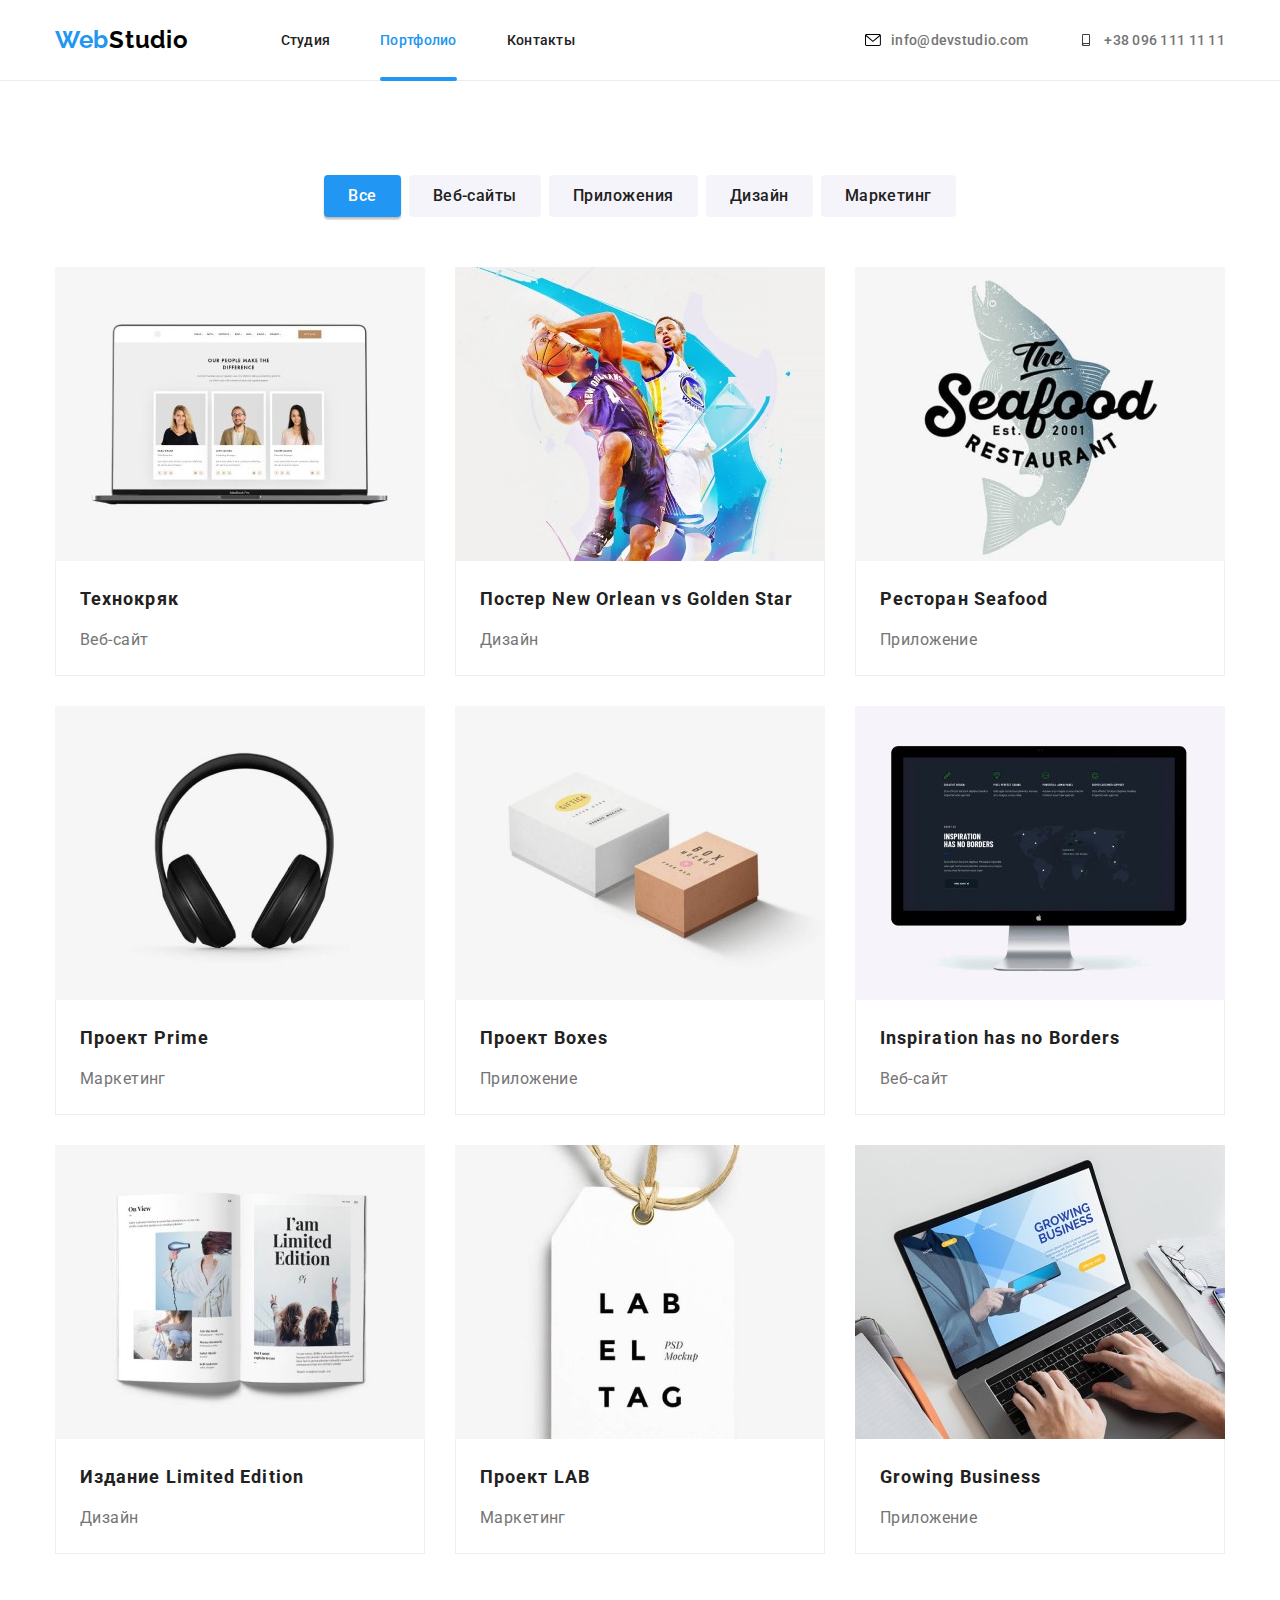
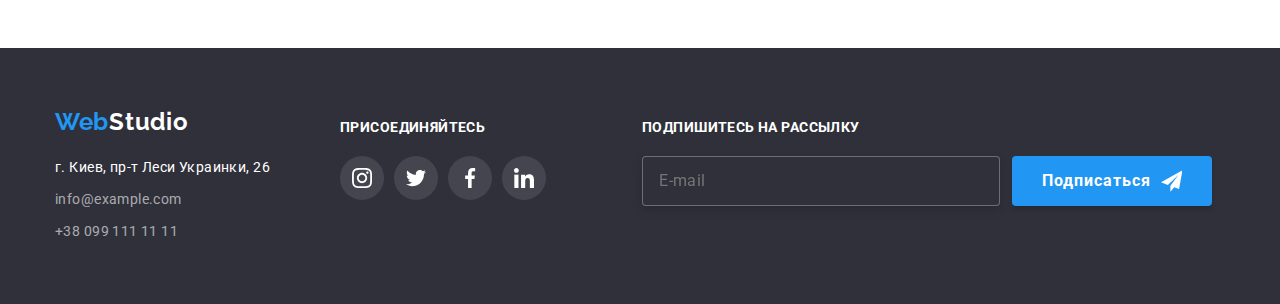
==== commit f0eb100e: "add full" ====
--- a/portfolio.html
+++ b/portfolio.html
@@ -70,10 +70,10 @@
 
         <ul class="nav-header__list list">
           <li class="nav-header__item">
-            <a href="./index.html" class="nav-header__link nav-header__link--accent">Студия</a>
+            <a href="./index.html" class="nav-header__link">Студия</a>
           </li>
           <li class="nav-header__item">
-            <a href="./portfolio.html" class="nav-header__link">Портфолио</a>
+            <a href="./portfolio.html" class="nav-header__link nav-header__link--accent">Портфолио</a>
           </li>
           <li class="nav-header__item">
             <a href="" class="nav-header__link">Контакты</a>
@@ -434,9 +434,10 @@
     </section>
   </main>
   <!-- Footer -->
-  <footer class="footer section">
+ <footer class="footer section">
     <div class="footer__container container">
       <!-- Address -->
+
       <div class="footer__contacts">
         <a href="index.html" class="logo fotter__logo">
           <span class="logo__accent">Web</span>Studio</a>
@@ -444,7 +445,9 @@
           <a class="footer-addres__location" href="https://goo.gl/maps/piqngm7oDQpEDh6u6" target="_blank"
             rel="noopener nofollow noreferrer">г. Киев, пр-т Леси Украинки, 26</a>
         </address>
+
         <!-- Auth Nav -->
+
         <ul class="footer__auth-nav footer-auth-nav list">
           <li class="footer-auth-nav__item">
             <a href="mailto:info@example.com" class="footer-auth-nav__link">info@example.com</a>
@@ -454,7 +457,9 @@
           </li>
         </ul>
       </div>
+
       <!-- Footer-join -->
+
       <div class="footer__join footer-join">
         <p class="footer-join__title uppercase">Присоединяйтесь</p>
         <div class="footer-socials">
@@ -492,18 +497,22 @@
       </div>
 
       <!-- Form Footer Subscription -->
+
       <form class="footer__subscribe-form subscribe-form" autocomplete="off">
         <div class="subscribe-form__fild">
           <label class="subscribe-form__label" for="email">Подпишитесь на рассылку</label>
           <input class="subscribe-form__input" type="email" name="email" id="email" placeholder="E-mail" />
         </div>
-        <div class="subscribe-form__button subscribe-form-button">
-          <button class="subscribe-form-button__btn" type="submit">Подписаться</button>
-          <svg class="subscribe-form-button__icon" width="24" height="24">
+        <!-- <div class="subscribe-form__button subscribe-form-button"> -->
+        <button class="subscribe-form-button__btn" type="submit">Подписаться <svg class="subscribe-form-button__icon"
+            width="24" height="24">
             <use href="./images/icons.svg#icon-icon-send"></use>
-          </svg>
-        </div>
-      </form>
+          </svg></button>
+        <!-- <svg class="subscribe-form-button__icon" width="24" height="24">
+              <use href="./images/icons.svg#icon-icon-send"></use>
+            </svg> -->
+    </div>
+    </form>
     </div>
   </footer>
   <script src="./js/menu.js"></script>
--- a/css/main.min.css
+++ b/css/main.min.css
@@ -1 +1 @@
-:root{--primary-text-color: #757575;--title-text-color: #212121;--accent-color: #2196f3;--primary-white-color: #ffffff;--secondary-black-color: #000000;--bg-color-grey: #2f303a;--bg-color-white-grey: #f5f4fa;--footer-auth-nav-color: rgba(255, 255, 255, 0.6);--transition-fast: 250ms cubic-bezier(0.4, 0, 0.2, 1)}/*! modern-normalize v1.1.0 | MIT License | https://github.com/sindresorhus/modern-normalize */*,::before,::after{-webkit-box-sizing:border-box;box-sizing:border-box}html{line-height:1.15;-webkit-text-size-adjust:100%;-moz-tab-size:4;-o-tab-size:4;tab-size:4}body{margin:0;font-family:system-ui,-apple-system,"Segoe UI",Roboto,Helvetica,Arial,sans-serif,"Apple Color Emoji","Segoe UI Emoji"}hr{height:0;color:inherit}abbr[title]{-webkit-text-decoration:underline dotted;text-decoration:underline dotted}b,strong{font-weight:bolder}code,kbd,samp,pre{font-family:ui-monospace,SFMono-Regular,Consolas,"Liberation Mono",Menlo,monospace;font-size:1em}small{font-size:80%}sub,sup{font-size:75%;line-height:0;position:relative;vertical-align:baseline}sub{bottom:-0.25em}sup{top:-0.5em}table{text-indent:0;border-color:inherit}button,input,optgroup,select,textarea{font-family:inherit;font-size:100%;line-height:1.15;margin:0}button,select{text-transform:none}button,[type=button],[type=reset],[type=submit]{-webkit-appearance:button}::-moz-focus-inner{border-style:none;padding:0}:-moz-focusring{outline:1px dotted ButtonText}:-moz-ui-invalid{box-shadow:none}legend{padding:0}progress{vertical-align:baseline}::-webkit-inner-spin-button,::-webkit-outer-spin-button{height:auto}[type=search]{-webkit-appearance:textfield;outline-offset:-2px}::-webkit-search-decoration{-webkit-appearance:none}::-webkit-file-upload-button{-webkit-appearance:button;font:inherit}summary{display:list-item}.visually-hidden{position:absolute;width:1px;height:1px;margin:-1px;border:0;padding:0;white-space:nowrap;-webkit-clip-path:inset(100%);clip-path:inset(100%);clip:rect(0 0 0 0);overflow:hidden}body{background-color:var(--primary-white-color);color:var(--primary-text-color);font-family:"Roboto",sans-serif;font-size:14px;letter-spacing:.03em}h1,h2,h3{color:var(--title-text-color)}img{max-width:100%;height:auto}.section{padding-top:60px;padding-bottom:60px}.section-title{font-size:28px;line-height:1.16;text-align:center}@media screen and (min-width: 1200px){.section-title{font-size:36px}}.container{outline:1px solid green;outline-offset:-1px;padding:0 15px;margin-left:auto;margin-right:auto;width:100%}@media screen and (min-width: 480px){.container{width:480px}}@media screen and (min-width: 768px){.container{width:768px}}@media screen and (min-width: 1200px){.container{width:1200px}}.list{padding:0;margin:0;list-style:none}.uppercase{text-transform:uppercase}h1,h2,h3,h4,p{margin:0}ul,ol{margin:0;padding:0}img{display:block}button{cursor:pointer}address{font-style:none}.logo{text-decoration:none;font-family:"Raleway",sans-serif;font-weight:700;font-size:26px;line-height:1.2;letter-spacing:.03em}.logo__accent{color:var(--accent-color)}.header__logo{padding-top:16px;padding-bottom:16px;color:var(--secondary-black-color)}@media screen and (min-width: 768px){.header__logo{padding-top:26px;padding-bottom:26px;font-size:24px;line-height:1.16}}@media screen and (min-width: 1200px){.header__logo{padding-top:24px;padding-bottom:25px}}.header{border-bottom:1px solid #ececec;position:relative}@media screen and (min-width: 768px){.header__container{display:-webkit-box;display:-ms-flexbox;display:flex;-webkit-box-align:center;-ms-flex-align:center;align-items:center}}.header__nav{display:-webkit-box;display:-ms-flexbox;display:flex;-webkit-box-align:center;-ms-flex-align:center;align-items:center}@media screen and (min-width: 768px){.header__nav{-webkit-box-pack:start;-ms-flex-pack:start;justify-content:start}}.nav-header__list{display:none;-webkit-box-align:center;-ms-flex-align:center;align-items:center}@media screen and (min-width: 768px){.nav-header__list{display:-webkit-box;display:-ms-flexbox;display:flex;margin-left:88px}}@media screen and (min-width: 1200px){.nav-header__list{margin-left:92px}}@media screen and (min-width: 768px){.nav-header__item:not(:last-child){margin-right:50px}}.nav-header__link{display:block;padding-top:32px;padding-bottom:32px;position:relative;color:var(--title-text-color);text-decoration:none;font-weight:500;line-height:1.15;letter-spacing:.02em;-webkit-transition:color var(--transition-fast);transition:color var(--transition-fast)}.nav-header__link:hover,.nav-header__link:focus{color:var(--accent-color)}.nav-header__link--accent{color:var(--accent-color)}.nav-header__link--accent::after{content:"";position:absolute;bottom:-1px;display:block;width:100%;height:4px;border-radius:2px;background-color:var(--accent-color)}.auth-nav{display:none;margin-left:auto}@media screen and (min-width: 768px){.auth-nav{display:-webkit-box;display:-ms-flexbox;display:flex;-webkit-box-orient:vertical;-webkit-box-direction:normal;-ms-flex-direction:column;flex-direction:column;gap:10px}}@media screen and (min-width: 1200px){.auth-nav{-webkit-box-orient:horizontal;-webkit-box-direction:normal;-ms-flex-direction:row;flex-direction:row;-webkit-column-gap:50px;-moz-column-gap:50px;column-gap:50px}}@media screen and (min-width: 768px){.auth-nav__item{display:-webkit-box;display:-ms-flexbox;display:flex;-webkit-box-align:center;-ms-flex-align:center;align-items:center}}.auth-nav__item:hover,.auth-nav__item:focus{fill:var(--accent-color)}.auth-nav__link{display:block;color:var(--primary-text-color);text-decoration:none;font-weight:500;font-size:12px;line-height:1.15;letter-spacing:.02em;-webkit-transition:color var(--transition-fast);transition:color var(--transition-fast)}.auth-nav__item:hover .auth-nav__link,.auth-nav__item:focus .auth-nav__link{color:var(--accent-color)}@media screen and (min-width: 1200px){.auth-nav__link{font-size:14px;padding-top:32px;padding-bottom:32px}}.auth-nav__icon{margin-right:8px;-webkit-transition:fill var(--transition-fast);transition:fill var(--transition-fast)}@media screen and (min-width: 1200px){.auth-nav__icon{margin-right:10px}}.hero{padding-top:118px;padding-bottom:118px;margin-left:auto;margin-right:auto;background-color:var(--bg-color-grey);background-image:-webkit-gradient(linear, left top, left bottom, from(rgba(48, 49, 59, 0.4)), to(rgba(48, 49, 59, 0.4))),url(../images/hero/hero_mob.jpg);background-image:linear-gradient(rgba(48, 49, 59, 0.4), rgba(48, 49, 59, 0.4)),url(../images/hero/hero_mob.jpg);background-repeat:no-repeat;background-size:cover;background-position:50% 50%}@media(min-device-pixel-ratio: 2),(-webkit-min-device-pixel-ratio: 2),(min-resolution: 192dpi),(min-resolution: 2dppx){.hero{background-image:-webkit-gradient(linear, left top, left bottom, from(rgba(48, 49, 59, 0.4)), to(rgba(48, 49, 59, 0.4))),url(../images/hero/hero_mob@2x.jpg);background-image:linear-gradient(rgba(48, 49, 59, 0.4), rgba(48, 49, 59, 0.4)),url(../images/hero/hero_mob@2x.jpg)}}@media screen and (min-width: 768px){.hero{background-image:url(../images/hero/hero_tab.jpg)}}@media screen and (min-width: 768px)and (min-device-pixel-ratio: 2),screen and (min-width: 768px)and (-webkit-min-device-pixel-ratio: 2),screen and (min-width: 768px)and (min-resolution: 192dpi),screen and (min-width: 768px)and (min-resolution: 2dppx){.hero{background-image:url(../images/hero/hero_tab@2x.jpg)}}@media screen and (min-width: 1200px){.hero{background-image:url(../images/hero/hero_lap.jpg)}}@media screen and (min-width: 1200px)and (min-device-pixel-ratio: 2),screen and (min-width: 1200px)and (-webkit-min-device-pixel-ratio: 2),screen and (min-width: 1200px)and (min-resolution: 192dpi),screen and (min-width: 1200px)and (min-resolution: 2dppx){.hero{background-image:url(../images/hero/hero_lap@2x.jpg)}}@media screen and (min-width: 480px){.hero{max-width:480px}}@media screen and (min-width: 768px){.hero{max-width:768px}}@media screen and (min-width: 1200px){.hero{max-width:1600px}}.hero__container{text-align:center}.hero__title{margin-bottom:30px;margin-left:auto;margin-right:auto;max-width:360px;color:var(--primary-white-color);font-weight:900;font-size:26px;line-height:1.62;letter-spacing:.06em}.hero__button{min-width:200px;min-height:50px;padding:10px 32px;position:relative;color:var(--primary-white-color);background-color:var(--accent-color);cursor:pointer;font-family:"Roboto",sans-serif;font-weight:700;font-size:16px;line-height:1.88;letter-spacing:.06em;border-radius:4px;border:2px solid rgba(0,0,0,0);-webkit-box-shadow:0px 4px 4px rgba(0,0,0,.15);box-shadow:0px 4px 4px rgba(0,0,0,.15);-webkit-transition:background-color var(--transition-fast);transition:background-color var(--transition-fast)}.hero__button:hover,.hero__button:focus{background-color:#188ce8}@media screen and (min-width: 768px){.feature-list{display:-webkit-box;display:-ms-flexbox;display:flex;margin-left:auto;margin-right:auto;-webkit-box-align:stretch;-ms-flex-align:stretch;align-items:stretch;-ms-flex-wrap:wrap;flex-wrap:wrap;gap:30px}}@media screen and (min-width: 1200px){.feature-list{-webkit-box-align:center;-ms-flex-align:center;align-items:center}}.feature-list__item{text-align:center}@media screen and (man-width: 767px){.feature-list__item:not(:last-child){margin-bottom:30px}}@media screen and (min-width: 768px){.feature-list__item{width:354px}}@media screen and (min-width: 1200px){.feature-list__item{width:270px}}.feature-list__thumb{height:120px;padding:25px 100px;margin-bottom:30px;background-color:var(--bg-color-white-grey)}.feature-list__title{margin-bottom:30px;font-size:14px;line-height:1.14}@media screen and (min-width: 768px){.feature-list__title{margin-bottom:10px;text-align:left}}.feature-list__text{line-height:1.71;text-align:left}.activity{padding-top:0;display:none}@media screen and (min-width: 1200px){.activity{display:block}}.activity__title{margin-bottom:50px}.activity-list{display:-webkit-box;display:-ms-flexbox;display:flex;-ms-flex-wrap:wrap;flex-wrap:wrap;gap:30px}.activity-list__item{max-width:370px;position:relative}.activity-list__text{display:-webkit-box;display:-ms-flexbox;display:flex;-webkit-box-pack:center;-ms-flex-pack:center;justify-content:center;-webkit-box-align:center;-ms-flex-align:center;align-items:center;width:100%;min-height:70px;position:absolute;bottom:0;left:0;z-index:1;font-weight:700;font-size:14px;line-height:1.14;letter-spacing:.03em;color:var(--primary-white-color);background:rgba(47,48,58,.8)}.team{background-color:var(--bg-color-white-grey)}.team__title{margin-bottom:30px}@media screen and (min-width: 1200px){.team__title{margin-bottom:50px}}.team-list{display:-webkit-box;display:-ms-flexbox;display:flex;-webkit-box-orient:vertical;-webkit-box-direction:normal;-ms-flex-direction:column;flex-direction:column;-ms-flex-wrap:wrap;flex-wrap:wrap;gap:30px}@media screen and (min-width: 768px){.team-list{-webkit-box-orient:horizontal;-webkit-box-direction:normal;-ms-flex-direction:row;flex-direction:row}}.team-list__item{display:-webkit-box;display:-ms-flexbox;display:flex;-webkit-box-orient:vertical;-webkit-box-direction:normal;-ms-flex-direction:column;flex-direction:column;max-width:450px;padding-bottom:30px;-webkit-box-align:center;-ms-flex-align:center;align-items:center;background-color:var(--primary-white-color);-webkit-box-shadow:0px 1px 3px rgba(0,0,0,.12),0px 1px 1px rgba(0,0,0,.14),0px 2px 1px rgba(0,0,0,.2);box-shadow:0px 1px 3px rgba(0,0,0,.12),0px 1px 1px rgba(0,0,0,.14),0px 2px 1px rgba(0,0,0,.2);border-radius:0px 0px 4px 4px}@media screen and (min-width: 768px){.team-list__item{max-width:354px}}@media screen and (min-width: 1200px){.team-list__item{max-width:270px}}.team-list__img{margin-bottom:30px}.team-list__name{margin-bottom:10px;font-weight:500;font-size:16px;line-height:1.18}.team-list__profession{margin-bottom:16px;font-size:16px;line-height:1.18}.social-icons{display:-webkit-box;display:-ms-flexbox;display:flex;-webkit-box-align:center;-ms-flex-align:center;align-items:center;gap:10px}.social-icons__item{position:relative;width:44px;height:44px;padding:12px;fill:#afb1b8;border-radius:50%;-webkit-transition:fill var(--transition-fast),background-color var(--transition-fast);transition:fill var(--transition-fast),background-color var(--transition-fast)}.social-icons__item:hover,.social-icons__item:focus{fill:var(--primary-white-color);background-color:var(--accent-color)}.regular__title{margin-bottom:30px}@media screen and (min-width: 1200px){.regular__title{margin-bottom:50px}}.regular-list{display:-webkit-box;display:-ms-flexbox;display:flex;-ms-flex-line-pack:center;align-content:center;gap:30px;-webkit-box-pack:center;-ms-flex-pack:center;justify-content:center;-ms-flex-wrap:wrap;flex-wrap:wrap}.regular-list__item{width:210px;height:92px;padding:16px 52px;fill:#afb1b8;border:1px solid #afb1b8;border-radius:4px;-webkit-transition:fill var(--transition-fast),border-color var(--transition-fast);transition:fill var(--transition-fast),border-color var(--transition-fast)}.regular-list__item:hover,.regular-list__item:focus{fill:var(--accent-color);border-color:var(--accent-color)}@media screen and (min-width: 768px){.regular-list__item{width:226px;padding:16px 60px}}@media screen and (min-width: 1200px){.regular-list__item{width:170px;padding:16px 32px}}.regular-list__icon{fill:inherit}.footer{padding-top:60px;padding-bottom:60px;color:var(--primary-white-color);background-color:var(--bg-color-grey)}.footer__container{text-align:center}@media screen and (min-width: 768px){.footer__container{display:-webkit-box;display:-ms-flexbox;display:flex;-ms-flex-wrap:wrap;flex-wrap:wrap}}@media screen and (min-width: 1200px){.footer__container{-ms-flex-wrap:nowrap;flex-wrap:nowrap;text-align:start}}.fotter__logo{color:var(--primary-white-color);line-height:1.19;font-size:24px}@media screen and (min-width: 768px)and (max-width: 1199px){.footer__contacts{margin-left:76px}}@media screen and (min-width: 1200px){.footer__contacts{margin-right:70px}}.footer__addres{margin-top:20px}.footer-addres__location{color:var(--primary-white-color);text-decoration:none;font-style:normal;line-height:1.7}.footer__auth-nav{display:-webkit-box;display:-ms-flexbox;display:flex;-webkit-box-orient:vertical;-webkit-box-direction:normal;-ms-flex-direction:column;flex-direction:column;margin-top:8px}.footer-auth-nav__item:nth-child(even){margin-top:8px}.footer-auth-nav__link{color:var(--footer-auth-nav-color);text-decoration:none;line-height:1.7;-webkit-transition:color var(--transition-fast);transition:color var(--transition-fast)}.footer-auth-nav__link:hover,.footer-auth-nav__link:focus{color:var(--accent-color)}.footer__join{margin-top:60px}@media screen and (min-width: 768px)and (max-width: 1199px){.footer__join{margin-top:5px;margin-left:165px}}@media screen and (min-width: 1200px){.footer__join{margin-top:12px}}.footer-join__title{margin-bottom:20px;font-weight:700;line-height:1.14;letter-spacing:.03em}.footer-icons{display:-webkit-box;display:-ms-flexbox;display:flex;-webkit-box-align:center;-ms-flex-align:center;align-items:center;-webkit-box-pack:center;-ms-flex-pack:center;justify-content:center;gap:10px}.footer-icons__item{width:44px;height:44px;padding:12px;position:relative;fill:var(--primary-white-color);background-color:rgba(255,255,255,.1);border-radius:50%;-webkit-transition:background-color var(--transition-fast);transition:background-color var(--transition-fast)}.footer-icons__item:hover,.footer-icons__item:focus{background-color:var(--accent-color)}.footer__subscribe-form{margin-top:60px;margin-left:auto;margin-right:auto}@media screen and (min-width: 1200px){.footer__subscribe-form{display:-webkit-box;display:-ms-flexbox;display:flex;-webkit-box-align:end;-ms-flex-align:end;align-items:flex-end;gap:12px;min-width:570px;height:86px;margin-left:96px;margin-top:12px}}.subscribe-form__fild{display:-webkit-box;display:-ms-flexbox;display:flex;-webkit-box-orient:vertical;-webkit-box-direction:normal;-ms-flex-direction:column;flex-direction:column;gap:20px;margin-bottom:20px}@media screen and (min-width: 768px){.subscribe-form__fild{width:450px}}@media screen and (min-width: 1200px){.subscribe-form__fild{width:358px;margin-bottom:0}}.subscribe-form__label{font-weight:700;font-size:14px;line-height:1.14;letter-spacing:.03em;text-transform:uppercase}.subscribe-form__input{height:50px;padding:15px 16px;outline:none;font-size:16px;line-height:1.25;letter-spacing:.03em;color:rgba(255,255,255,.6);background-color:var(--bg-color-grey);border:1px solid rgba(255,255,255,.3);-webkit-filter:drop-shadow(0px 4px 4px rgba(0, 0, 0, 0.15));filter:drop-shadow(0px 4px 4px rgba(0, 0, 0, 0.15));border-radius:4px}@media screen and (min-width: 1200px){.subscribe-form__input{display:-webkit-box;display:-ms-flexbox;display:flex;-webkit-box-align:center;-ms-flex-align:center;align-items:center}}.subscribe-form-button__btn{display:-webkit-inline-box;display:-ms-inline-flexbox;display:inline-flex;-webkit-box-align:center;-ms-flex-align:center;align-items:center;-webkit-box-pack:left;-ms-flex-pack:left;justify-content:left;padding:16px 28px;gap:10px;width:200px;height:50px;font-weight:700;font-size:16px;line-height:1.87;letter-spacing:.06em;color:var(--primary-white-color);background-color:var(--accent-color);-webkit-box-shadow:0px 4px 4px rgba(0,0,0,.15);box-shadow:0px 4px 4px rgba(0,0,0,.15);border-radius:4px;border-color:rgba(0,0,0,0)}.filter-list{display:-webkit-box;display:-ms-flexbox;display:flex;min-width:73px;-ms-flex-wrap:wrap;flex-wrap:wrap;-webkit-box-pack:left;-ms-flex-pack:left;justify-content:left;row-gap:16px;-webkit-column-gap:8px;-moz-column-gap:8px;column-gap:8px;margin-bottom:40px}@media screen and (min-width: 768px){.filter-list{margin-bottom:30px;-webkit-box-pack:center;-ms-flex-pack:center;justify-content:center}}@media screen and (min-width: 1200px){.filter-list{margin-bottom:50px}}.filter-list__button{padding:6px 22px;background-color:var(--bg-color-white-grey);color:var(--title-text-color);font-family:"Roboto",sans-serif;font-weight:500;font-size:16px;line-height:1.62;letter-spacing:.03em;border-radius:4px;border-color:rgba(0,0,0,0);cursor:pointer;-webkit-transition:background-color var(--transition-fast),color var(--transition-fast),-webkit-box-shadow var(--transition-fast);transition:background-color var(--transition-fast),color var(--transition-fast),-webkit-box-shadow var(--transition-fast);transition:background-color var(--transition-fast),color var(--transition-fast),box-shadow var(--transition-fast);transition:background-color var(--transition-fast),color var(--transition-fast),box-shadow var(--transition-fast),-webkit-box-shadow var(--transition-fast)}.filter-list__button--current{background-color:var(--accent-color);color:var(--primary-white-color);-webkit-box-shadow:0px 3px 1px rgba(0,0,0,.1),0px 1px 2px rgba(0,0,0,.08),0px 2px 2px rgba(0,0,0,.12);box-shadow:0px 3px 1px rgba(0,0,0,.1),0px 1px 2px rgba(0,0,0,.08),0px 2px 2px rgba(0,0,0,.12)}.filter-list__button:hover,.filter-list__button:focus{background-color:var(--accent-color);color:var(--primary-white-color);-webkit-box-shadow:0px 3px 1px rgba(0,0,0,.1),0px 1px 2px rgba(0,0,0,.08),0px 2px 2px rgba(0,0,0,.12);box-shadow:0px 3px 1px rgba(0,0,0,.1),0px 1px 2px rgba(0,0,0,.08),0px 2px 2px rgba(0,0,0,.12)}.examples-list{display:-webkit-box;display:-ms-flexbox;display:flex;-ms-flex-wrap:wrap;flex-wrap:wrap;gap:30px;-ms-flex-preferred-size:450px;flex-basis:450px}@media screen and (min-width: 768px){.examples-list{-ms-flex-preferred-size:354px;flex-basis:354px}}@media screen and (min-width: 1200px){.examples-list{-ms-flex-preferred-size:370px;flex-basis:370px}}.examples-list__item{display:block;width:100%}@media screen and (min-width: 768px){.examples-list__item{width:354px}}@media screen and (min-width: 1200px){.examples-list__item{width:370px}}.examples-list__item:hover{-webkit-box-shadow:0px 1px 1px rgba(0,0,0,.12),0px 4px 4px rgba(0,0,0,.06),1px 4px 6px rgba(0,0,0,.16);box-shadow:0px 1px 1px rgba(0,0,0,.12),0px 4px 4px rgba(0,0,0,.06),1px 4px 6px rgba(0,0,0,.16)}.examples-list__card{text-decoration:none}.examples-list__thumb{position:relative;overflow:hidden}.examples-list__overlay{position:absolute;bottom:0;left:0;-webkit-transform:translateY(100%);transform:translateY(100%);width:100%;height:100%;padding:77px 24px;font-style:normal;font-size:18px;line-height:1.56;letter-spacing:.03em;color:var(--primary-white-color);background:rgba(33,150,243,.9);-webkit-transition:-webkit-transform 400ms;transition:-webkit-transform 400ms;transition:transform 400ms;transition:transform 400ms, -webkit-transform 400ms}.examples-list__item:hover .examples-list__overlay{-webkit-transform:translateY(0);transform:translateY(0)}@media screen and (min-width: 768px){.examples-list__overlay{padding:49px 24px 77px 24px}}@media screen and (min-width: 1200px){.examples-list__overlay{padding:63px 24px}}.examples-list__text{padding:20px 24px;display:-webkit-box;display:-ms-flexbox;display:flex;-webkit-box-orient:vertical;-webkit-box-direction:normal;-ms-flex-direction:column;flex-direction:column;gap:4px;border-right:1px solid #eee;border-bottom:1px solid #eee;border-left:1px solid #eee}.examples-list__title{margin-bottom:4px;font-size:18px;line-height:2;letter-spacing:.06em}.examples-list__desc{color:var(--primary-text-color);font-size:16px;line-height:1.87}.backdrop{width:100%;height:100%;position:fixed;top:0;left:0;background-color:rgba(0,0,0,.2);opacity:1;visibility:visible;pointer-events:initial;overflow-y:scroll;z-index:11;-webkit-transition:opacity 400ms ease-in,visibility 400ms ease-in;transition:opacity 400ms ease-in,visibility 400ms ease-in}.backdrop.is-hidden{opacity:0;visibility:hidden;pointer-events:none}.modal{padding:40px;width:450px;height:609px;position:absolute;top:50%;left:50%;-webkit-transform:translate(-50%, -50%);transform:translate(-50%, -50%);background-color:var(--primary-white-color);-webkit-box-shadow:0px 1px 3px rgba(0,0,0,.12),0px 1px 1px rgba(0,0,0,.14),0px 2px 1px rgba(0,0,0,.2);box-shadow:0px 1px 3px rgba(0,0,0,.12),0px 1px 1px rgba(0,0,0,.14),0px 2px 1px rgba(0,0,0,.2);border-radius:4px}@media screen and (min-width: 1200px){.modal{width:528px;height:581px}}.modal__btn{display:-webkit-box;display:-ms-flexbox;display:flex;-webkit-box-align:center;-ms-flex-align:center;align-items:center;width:30px;height:30px;position:absolute;border-radius:50% 50%;background-color:#fff;border:1px solid rgba(0,0,0,.1);top:0;right:0;-webkit-transform:translate(-8px, 8px);transform:translate(-8px, 8px)}.modal__btn:focus .modal__icon{fill:var(--accent-color)}.modal__icon{-webkit-transition:fill var(--transition-fast);transition:fill var(--transition-fast)}.form-data{max-width:448px;margin-left:auto;margin-right:auto}.form-data__title{margin-bottom:12px;font-size:20px;line-height:1.15;text-align:center;letter-spacing:.03em;color:var(--title-text-color)}.form-field{display:-webkit-box;display:-ms-flexbox;display:flex;-webkit-box-orient:vertical;-webkit-box-direction:normal;-ms-flex-direction:column;flex-direction:column;margin-bottom:10px;position:relative}.form-field__label{margin-bottom:4px;font-weight:400;font-size:12px;line-height:1.16;letter-spacing:.01em}.form-field__input{padding:11px 12px 11px 42px;outline:1px solid rgba(0,0,0,0);cursor:pointer;border:1px solid rgba(33,33,33,.2);border-radius:4px}.form-field__input:focus{border-color:var(--accent-color)}.form-field__icon{position:absolute;top:50%;left:12px}.form-field__input:focus+.form-field__icon{fill:var(--accent-color)}.form-field--textarea-shift{margin-bottom:20px}.form-field__textarea{padding:12px 16px;width:100%;height:120px;font-size:14px;line-height:1.14;letter-spacing:.01em;color:var(--primary-text-color);border-radius:4px;border:1px solid rgba(33,33,33,.2);outline:none;cursor:pointer;resize:none}.form-field__textarea:focus{border-color:var(--accent-color)}.form-field__textarea::-webkit-input-placeholder{color:rgba(117,117,117,.5)}.form-field__textarea::-moz-placeholder{color:rgba(117,117,117,.5)}.form-field__textarea:-ms-input-placeholder{color:rgba(117,117,117,.5)}.form-field__textarea::-ms-input-placeholder{color:rgba(117,117,117,.5)}.form-field__textarea::placeholder{color:rgba(117,117,117,.5)}.checkbox{display:-webkit-box;display:-ms-flexbox;display:flex;-webkit-box-pack:end;-ms-flex-pack:end;justify-content:flex-end;-webkit-box-align:center;-ms-flex-align:center;align-items:center;margin-bottom:30px;position:relative}@media screen and (min-width: 480px){.checkbox{-webkit-box-pack:center;-ms-flex-pack:center;justify-content:center}}@media screen and (min-width: 1200px){.checkbox{-webkit-box-pack:end;-ms-flex-pack:end;justify-content:flex-end}}.checkbox__label{padding-left:24px;font-weight:400;font-size:12px;line-height:1.16;letter-spacing:.03em}@media screen and (min-width: 1200px){.checkbox__label{width:1200px;padding-left:35px;font-size:14px;line-height:1.71}}.checkbox__terms{text-underline-position:under;color:var(--accent-color)}.check-box{display:-webkit-box;display:-ms-flexbox;display:flex;-webkit-box-pack:center;-ms-flex-pack:center;justify-content:center;width:16px;height:15px;position:absolute;top:50%;left:0px;-webkit-transform:translateY(-50%);transform:translateY(-50%);outline:2px solid var(--title-text-color);outline-offset:-2px;border-radius:2px;-webkit-transition:outline-color var(--transition-fast),background-color var(--transition-fast);transition:outline-color var(--transition-fast),background-color var(--transition-fast)}@media screen and (min-width: 1200px){.check-box{left:12px}}.checkbox__input:checked+.check-box{outline-color:var(--accent-color);background-color:var(--accent-color)}.form-data__button-submit{display:block;margin-left:auto;margin-right:auto;min-width:200px;height:50px;font-weight:700;font-size:16px;line-height:1.88;letter-spacing:.06em;color:var(--primary-white-color);background-color:var(--accent-color);-webkit-box-shadow:0px 4px 4px rgba(0,0,0,.15);box-shadow:0px 4px 4px rgba(0,0,0,.15);border-radius:4px;border-color:rgba(0,0,0,0)}.menu-btn{margin-left:auto;padding:0;border:none;background-color:rgba(0,0,0,0);border-color:rgba(0,0,0,0)}.menu-btn.is-open{position:relative;top:0px;right:0px;z-index:100}@media screen and (min-width: 768px){.menu-btn{display:none}}.menu-btn__open{opacity:1}.menu-btn:active .menu-btn__open{fill:var(--accent-color)}.menu-btn.is-open .menu-btn__open{opacity:0}.menu-btn__close{opacity:0}.menu-btn:active .menu-btn__close{fill:var(--accent-color)}.menu-btn.is-open .menu-btn__close{opacity:1}@media screen and (min-width: 768px){.mobile-container{display:none}}.mobile-menu{display:-webkit-box;display:-ms-flexbox;display:flex;-webkit-box-orient:vertical;-webkit-box-direction:normal;-ms-flex-direction:column;flex-direction:column;margin-left:auto;margin-right:auto;padding:48px 40px;max-width:480px;height:100%;background-color:#fff;z-index:22}.menu-section{margin-bottom:auto}.menu-section__item:not(:last-child){margin-bottom:32px}.menu-section__link{text-decoration:none;font-weight:500;font-size:40px;line-height:1.17;letter-spacing:.02em;color:#212121}.menu-section__link--accent{color:var(--accent-color)}.menu-group{margin-bottom:64px}.menu-group__item:not(:last-child){margin-bottom:32px}.menu-group__tel{text-decoration:none;font-weight:500;font-size:34px;line-height:1.17;letter-spacing:.02em;color:var(--accent-color)}.menu-group__email{text-decoration:none;font-weight:500;font-size:24px;line-height:1.16;letter-spacing:.02em;color:var(--primary-text-color)}.menu-socials{display:-webkit-box;display:-ms-flexbox;display:flex;-ms-flex-wrap:wrap;flex-wrap:wrap;font-weight:500;font-size:18px;line-height:1.22;letter-spacing:.02em;color:var(--accent-color)}.menu-socials__item{padding-right:10px;margin-right:10px;border-right:1px solid rgba(33,33,33,.2)}.menu-socials__item:last-child{border:none}.menu-socials__link{text-decoration:none;font-weight:500;font-size:18px;line-height:1.22;letter-spacing:.02em;color:var(--accent-color)}/*# sourceMappingURL=main.min.css.map */+:root{--primary-text-color: #757575;--title-text-color: #212121;--accent-color: #2196f3;--primary-white-color: #ffffff;--secondary-black-color: #000000;--bg-color-grey: #2f303a;--bg-color-white-grey: #f5f4fa;--footer-auth-nav-color: rgba(255, 255, 255, 0.6);--transition-fast: 250ms cubic-bezier(0.4, 0, 0.2, 1)}/*! modern-normalize v1.1.0 | MIT License | https://github.com/sindresorhus/modern-normalize */*,::before,::after{-webkit-box-sizing:border-box;box-sizing:border-box}html{line-height:1.15;-webkit-text-size-adjust:100%;-moz-tab-size:4;-o-tab-size:4;tab-size:4}body{margin:0;font-family:system-ui,-apple-system,"Segoe UI",Roboto,Helvetica,Arial,sans-serif,"Apple Color Emoji","Segoe UI Emoji"}hr{height:0;color:inherit}abbr[title]{-webkit-text-decoration:underline dotted;text-decoration:underline dotted}b,strong{font-weight:bolder}code,kbd,samp,pre{font-family:ui-monospace,SFMono-Regular,Consolas,"Liberation Mono",Menlo,monospace;font-size:1em}small{font-size:80%}sub,sup{font-size:75%;line-height:0;position:relative;vertical-align:baseline}sub{bottom:-0.25em}sup{top:-0.5em}table{text-indent:0;border-color:inherit}button,input,optgroup,select,textarea{font-family:inherit;font-size:100%;line-height:1.15;margin:0}button,select{text-transform:none}button,[type=button],[type=reset],[type=submit]{-webkit-appearance:button}::-moz-focus-inner{border-style:none;padding:0}:-moz-focusring{outline:1px dotted ButtonText}:-moz-ui-invalid{box-shadow:none}legend{padding:0}progress{vertical-align:baseline}::-webkit-inner-spin-button,::-webkit-outer-spin-button{height:auto}[type=search]{-webkit-appearance:textfield;outline-offset:-2px}::-webkit-search-decoration{-webkit-appearance:none}::-webkit-file-upload-button{-webkit-appearance:button;font:inherit}summary{display:list-item}.visually-hidden{position:absolute;width:1px;height:1px;margin:-1px;border:0;padding:0;white-space:nowrap;-webkit-clip-path:inset(100%);clip-path:inset(100%);clip:rect(0 0 0 0);overflow:hidden}body{background-color:var(--primary-white-color);color:var(--primary-text-color);font-family:"Roboto",sans-serif;font-size:14px;letter-spacing:.03em}body.no-scroll{overflow:hidden}h1,h2,h3{color:var(--title-text-color)}img{max-width:100%;height:auto}.section{padding-top:60px;padding-bottom:60px}@media screen and (min-width: 1200px){.section{padding-top:94px;padding-bottom:94px}}.section-title{font-size:28px;line-height:1.16;text-align:center}@media screen and (min-width: 1200px){.section-title{font-size:36px}}.container{padding:0 15px;margin-left:auto;margin-right:auto;width:100%}@media screen and (min-width: 480px){.container{width:480px}}@media screen and (min-width: 768px){.container{width:768px}}@media screen and (min-width: 1200px){.container{width:1200px}}.list{padding:0;margin:0;list-style:none}.uppercase{text-transform:uppercase}h1,h2,h3,h4,p{margin:0}ul,ol{margin:0;padding:0}img{display:block}button{cursor:pointer}address{font-style:none}.logo{text-decoration:none;font-family:"Raleway",sans-serif;font-weight:700;font-size:26px;line-height:1.2;letter-spacing:.03em}.logo__accent{color:var(--accent-color)}.header__logo{padding-top:16px;padding-bottom:16px;color:var(--secondary-black-color)}@media screen and (min-width: 768px){.header__logo{padding-top:26px;padding-bottom:26px;font-size:24px;line-height:1.16}}@media screen and (min-width: 1200px){.header__logo{padding-top:24px;padding-bottom:25px}}.header{border-bottom:1px solid #ececec;position:relative}@media screen and (min-width: 768px){.header__container{display:-webkit-box;display:-ms-flexbox;display:flex;-webkit-box-align:center;-ms-flex-align:center;align-items:center}}.header__nav{display:-webkit-box;display:-ms-flexbox;display:flex;-webkit-box-align:center;-ms-flex-align:center;align-items:center}@media screen and (min-width: 768px){.header__nav{-webkit-box-pack:start;-ms-flex-pack:start;justify-content:start}}.nav-header__list{display:none;-webkit-box-align:center;-ms-flex-align:center;align-items:center}@media screen and (min-width: 768px){.nav-header__list{display:-webkit-box;display:-ms-flexbox;display:flex;margin-left:88px}}@media screen and (min-width: 1200px){.nav-header__list{margin-left:92px}}@media screen and (min-width: 768px){.nav-header__item:not(:last-child){margin-right:50px}}.nav-header__link{display:block;padding-top:32px;padding-bottom:32px;position:relative;color:var(--title-text-color);text-decoration:none;font-weight:500;line-height:1.15;letter-spacing:.02em;-webkit-transition:color var(--transition-fast);transition:color var(--transition-fast)}.nav-header__link:hover,.nav-header__link:focus{color:var(--accent-color)}.nav-header__link--accent{color:var(--accent-color)}.nav-header__link--accent::after{content:"";position:absolute;bottom:-1px;display:block;width:100%;height:4px;border-radius:2px;background-color:var(--accent-color)}.auth-nav{display:none;margin-left:auto}@media screen and (min-width: 768px){.auth-nav{display:-webkit-box;display:-ms-flexbox;display:flex;-webkit-box-orient:vertical;-webkit-box-direction:normal;-ms-flex-direction:column;flex-direction:column;gap:10px}}@media screen and (min-width: 1200px){.auth-nav{-webkit-box-orient:horizontal;-webkit-box-direction:normal;-ms-flex-direction:row;flex-direction:row;-webkit-column-gap:50px;-moz-column-gap:50px;column-gap:50px}}@media screen and (min-width: 768px){.auth-nav__item{display:-webkit-box;display:-ms-flexbox;display:flex;-webkit-box-align:center;-ms-flex-align:center;align-items:center}}.auth-nav__item:hover,.auth-nav__item:focus{fill:var(--accent-color)}.auth-nav__link{display:block;color:var(--primary-text-color);text-decoration:none;font-weight:500;font-size:12px;line-height:1.15;letter-spacing:.02em;-webkit-transition:color var(--transition-fast);transition:color var(--transition-fast)}.auth-nav__item:hover .auth-nav__link,.auth-nav__item:focus .auth-nav__link{color:var(--accent-color)}@media screen and (min-width: 1200px){.auth-nav__link{font-size:14px;padding-top:32px;padding-bottom:32px}}.auth-nav__icon{margin-right:8px;-webkit-transition:fill var(--transition-fast);transition:fill var(--transition-fast)}@media screen and (min-width: 1200px){.auth-nav__icon{margin-right:10px}}.hero{padding-top:118px;padding-bottom:118px;margin-left:auto;margin-right:auto;background-color:var(--bg-color-grey);background-image:-webkit-gradient(linear, left top, left bottom, from(rgba(48, 49, 59, 0.4)), to(rgba(48, 49, 59, 0.4))),url(../images/hero/hero_mob.jpg);background-image:linear-gradient(rgba(48, 49, 59, 0.4), rgba(48, 49, 59, 0.4)),url(../images/hero/hero_mob.jpg);background-repeat:no-repeat;background-size:cover;background-position:50% 50%}@media(min-device-pixel-ratio: 2),(-webkit-min-device-pixel-ratio: 2),(min-resolution: 192dpi),(min-resolution: 2dppx){.hero{background-image:-webkit-gradient(linear, left top, left bottom, from(rgba(48, 49, 59, 0.4)), to(rgba(48, 49, 59, 0.4))),url(../images/hero/hero_mob@2x.jpg);background-image:linear-gradient(rgba(48, 49, 59, 0.4), rgba(48, 49, 59, 0.4)),url(../images/hero/hero_mob@2x.jpg)}}@media screen and (min-width: 768px){.hero{background-image:url(../images/hero/hero_tab.jpg)}}@media screen and (min-width: 768px)and (min-device-pixel-ratio: 2),screen and (min-width: 768px)and (-webkit-min-device-pixel-ratio: 2),screen and (min-width: 768px)and (min-resolution: 192dpi),screen and (min-width: 768px)and (min-resolution: 2dppx){.hero{background-image:url(../images/hero/hero_tab@2x.jpg)}}@media screen and (min-width: 1200px){.hero{background-image:url(../images/hero/hero_lap.jpg)}}@media screen and (min-width: 1200px)and (min-device-pixel-ratio: 2),screen and (min-width: 1200px)and (-webkit-min-device-pixel-ratio: 2),screen and (min-width: 1200px)and (min-resolution: 192dpi),screen and (min-width: 1200px)and (min-resolution: 2dppx){.hero{background-image:url(../images/hero/hero_lap@2x.jpg)}}@media screen and (min-width: 480px){.hero{max-width:480px}}@media screen and (min-width: 768px){.hero{max-width:768px}}@media screen and (min-width: 1200px){.hero{max-width:1600px}}.hero__container{text-align:center}.hero__title{margin-bottom:30px;margin-left:auto;margin-right:auto;max-width:360px;color:var(--primary-white-color);font-weight:900;font-size:26px;line-height:1.62;letter-spacing:.06em}.hero__button{min-width:200px;min-height:50px;padding:10px 32px;position:relative;color:var(--primary-white-color);background-color:var(--accent-color);cursor:pointer;font-family:"Roboto",sans-serif;font-weight:700;font-size:16px;line-height:1.88;letter-spacing:.06em;border-radius:4px;border:2px solid rgba(0,0,0,0);-webkit-box-shadow:0px 4px 4px rgba(0,0,0,.15);box-shadow:0px 4px 4px rgba(0,0,0,.15);-webkit-transition:background-color var(--transition-fast);transition:background-color var(--transition-fast)}.hero__button:hover,.hero__button:focus{background-color:#188ce8}@media screen and (min-width: 768px){.feature-list{display:-webkit-box;display:-ms-flexbox;display:flex;margin-left:auto;margin-right:auto;-webkit-box-align:stretch;-ms-flex-align:stretch;align-items:stretch;-ms-flex-wrap:wrap;flex-wrap:wrap;gap:30px}}@media screen and (min-width: 1200px){.feature-list{-webkit-box-align:center;-ms-flex-align:center;align-items:center}}.feature-list__item{text-align:center}@media screen and (man-width: 767px){.feature-list__item:not(:last-child){margin-bottom:30px}}@media screen and (min-width: 768px){.feature-list__item{width:354px}}@media screen and (min-width: 1200px){.feature-list__item{width:270px}}.feature-list__thumb{height:120px;padding:25px 100px;margin-bottom:30px;background-color:var(--bg-color-white-grey)}.feature-list__title{margin-bottom:30px;font-size:14px;line-height:1.14}@media screen and (min-width: 768px){.feature-list__title{margin-bottom:10px;text-align:left}}.feature-list__text{line-height:1.71;text-align:left}.activity{padding-top:0;display:none}@media screen and (min-width: 1200px){.activity{display:block}}.activity__title{margin-bottom:50px}.activity-list{display:-webkit-box;display:-ms-flexbox;display:flex;-ms-flex-wrap:wrap;flex-wrap:wrap;gap:30px}.activity-list__item{max-width:370px;position:relative}.activity-list__text{display:-webkit-box;display:-ms-flexbox;display:flex;-webkit-box-pack:center;-ms-flex-pack:center;justify-content:center;-webkit-box-align:center;-ms-flex-align:center;align-items:center;width:100%;min-height:70px;position:absolute;bottom:0;left:0;z-index:1;font-weight:700;font-size:14px;line-height:1.14;letter-spacing:.03em;color:var(--primary-white-color);background:rgba(47,48,58,.8)}.team{background-color:var(--bg-color-white-grey)}.team__title{margin-bottom:30px}@media screen and (min-width: 1200px){.team__title{margin-bottom:50px}}.team-list{display:-webkit-box;display:-ms-flexbox;display:flex;-webkit-box-orient:vertical;-webkit-box-direction:normal;-ms-flex-direction:column;flex-direction:column;-ms-flex-wrap:wrap;flex-wrap:wrap;gap:30px}@media screen and (min-width: 768px){.team-list{-webkit-box-orient:horizontal;-webkit-box-direction:normal;-ms-flex-direction:row;flex-direction:row}}.team-list__item{display:-webkit-box;display:-ms-flexbox;display:flex;-webkit-box-orient:vertical;-webkit-box-direction:normal;-ms-flex-direction:column;flex-direction:column;max-width:450px;padding-bottom:30px;-webkit-box-align:center;-ms-flex-align:center;align-items:center;background-color:var(--primary-white-color);-webkit-box-shadow:0px 1px 3px rgba(0,0,0,.12),0px 1px 1px rgba(0,0,0,.14),0px 2px 1px rgba(0,0,0,.2);box-shadow:0px 1px 3px rgba(0,0,0,.12),0px 1px 1px rgba(0,0,0,.14),0px 2px 1px rgba(0,0,0,.2);border-radius:0px 0px 4px 4px}@media screen and (min-width: 768px){.team-list__item{max-width:354px}}@media screen and (min-width: 1200px){.team-list__item{max-width:270px}}.team-list__img{margin-bottom:30px}.team-list__name{margin-bottom:10px;font-weight:500;font-size:16px;line-height:1.18}.team-list__profession{margin-bottom:16px;font-size:16px;line-height:1.18}.social-icons{display:-webkit-box;display:-ms-flexbox;display:flex;-webkit-box-align:center;-ms-flex-align:center;align-items:center;gap:10px}.social-icons__item{position:relative;width:44px;height:44px;padding:12px;fill:#afb1b8;border-radius:50%;-webkit-transition:fill var(--transition-fast),background-color var(--transition-fast);transition:fill var(--transition-fast),background-color var(--transition-fast)}.social-icons__item:hover,.social-icons__item:focus{fill:var(--primary-white-color);background-color:var(--accent-color)}.regular__title{margin-bottom:30px}@media screen and (min-width: 1200px){.regular__title{margin-bottom:50px}}.regular-list{display:-webkit-box;display:-ms-flexbox;display:flex;-ms-flex-line-pack:center;align-content:center;gap:30px;-webkit-box-pack:center;-ms-flex-pack:center;justify-content:center;-ms-flex-wrap:wrap;flex-wrap:wrap}.regular-list__item{width:210px;height:92px;padding:16px 52px;fill:#afb1b8;border:1px solid #afb1b8;border-radius:4px;-webkit-transition:fill var(--transition-fast),border-color var(--transition-fast);transition:fill var(--transition-fast),border-color var(--transition-fast)}.regular-list__item:hover,.regular-list__item:focus{fill:var(--accent-color);border-color:var(--accent-color)}@media screen and (min-width: 768px){.regular-list__item{width:226px;padding:16px 60px}}@media screen and (min-width: 1200px){.regular-list__item{width:170px;padding:16px 32px}}.regular-list__icon{fill:inherit}.footer{padding-top:60px;padding-bottom:60px;color:var(--primary-white-color);background-color:var(--bg-color-grey)}.footer__container{text-align:center}@media screen and (min-width: 768px){.footer__container{display:-webkit-box;display:-ms-flexbox;display:flex;-ms-flex-wrap:wrap;flex-wrap:wrap}}@media screen and (min-width: 1200px){.footer__container{-ms-flex-wrap:nowrap;flex-wrap:nowrap;text-align:start}}.fotter__logo{color:var(--primary-white-color);line-height:1.19;font-size:24px}@media screen and (min-width: 768px)and (max-width: 1199px){.footer__contacts{margin-left:76px}}@media screen and (min-width: 1200px){.footer__contacts{margin-right:70px}}.footer__addres{margin-top:20px}.footer-addres__location{color:var(--primary-white-color);text-decoration:none;font-style:normal;line-height:1.7}.footer__auth-nav{display:-webkit-box;display:-ms-flexbox;display:flex;-webkit-box-orient:vertical;-webkit-box-direction:normal;-ms-flex-direction:column;flex-direction:column;margin-top:8px}.footer-auth-nav__item:nth-child(even){margin-top:8px}.footer-auth-nav__link{color:var(--footer-auth-nav-color);text-decoration:none;line-height:1.7;-webkit-transition:color var(--transition-fast);transition:color var(--transition-fast)}.footer-auth-nav__link:hover,.footer-auth-nav__link:focus{color:var(--accent-color)}.footer__join{margin-top:60px}@media screen and (min-width: 768px)and (max-width: 1199px){.footer__join{margin-top:5px;margin-left:165px}}@media screen and (min-width: 1200px){.footer__join{margin-top:12px}}.footer-join__title{margin-bottom:20px;font-weight:700;line-height:1.14;letter-spacing:.03em}.footer-icons{display:-webkit-box;display:-ms-flexbox;display:flex;-webkit-box-align:center;-ms-flex-align:center;align-items:center;-webkit-box-pack:center;-ms-flex-pack:center;justify-content:center;gap:10px}.footer-icons__item{width:44px;height:44px;padding:12px;position:relative;fill:var(--primary-white-color);background-color:rgba(255,255,255,.1);border-radius:50%;-webkit-transition:background-color var(--transition-fast);transition:background-color var(--transition-fast)}.footer-icons__item:hover,.footer-icons__item:focus{background-color:var(--accent-color)}.footer__subscribe-form{margin-top:60px;margin-left:auto;margin-right:auto}@media screen and (min-width: 1200px){.footer__subscribe-form{display:-webkit-box;display:-ms-flexbox;display:flex;-webkit-box-align:end;-ms-flex-align:end;align-items:flex-end;gap:12px;min-width:570px;height:86px;margin-left:96px;margin-top:12px}}.subscribe-form__fild{display:-webkit-box;display:-ms-flexbox;display:flex;-webkit-box-orient:vertical;-webkit-box-direction:normal;-ms-flex-direction:column;flex-direction:column;gap:20px;margin-bottom:20px}@media screen and (min-width: 768px){.subscribe-form__fild{width:450px}}@media screen and (min-width: 1200px){.subscribe-form__fild{width:358px;margin-bottom:0}}.subscribe-form__label{font-weight:700;font-size:14px;line-height:1.14;letter-spacing:.03em;text-transform:uppercase}.subscribe-form__input{height:50px;padding:15px 16px;outline:none;font-size:16px;line-height:1.25;letter-spacing:.03em;color:rgba(255,255,255,.6);background-color:var(--bg-color-grey);border:1px solid rgba(255,255,255,.3);-webkit-filter:drop-shadow(0px 4px 4px rgba(0, 0, 0, 0.15));filter:drop-shadow(0px 4px 4px rgba(0, 0, 0, 0.15));border-radius:4px}@media screen and (min-width: 1200px){.subscribe-form__input{display:-webkit-box;display:-ms-flexbox;display:flex;-webkit-box-align:center;-ms-flex-align:center;align-items:center}}.subscribe-form-button__btn{display:-webkit-inline-box;display:-ms-inline-flexbox;display:inline-flex;-webkit-box-align:center;-ms-flex-align:center;align-items:center;-webkit-box-pack:left;-ms-flex-pack:left;justify-content:left;padding:16px 28px;gap:10px;width:200px;height:50px;font-weight:700;font-size:16px;line-height:1.87;letter-spacing:.06em;color:var(--primary-white-color);background-color:var(--accent-color);-webkit-box-shadow:0px 4px 4px rgba(0,0,0,.15);box-shadow:0px 4px 4px rgba(0,0,0,.15);border-radius:4px;border-color:rgba(0,0,0,0)}.filter-list{display:-webkit-box;display:-ms-flexbox;display:flex;min-width:73px;-ms-flex-wrap:wrap;flex-wrap:wrap;-webkit-box-pack:left;-ms-flex-pack:left;justify-content:left;row-gap:16px;-webkit-column-gap:8px;-moz-column-gap:8px;column-gap:8px;margin-bottom:40px}@media screen and (min-width: 768px){.filter-list{margin-bottom:30px;-webkit-box-pack:center;-ms-flex-pack:center;justify-content:center}}@media screen and (min-width: 1200px){.filter-list{margin-bottom:50px}}.filter-list__button{padding:6px 22px;background-color:var(--bg-color-white-grey);color:var(--title-text-color);font-family:"Roboto",sans-serif;font-weight:500;font-size:16px;line-height:1.62;letter-spacing:.03em;border-radius:4px;border-color:rgba(0,0,0,0);cursor:pointer;-webkit-transition:background-color var(--transition-fast),color var(--transition-fast),-webkit-box-shadow var(--transition-fast);transition:background-color var(--transition-fast),color var(--transition-fast),-webkit-box-shadow var(--transition-fast);transition:background-color var(--transition-fast),color var(--transition-fast),box-shadow var(--transition-fast);transition:background-color var(--transition-fast),color var(--transition-fast),box-shadow var(--transition-fast),-webkit-box-shadow var(--transition-fast)}.filter-list__button--current{background-color:var(--accent-color);color:var(--primary-white-color);-webkit-box-shadow:0px 3px 1px rgba(0,0,0,.1),0px 1px 2px rgba(0,0,0,.08),0px 2px 2px rgba(0,0,0,.12);box-shadow:0px 3px 1px rgba(0,0,0,.1),0px 1px 2px rgba(0,0,0,.08),0px 2px 2px rgba(0,0,0,.12)}.filter-list__button:hover,.filter-list__button:focus{background-color:var(--accent-color);color:var(--primary-white-color);-webkit-box-shadow:0px 3px 1px rgba(0,0,0,.1),0px 1px 2px rgba(0,0,0,.08),0px 2px 2px rgba(0,0,0,.12);box-shadow:0px 3px 1px rgba(0,0,0,.1),0px 1px 2px rgba(0,0,0,.08),0px 2px 2px rgba(0,0,0,.12)}.examples-list{display:-webkit-box;display:-ms-flexbox;display:flex;-ms-flex-wrap:wrap;flex-wrap:wrap;gap:30px;-ms-flex-preferred-size:450px;flex-basis:450px}@media screen and (min-width: 768px){.examples-list{-ms-flex-preferred-size:354px;flex-basis:354px}}@media screen and (min-width: 1200px){.examples-list{-ms-flex-preferred-size:370px;flex-basis:370px}}.examples-list__item{display:block;width:100%}@media screen and (min-width: 768px){.examples-list__item{width:354px}}@media screen and (min-width: 1200px){.examples-list__item{width:370px}}.examples-list__item:hover{-webkit-box-shadow:0px 1px 1px rgba(0,0,0,.12),0px 4px 4px rgba(0,0,0,.06),1px 4px 6px rgba(0,0,0,.16);box-shadow:0px 1px 1px rgba(0,0,0,.12),0px 4px 4px rgba(0,0,0,.06),1px 4px 6px rgba(0,0,0,.16)}.examples-list__card{display:-webkit-box;display:-ms-flexbox;display:flex;-webkit-box-orient:vertical;-webkit-box-direction:normal;-ms-flex-direction:column;flex-direction:column;text-decoration:none}.examples-list__thumb{position:relative;overflow:hidden}.examples-list__overlay{position:absolute;bottom:0;left:0;-webkit-transform:translateY(100%);transform:translateY(100%);width:100%;height:100%;padding:77px 24px;font-style:normal;font-size:18px;line-height:1.56;letter-spacing:.03em;color:var(--primary-white-color);background:rgba(33,150,243,.9);-webkit-transition:-webkit-transform 400ms;transition:-webkit-transform 400ms;transition:transform 400ms;transition:transform 400ms, -webkit-transform 400ms}.examples-list__item:hover .examples-list__overlay{-webkit-transform:translateY(0);transform:translateY(0)}@media screen and (min-width: 768px){.examples-list__overlay{padding:49px 24px 77px 24px}}@media screen and (min-width: 1200px){.examples-list__overlay{padding:63px 24px}}.examples-list__text{padding:20px 24px;display:-webkit-box;display:-ms-flexbox;display:flex;-webkit-box-orient:vertical;-webkit-box-direction:normal;-ms-flex-direction:column;flex-direction:column;gap:4px;-webkit-box-flex:1;-ms-flex-positive:1;flex-grow:1;border-right:1px solid #eee;border-bottom:1px solid #eee;border-left:1px solid #eee}.examples-list__title{margin-bottom:4px;font-size:18px;line-height:2;letter-spacing:.06em}.examples-list__desc{color:var(--primary-text-color);font-size:16px;line-height:1.87}.backdrop{width:100%;height:100%;position:fixed;top:0;left:0;background-color:rgba(0,0,0,.2);opacity:1;visibility:visible;pointer-events:initial;overflow-y:scroll;z-index:11;-webkit-transition:opacity 400ms ease-in,visibility 400ms ease-in;transition:opacity 400ms ease-in,visibility 400ms ease-in}.backdrop.is-hidden{opacity:0;visibility:hidden;pointer-events:none}.modal{padding:40px;width:450px;height:609px;position:absolute;top:50%;left:50%;-webkit-transform:translate(-50%, -50%);transform:translate(-50%, -50%);background-color:var(--primary-white-color);-webkit-box-shadow:0px 1px 3px rgba(0,0,0,.12),0px 1px 1px rgba(0,0,0,.14),0px 2px 1px rgba(0,0,0,.2);box-shadow:0px 1px 3px rgba(0,0,0,.12),0px 1px 1px rgba(0,0,0,.14),0px 2px 1px rgba(0,0,0,.2);border-radius:4px}@media screen and (min-width: 1200px){.modal{width:528px;height:581px}}.modal__btn{display:-webkit-box;display:-ms-flexbox;display:flex;-webkit-box-align:center;-ms-flex-align:center;align-items:center;width:30px;height:30px;position:absolute;border-radius:50% 50%;background-color:#fff;border:1px solid rgba(0,0,0,.1);top:0;right:0;-webkit-transform:translate(-8px, 8px);transform:translate(-8px, 8px)}.modal__icon{-webkit-transition:fill var(--transition-fast);transition:fill var(--transition-fast)}.modal__btn:hover .modal__icon,.modal__btn:focus .modal__icon{fill:var(--accent-color)}.form-data{max-width:448px;margin-left:auto;margin-right:auto}.form-data__title{margin-bottom:12px;font-size:20px;line-height:1.15;text-align:center;letter-spacing:.03em;color:var(--title-text-color)}.form-field{display:-webkit-box;display:-ms-flexbox;display:flex;-webkit-box-orient:vertical;-webkit-box-direction:normal;-ms-flex-direction:column;flex-direction:column;margin-bottom:10px;position:relative}.form-field__label{margin-bottom:4px;font-weight:400;font-size:12px;line-height:1.16;letter-spacing:.01em}.form-field__input{padding:11px 12px 11px 42px;outline:1px solid rgba(0,0,0,0);cursor:pointer;border:1px solid rgba(33,33,33,.2);border-radius:4px}.form-field__input:focus{border-color:var(--accent-color)}.form-field__icon{position:absolute;top:50%;left:12px}.form-field__input:focus+.form-field__icon{fill:var(--accent-color)}.form-field--textarea-shift{margin-bottom:20px}.form-field__textarea{padding:12px 16px;width:100%;height:120px;font-size:14px;line-height:1.14;letter-spacing:.01em;color:var(--primary-text-color);border-radius:4px;border:1px solid rgba(33,33,33,.2);outline:none;cursor:pointer;resize:none}.form-field__textarea:focus{border-color:var(--accent-color)}.form-field__textarea::-webkit-input-placeholder{color:rgba(117,117,117,.5)}.form-field__textarea::-moz-placeholder{color:rgba(117,117,117,.5)}.form-field__textarea:-ms-input-placeholder{color:rgba(117,117,117,.5)}.form-field__textarea::-ms-input-placeholder{color:rgba(117,117,117,.5)}.form-field__textarea::placeholder{color:rgba(117,117,117,.5)}.checkbox{display:-webkit-box;display:-ms-flexbox;display:flex;-webkit-box-pack:end;-ms-flex-pack:end;justify-content:flex-end;-webkit-box-align:center;-ms-flex-align:center;align-items:center;margin-bottom:30px;position:relative}@media screen and (min-width: 480px){.checkbox{-webkit-box-pack:center;-ms-flex-pack:center;justify-content:center}}@media screen and (min-width: 1200px){.checkbox{-webkit-box-pack:end;-ms-flex-pack:end;justify-content:flex-end}}.checkbox__label{padding-left:24px;font-weight:400;font-size:12px;line-height:1.16;letter-spacing:.03em}@media screen and (min-width: 1200px){.checkbox__label{width:1200px;padding-left:35px;font-size:14px;line-height:1.71}}.checkbox__terms{text-underline-position:under;color:var(--accent-color)}.check-box{display:-webkit-box;display:-ms-flexbox;display:flex;-webkit-box-pack:center;-ms-flex-pack:center;justify-content:center;width:16px;height:15px;position:absolute;top:50%;left:0px;-webkit-transform:translateY(-50%);transform:translateY(-50%);outline:2px solid var(--title-text-color);outline-offset:-2px;border-radius:2px;-webkit-transition:outline-color var(--transition-fast),background-color var(--transition-fast);transition:outline-color var(--transition-fast),background-color var(--transition-fast)}@media screen and (min-width: 1200px){.check-box{left:12px}}.checkbox__input:checked+.check-box{outline-color:var(--accent-color);background-color:var(--accent-color)}.form-data__button-submit{display:block;margin-left:auto;margin-right:auto;min-width:200px;height:50px;font-weight:700;font-size:16px;line-height:1.88;letter-spacing:.06em;color:var(--primary-white-color);background-color:var(--accent-color);-webkit-box-shadow:0px 4px 4px rgba(0,0,0,.15);box-shadow:0px 4px 4px rgba(0,0,0,.15);border-radius:4px;border-color:rgba(0,0,0,0)}.menu-btn{margin-left:auto;padding:0;border:none;background-color:rgba(0,0,0,0);border-color:rgba(0,0,0,0)}.menu-btn.is-open{position:relative;top:0px;right:0px;z-index:100}@media screen and (min-width: 768px){.menu-btn{display:none}}.menu-btn__open{opacity:1}.menu-btn:active .menu-btn__open{fill:var(--accent-color)}.menu-btn.is-open .menu-btn__open{opacity:0}.menu-btn__close{opacity:0}.menu-btn:active .menu-btn__close{fill:var(--accent-color)}.menu-btn.is-open .menu-btn__close{opacity:1}@media screen and (min-width: 768px){.mobile-container{display:none}}.mobile-menu{display:-webkit-box;display:-ms-flexbox;display:flex;-webkit-box-orient:vertical;-webkit-box-direction:normal;-ms-flex-direction:column;flex-direction:column;margin-left:auto;margin-right:auto;padding:48px 40px;max-width:480px;height:100%;background-color:#fff;z-index:22}@media screen and (min-width: 768px){.mobile-menu{display:none}}.menu-section{margin-bottom:auto}.menu-section__item:not(:last-child){margin-bottom:32px}.menu-section__link{text-decoration:none;font-weight:500;font-size:40px;line-height:1.17;letter-spacing:.02em;color:#212121}.menu-section__link:hover{color:var(--accent-color)}.menu-section__link--accent{color:var(--accent-color)}.menu-group{margin-bottom:64px}.menu-group__item:not(:last-child){margin-bottom:32px}.menu-group__tel{text-decoration:none;font-weight:500;font-size:34px;line-height:1.17;letter-spacing:.02em;color:var(--accent-color)}.menu-group__email{text-decoration:none;font-weight:500;font-size:24px;line-height:1.16;letter-spacing:.02em;color:var(--primary-text-color)}.menu-group__email:hover{color:var(--accent-color)}.menu-socials{display:-webkit-box;display:-ms-flexbox;display:flex;-ms-flex-wrap:wrap;flex-wrap:wrap;font-weight:500;font-size:18px;line-height:1.22;letter-spacing:.02em;color:var(--accent-color)}.menu-socials__item{padding-right:10px;margin-right:10px;border-right:1px solid rgba(33,33,33,.2)}.menu-socials__item:last-child{border:none}.menu-socials__link{text-decoration:none;font-weight:500;font-size:18px;line-height:1.22;letter-spacing:.02em;color:var(--accent-color)}/*# sourceMappingURL=main.min.css.map */